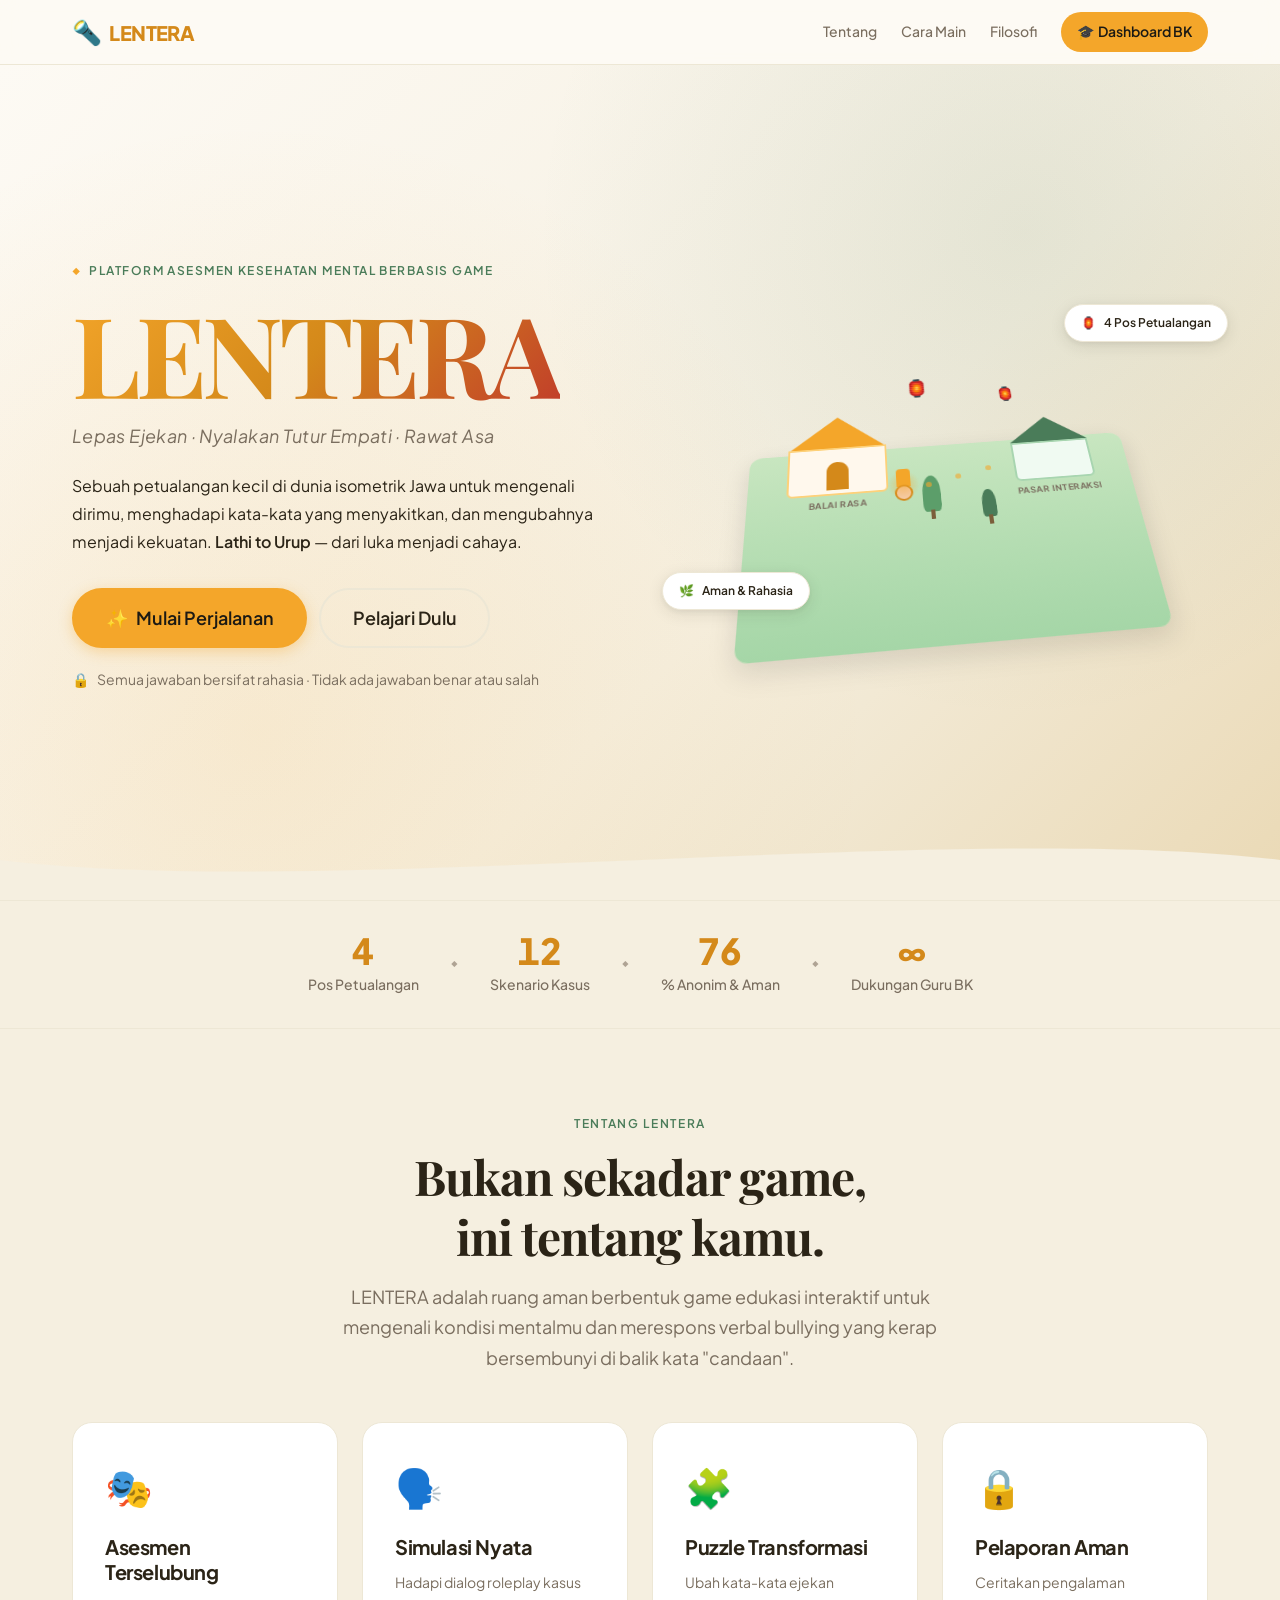
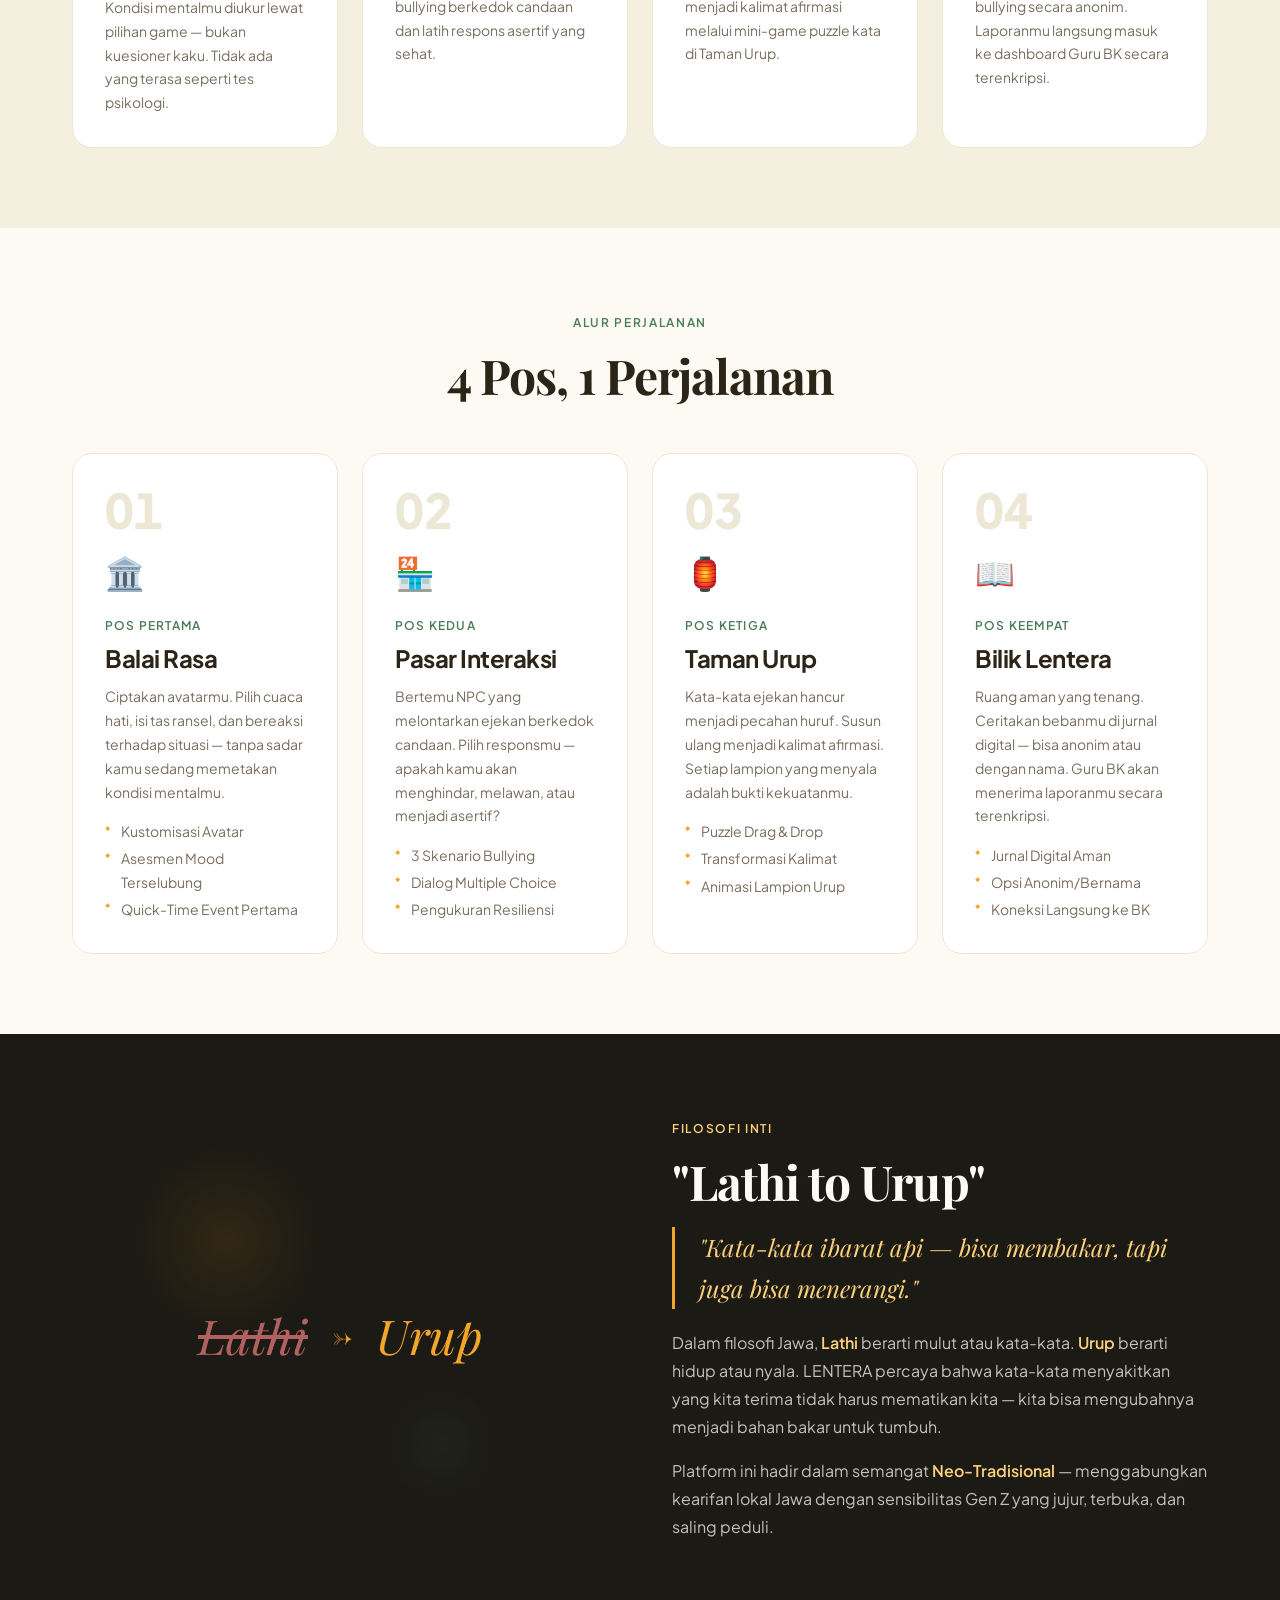
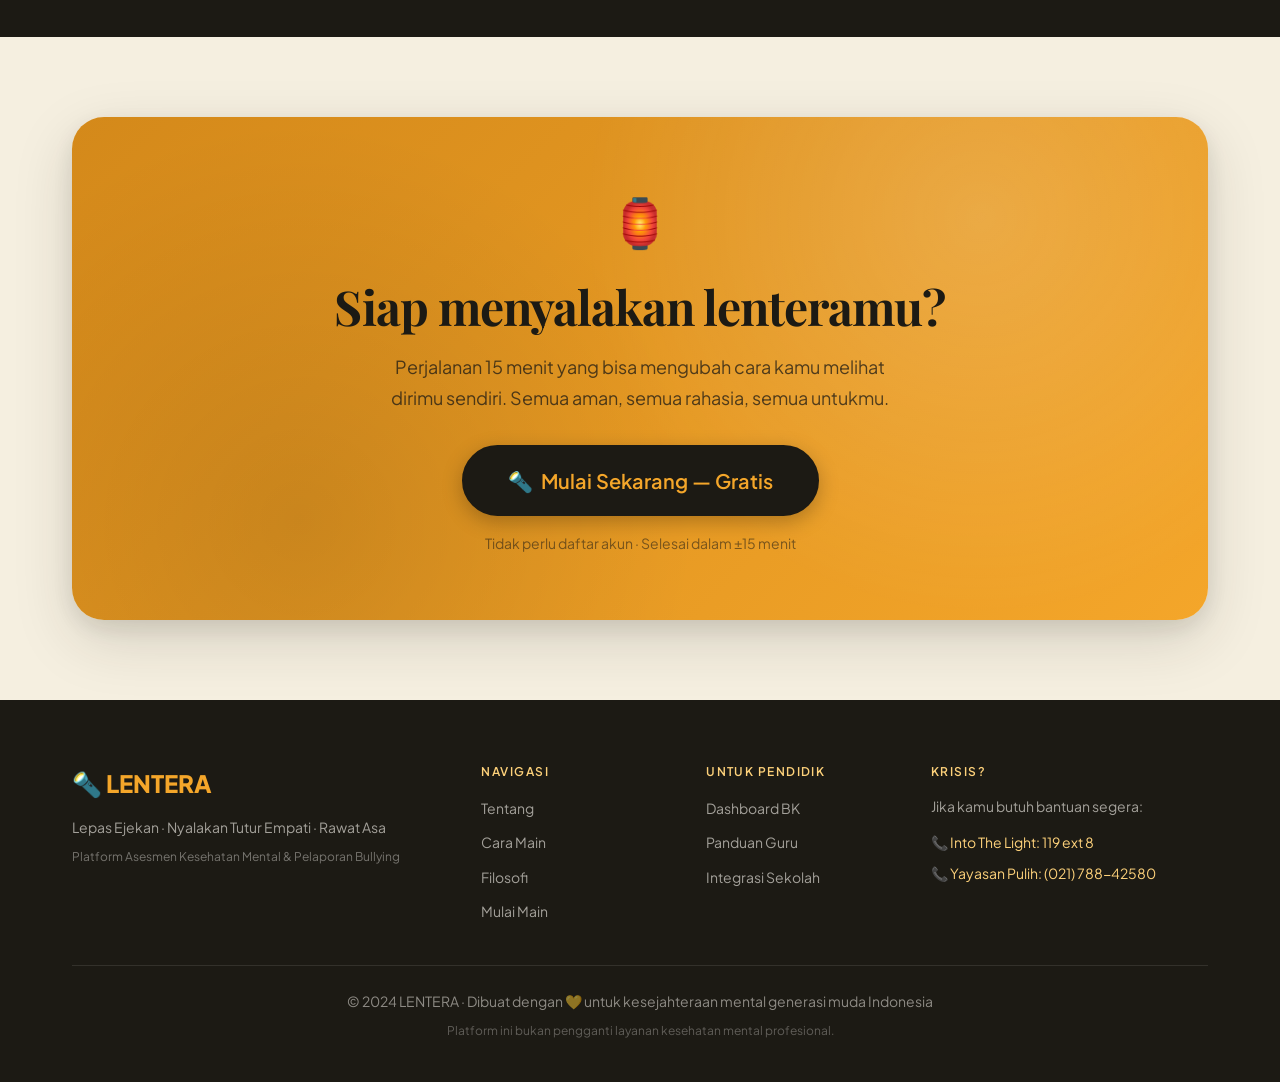
==== index.html @ e27aad13 "satu" ====
<!DOCTYPE html>
<html lang="id">
<head>
  <meta charset="UTF-8" />
  <meta name="viewport" content="width=device-width, initial-scale=1.0" />
  <title>LENTERA — Lepas Ejekan, Nyalakan Tutur Empati, Rawat Asa</title>
  <link rel="preconnect" href="https://fonts.googleapis.com" />
  <link
    href="https://fonts.googleapis.com/css2?family=Plus+Jakarta+Sans:wght@300;400;500;600;700;800&family=Playfair+Display:ital,wght@0,700;1,700&display=swap"
    rel="stylesheet"
  />
  <link rel="stylesheet" href="styles/main.css" />
</head>
<body class="landing-page">

  <!-- ░░ FLOATING BACKGROUND PARTICLES ░░ -->
  <div class="bg-particles" aria-hidden="true">
    <span class="particle particle--batik-1"></span>
    <span class="particle particle--batik-2"></span>
    <span class="particle particle--batik-3"></span>
    <span class="particle particle--lantern-1">🏮</span>
    <span class="particle particle--lantern-2">🏮</span>
    <span class="particle particle--star-1">✦</span>
    <span class="particle particle--star-2">✦</span>
    <span class="particle particle--star-3">✧</span>
  </div>

  <!-- ░░ NAVBAR ░░ -->
  <nav class="navbar" role="navigation" aria-label="Navigasi utama">
    <div class="nav-inner container">
      <a href="index.html" class="nav-logo" aria-label="LENTERA - Halaman Utama">
        <span class="logo-icon" aria-hidden="true">🔦</span>
        <span class="logo-text">LENTERA</span>
      </a>
      <ul class="nav-links" role="list">
        <li><a href="#tentang" class="nav-link">Tentang</a></li>
        <li><a href="#cara-main" class="nav-link">Cara Main</a></li>
        <li><a href="#filosofi" class="nav-link">Filosofi</a></li>
        <li><a href="dashboard/admin.html" class="nav-link nav-link--bk" target="_blank" rel="noopener">
          <span aria-hidden="true">🎓</span> Dashboard BK
        </a></li>
      </ul>
      <button class="nav-burger" aria-label="Buka menu" aria-expanded="false" aria-controls="nav-links">
        <span></span><span></span><span></span>
      </button>
    </div>
  </nav>

  <!-- ░░ HERO SECTION ░░ -->
  <header class="hero" role="banner">
    <div class="hero-inner container">
      <div class="hero-content">
        <p class="hero-tagline">
          <span class="tagline-dot" aria-hidden="true">◆</span>
          Platform Asesmen Kesehatan Mental Berbasis Game
        </p>
        <h1 class="hero-title">
          <span class="title-light">LENTERA</span>
        </h1>
        <p class="hero-subtitle">
          <em>Lepas Ejekan · Nyalakan Tutur Empati · Rawat Asa</em>
        </p>
        <p class="hero-desc">
          Sebuah petualangan kecil di dunia isometrik Jawa untuk mengenali dirimu,
          menghadapi kata-kata yang menyakitkan, dan mengubahnya menjadi kekuatan.
          <strong>Lathi to Urup</strong> — dari luka menjadi cahaya.
        </p>
        <div class="hero-cta-group">
          <a href="game.html" class="btn btn--primary btn--lg" id="btn-mulai-main">
            <span aria-hidden="true">✨</span> Mulai Perjalanan
          </a>
          <a href="#cara-main" class="btn btn--ghost btn--lg">
            Pelajari Dulu
          </a>
        </div>
        <p class="hero-note">
          <span aria-hidden="true">🔒</span>
          Semua jawaban bersifat rahasia · Tidak ada jawaban benar atau salah
        </p>
      </div>

      <!-- Isometric Game Preview -->
      <div class="hero-visual" aria-label="Ilustrasi tampilan game isometrik LENTERA">
        <div class="iso-scene" aria-hidden="true">
          <div class="iso-ground"></div>
          <div class="iso-building iso-building--joglo">
            <div class="joglo-roof"></div>
            <div class="joglo-body">
              <div class="joglo-door"></div>
            </div>
            <div class="joglo-label">Balai Rasa</div>
          </div>
          <div class="iso-building iso-building--pasar">
            <div class="pasar-roof"></div>
            <div class="pasar-body"></div>
            <div class="joglo-label">Pasar Interaksi</div>
          </div>
          <div class="iso-tree"></div>
          <div class="iso-tree iso-tree--2"></div>
          <div class="iso-lantern">🏮</div>
          <div class="iso-lantern iso-lantern--2">🏮</div>
          <div class="iso-avatar" title="Avatar pemain">
            <div class="avatar-body"></div>
            <div class="avatar-head"></div>
            <div class="avatar-glow"></div>
          </div>
          <!-- Path dots -->
          <div class="path-dot path-dot--1"></div>
          <div class="path-dot path-dot--2"></div>
          <div class="path-dot path-dot--3"></div>
        </div>
        <div class="visual-badge visual-badge--top">
          <span>🏮</span> 4 Pos Petualangan
        </div>
        <div class="visual-badge visual-badge--bottom">
          <span>🌿</span> Aman &amp; Rahasia
        </div>
      </div>
    </div>
    <!-- Hero wave divider -->
    <div class="hero-wave" aria-hidden="true">
      <svg viewBox="0 0 1440 80" preserveAspectRatio="none">
        <path d="M0,40 C360,80 1080,0 1440,40 L1440,80 L0,80 Z" fill="var(--color-bg-secondary)"/>
      </svg>
    </div>
  </header>

  <!-- ░░ STATS STRIP ░░ -->
  <section class="stats-strip" aria-label="Statistik platform">
    <div class="container">
      <ul class="stats-list" role="list">
        <li class="stat-item">
          <span class="stat-number" data-target="4">0</span>
          <span class="stat-label">Pos Petualangan</span>
        </li>
        <li class="stat-divider" aria-hidden="true">◆</li>
        <li class="stat-item">
          <span class="stat-number" data-target="12">0</span>
          <span class="stat-label">Skenario Kasus</span>
        </li>
        <li class="stat-divider" aria-hidden="true">◆</li>
        <li class="stat-item">
          <span class="stat-number" data-target="100">0</span>
          <span class="stat-label">% Anonim &amp; Aman</span>
        </li>
        <li class="stat-divider" aria-hidden="true">◆</li>
        <li class="stat-item">
          <span class="stat-number">∞</span>
          <span class="stat-label">Dukungan Guru BK</span>
        </li>
      </ul>
    </div>
  </section>

  <!-- ░░ TENTANG ░░ -->
  <section class="section section--about" id="tentang" aria-labelledby="heading-tentang">
    <div class="container">
      <div class="section-header">
        <span class="section-label">Tentang LENTERA</span>
        <h2 class="section-title" id="heading-tentang">
          Bukan sekadar game,<br>ini tentang kamu.
        </h2>
        <p class="section-desc">
          LENTERA adalah ruang aman berbentuk game edukasi interaktif untuk mengenali
          kondisi mentalmu dan merespons verbal bullying yang kerap bersembunyi di balik kata "candaan".
        </p>
      </div>
      <div class="cards-grid">
        <article class="feature-card" aria-label="Asesmen Terselubung">
          <div class="card-icon" aria-hidden="true">🎭</div>
          <h3 class="card-title">Asesmen Terselubung</h3>
          <p class="card-text">
            Kondisi mentalmu diukur lewat pilihan game — bukan kuesioner kaku.
            Tidak ada yang terasa seperti tes psikologi.
          </p>
        </article>
        <article class="feature-card" aria-label="Simulasi Nyata">
          <div class="card-icon" aria-hidden="true">🗣️</div>
          <h3 class="card-title">Simulasi Nyata</h3>
          <p class="card-text">
            Hadapi dialog roleplay kasus bullying berkedok candaan dan latih respons
            asertif yang sehat.
          </p>
        </article>
        <article class="feature-card" aria-label="Puzzle Transformasi">
          <div class="card-icon" aria-hidden="true">🧩</div>
          <h3 class="card-title">Puzzle Transformasi</h3>
          <p class="card-text">
            Ubah kata-kata ejekan menjadi kalimat afirmasi melalui mini-game puzzle kata
            di Taman Urup.
          </p>
        </article>
        <article class="feature-card" aria-label="Pelaporan Aman">
          <div class="card-icon" aria-hidden="true">🔒</div>
          <h3 class="card-title">Pelaporan Aman</h3>
          <p class="card-text">
            Ceritakan pengalaman bullying secara anonim. Laporanmu langsung masuk ke
            dashboard Guru BK secara terenkripsi.
          </p>
        </article>
      </div>
    </div>
  </section>

  <!-- ░░ CARA MAIN ░░ -->
  <section class="section section--howto" id="cara-main" aria-labelledby="heading-cara-main">
    <div class="container">
      <div class="section-header">
        <span class="section-label">Alur Perjalanan</span>
        <h2 class="section-title" id="heading-cara-main">4 Pos, 1 Perjalanan</h2>
      </div>
      <ol class="journey-steps" role="list">
        <li class="step-card" aria-label="Pos 1 Balai Rasa">
          <div class="step-number" aria-hidden="true">01</div>
          <div class="step-icon" aria-hidden="true">🏛️</div>
          <div class="step-content">
            <span class="step-location">Pos Pertama</span>
            <h3 class="step-title">Balai Rasa</h3>
            <p class="step-desc">
              Ciptakan avatarmu. Pilih cuaca hati, isi tas ransel, dan bereaksi
              terhadap situasi — tanpa sadar kamu sedang memetakan kondisi mentalmu.
            </p>
            <ul class="step-items" role="list">
              <li>Kustomisasi Avatar</li>
              <li>Asesmen Mood Terselubung</li>
              <li>Quick-Time Event Pertama</li>
            </ul>
          </div>
        </li>
        <li class="step-card" aria-label="Pos 2 Pasar Interaksi">
          <div class="step-number" aria-hidden="true">02</div>
          <div class="step-icon" aria-hidden="true">🏪</div>
          <div class="step-content">
            <span class="step-location">Pos Kedua</span>
            <h3 class="step-title">Pasar Interaksi</h3>
            <p class="step-desc">
              Bertemu NPC yang melontarkan ejekan berkedok candaan. Pilih responsmu —
              apakah kamu akan menghindar, melawan, atau menjadi asertif?
            </p>
            <ul class="step-items" role="list">
              <li>3 Skenario Bullying</li>
              <li>Dialog Multiple Choice</li>
              <li>Pengukuran Resiliensi</li>
            </ul>
          </div>
        </li>
        <li class="step-card" aria-label="Pos 3 Taman Urup">
          <div class="step-number" aria-hidden="true">03</div>
          <div class="step-icon" aria-hidden="true">🏮</div>
          <div class="step-content">
            <span class="step-location">Pos Ketiga</span>
            <h3 class="step-title">Taman Urup</h3>
            <p class="step-desc">
              Kata-kata ejekan hancur menjadi pecahan huruf. Susun ulang menjadi
              kalimat afirmasi. Setiap lampion yang menyala adalah bukti kekuatanmu.
            </p>
            <ul class="step-items" role="list">
              <li>Puzzle Drag &amp; Drop</li>
              <li>Transformasi Kalimat</li>
              <li>Animasi Lampion Urup</li>
            </ul>
          </div>
        </li>
        <li class="step-card" aria-label="Pos 4 Bilik Lentera">
          <div class="step-number" aria-hidden="true">04</div>
          <div class="step-icon" aria-hidden="true">📖</div>
          <div class="step-content">
            <span class="step-location">Pos Keempat</span>
            <h3 class="step-title">Bilik Lentera</h3>
            <p class="step-desc">
              Ruang aman yang tenang. Ceritakan bebanmu di jurnal digital — bisa anonim
              atau dengan nama. Guru BK akan menerima laporanmu secara terenkripsi.
            </p>
            <ul class="step-items" role="list">
              <li>Jurnal Digital Aman</li>
              <li>Opsi Anonim/Bernama</li>
              <li>Koneksi Langsung ke BK</li>
            </ul>
          </div>
        </li>
      </ol>
    </div>
  </section>

  <!-- ░░ FILOSOFI ░░ -->
  <section class="section section--filosofi" id="filosofi" aria-labelledby="heading-filosofi">
    <div class="container">
      <div class="filosofi-layout">
        <div class="filosofi-visual" aria-hidden="true">
          <div class="lathi-urup-anim">
            <div class="lathi-text">Lathi</div>
            <div class="transform-arrow">→</div>
            <div class="urup-text">Urup</div>
          </div>
          <div class="batik-ornament batik-ornament--1"></div>
          <div class="batik-ornament batik-ornament--2"></div>
        </div>
        <div class="filosofi-content">
          <span class="section-label">Filosofi Inti</span>
          <h2 class="section-title" id="heading-filosofi">"Lathi to Urup"</h2>
          <p class="filosofi-quote">
            <em>"Kata-kata ibarat api — bisa membakar, tapi juga bisa menerangi."</em>
          </p>
          <p class="filosofi-text">
            Dalam filosofi Jawa, <strong>Lathi</strong> berarti mulut atau kata-kata.
            <strong>Urup</strong> berarti hidup atau nyala. LENTERA percaya bahwa kata-kata
            menyakitkan yang kita terima tidak harus mematikan kita — kita bisa
            mengubahnya menjadi bahan bakar untuk tumbuh.
          </p>
          <p class="filosofi-text">
            Platform ini hadir dalam semangat <strong>Neo-Tradisional</strong> — menggabungkan
            kearifan lokal Jawa dengan sensibilitas Gen Z yang jujur, terbuka, dan saling peduli.
          </p>
        </div>
      </div>
    </div>
  </section>

  <!-- ░░ CTA SECTION ░░ -->
  <section class="section section--cta" aria-labelledby="heading-cta">
    <div class="container">
      <div class="cta-card">
        <div class="cta-ornament" aria-hidden="true">🏮</div>
        <h2 class="cta-title" id="heading-cta">
          Siap menyalakan lenteramu?
        </h2>
        <p class="cta-desc">
          Perjalanan 15 menit yang bisa mengubah cara kamu melihat dirimu sendiri.
          Semua aman, semua rahasia, semua untukmu.
        </p>
        <a href="game.html" class="btn btn--primary btn--xl">
          <span aria-hidden="true">🔦</span> Mulai Sekarang — Gratis
        </a>
        <p class="cta-note">Tidak perlu daftar akun · Selesai dalam ±15 menit</p>
      </div>
    </div>
  </section>

  <!-- ░░ FOOTER ░░ -->
  <footer class="footer" role="contentinfo">
    <div class="container">
      <div class="footer-grid">
        <div class="footer-brand">
          <div class="footer-logo">
            <span aria-hidden="true">🔦</span> LENTERA
          </div>
          <p class="footer-tagline">
            Lepas Ejekan · Nyalakan Tutur Empati · Rawat Asa
          </p>
          <p class="footer-sub">Platform Asesmen Kesehatan Mental &amp; Pelaporan Bullying</p>
        </div>
        <nav class="footer-nav" aria-label="Navigasi footer">
          <h3 class="footer-nav-title">Navigasi</h3>
          <ul role="list">
            <li><a href="#tentang">Tentang</a></li>
            <li><a href="#cara-main">Cara Main</a></li>
            <li><a href="#filosofi">Filosofi</a></li>
            <li><a href="game.html">Mulai Main</a></li>
          </ul>
        </nav>
        <nav class="footer-nav" aria-label="Navigasi untuk pendidik">
          <h3 class="footer-nav-title">Untuk Pendidik</h3>
          <ul role="list">
            <li><a href="dashboard/admin.html" target="_blank" rel="noopener">Dashboard BK</a></li>
            <li><a href="#" aria-label="Panduan guru (segera hadir)">Panduan Guru</a></li>
            <li><a href="#" aria-label="Integrasi sekolah (segera hadir)">Integrasi Sekolah</a></li>
          </ul>
        </nav>
        <div class="footer-info">
          <h3 class="footer-nav-title">Krisis?</h3>
          <p>Jika kamu butuh bantuan segera:</p>
          <a href="tel:119" class="crisis-link">📞 Into The Light: 119 ext 8</a>
          <a href="tel:021-500-454" class="crisis-link">📞 Yayasan Pulih: (021) 788-42580</a>
        </div>
      </div>
      <div class="footer-bottom">
        <p>© 2024 LENTERA · Dibuat dengan 💛 untuk kesejahteraan mental generasi muda Indonesia</p>
        <p class="footer-disclaimer">Platform ini bukan pengganti layanan kesehatan mental profesional.</p>
      </div>
    </div>
  </footer>

  <script src="js/state.js"></script>
  <script>
    // ── Navbar burger toggle ──
    const burger = document.querySelector('.nav-burger');
    const navLinks = document.querySelector('.nav-links');
    burger?.addEventListener('click', () => {
      const expanded = burger.getAttribute('aria-expanded') === 'true';
      burger.setAttribute('aria-expanded', String(!expanded));
      navLinks?.classList.toggle('nav-links--open');
    });

    // ── Animated counters ──
    const observerOptions = { threshold: 0.5 };
    const counterObserver = new IntersectionObserver((entries) => {
      entries.forEach(entry => {
        if (!entry.isIntersecting) return;
        const el = entry.target;
        const target = parseInt(el.dataset.target, 10);
        if (isNaN(target)) return;
        let current = 0;
        const step = Math.max(1, Math.floor(target / 40));
        const timer = setInterval(() => {
          current = Math.min(current + step, target);
          el.textContent = current;
          if (current >= target) clearInterval(timer);
        }, 30);
        counterObserver.unobserve(el);
      });
    }, observerOptions);
    document.querySelectorAll('.stat-number[data-target]').forEach(el => counterObserver.observe(el));

    // ── Smooth scroll for anchor links ──
    document.querySelectorAll('a[href^="#"]').forEach(a => {
      a.addEventListener('click', e => {
        const id = a.getAttribute('href').slice(1);
        const target = document.getElementById(id);
        if (target) { e.preventDefault(); target.scrollIntoView({ behavior: 'smooth' }); }
      });
    });
  </script>
</body>
</html>
---- styles/main.css ----
/* ============================================================
   LENTERA — main.css
   Global Design System: Neo-Tradisional Jawa Modern / Gen Z
   ============================================================ */

/* ── 1. DESIGN TOKENS ── */
:root {
  /* Primary palette */
  --color-primary:        #F4A62A;   /* Kuning Joglo — utama */
  --color-primary-dark:   #D4891A;
  --color-primary-light:  #FDD17A;
  --color-secondary:      #4A7C59;   /* Hijau Daun Jati */
  --color-secondary-dark: #335542;
  --color-accent:         #C0392B;   /* Merah Batik */
  --color-accent-soft:    #F08080;
  --color-teal:           #2C9B8F;   /* Teal Lentera */
  --color-indigo:         #4C5FA1;   /* Biru Langit Malam */

  /* Neutral / background */
  --color-bg:             #FDFAF4;   /* Putih krem kertas */
  --color-bg-secondary:   #F5EFE0;   /* Krem batik */
  --color-bg-dark:        #1C1A14;   /* Coklat tua Joglo */
  --color-bg-card:        #FFFFFF;
  --color-surface:        #EDE7D5;

  /* Text */
  --color-text:           #2B2417;
  --color-text-muted:     #7A6E5F;
  --color-text-light:     #AFA394;
  --color-text-inverse:   #FDFAF4;

  /* Semantic */
  --color-success:        #27AE60;
  --color-warning:        #F39C12;
  --color-danger:         #E74C3C;
  --color-info:           #2980B9;

  /* Skor tipe mental */
  --color-ksatria:        #F4A62A;   /* Ksatria Lentera */
  --color-daun:           #7F8C8D;   /* Daun Terduduk */

  /* Typography */
  --font-body:   'Plus Jakarta Sans', system-ui, sans-serif;
  --font-display:'Playfair Display', Georgia, serif;

  --text-xs:    0.75rem;
  --text-sm:    0.875rem;
  --text-base:  1rem;
  --text-md:    1.125rem;
  --text-lg:    1.25rem;
  --text-xl:    1.5rem;
  --text-2xl:   1.875rem;
  --text-3xl:   2.25rem;
  --text-4xl:   3rem;
  --text-5xl:   3.75rem;

  --weight-light:   300;
  --weight-normal:  400;
  --weight-medium:  500;
  --weight-semi:    600;
  --weight-bold:    700;
  --weight-black:   800;

  /* Spacing */
  --space-1:  0.25rem;
  --space-2:  0.5rem;
  --space-3:  0.75rem;
  --space-4:  1rem;
  --space-5:  1.25rem;
  --space-6:  1.5rem;
  --space-8:  2rem;
  --space-10: 2.5rem;
  --space-12: 3rem;
  --space-16: 4rem;
  --space-20: 5rem;
  --space-24: 6rem;

  /* Border radius */
  --radius-sm:   6px;
  --radius-md:   12px;
  --radius-lg:   20px;
  --radius-xl:   32px;
  --radius-full: 9999px;

  /* Shadows */
  --shadow-sm:  0 1px 3px rgba(43,36,23,0.08), 0 1px 2px rgba(43,36,23,0.04);
  --shadow-md:  0 4px 16px rgba(43,36,23,0.10), 0 2px 6px rgba(43,36,23,0.06);
  --shadow-lg:  0 8px 32px rgba(43,36,23,0.12), 0 4px 12px rgba(43,36,23,0.08);
  --shadow-xl:  0 20px 60px rgba(43,36,23,0.15), 0 8px 24px rgba(43,36,23,0.10);
  --shadow-glow-gold:  0 0 24px rgba(244,166,42,0.45);
  --shadow-glow-green: 0 0 20px rgba(74,124,89,0.40);

  /* Transitions */
  --transition-fast:   150ms ease;
  --transition-base:   250ms ease;
  --transition-slow:   400ms ease;
  --transition-spring: 350ms cubic-bezier(0.34, 1.56, 0.64, 1);

  /* Layout */
  --container-max: 1200px;
  --container-pad: clamp(1rem, 5vw, 2rem);

  /* Z-index layers */
  --z-base:    1;
  --z-dropdown:10;
  --z-overlay: 100;
  --z-modal:   200;
  --z-toast:   300;
  --z-hud:     50;
}

/* ── 2. RESET & BASE ── */
*, *::before, *::after {
  box-sizing: border-box;
  margin: 0;
  padding: 0;
}

html {
  scroll-behavior: smooth;
  -webkit-text-size-adjust: 100%;
}

body {
  font-family: var(--font-body);
  font-size: var(--text-base);
  color: var(--color-text);
  background-color: var(--color-bg);
  line-height: 1.65;
  min-height: 100vh;
  overflow-x: hidden;
}

img, svg { max-width: 100%; display: block; }
a { color: inherit; text-decoration: none; }
a:focus-visible,
button:focus-visible,
input:focus-visible,
textarea:focus-visible,
[tabindex]:focus-visible {
  outline: 2.5px solid var(--color-primary);
  outline-offset: 3px;
  border-radius: var(--radius-sm);
}
ul, ol { list-style: none; }
button { cursor: pointer; font-family: inherit; }

/* Screen-reader only */
.sr-only {
  position: absolute;
  width: 1px; height: 1px;
  padding: 0; margin: -1px;
  overflow: hidden; clip: rect(0,0,0,0);
  white-space: nowrap; border: 0;
}

/* ── 3. TYPOGRAPHY ── */
h1, h2, h3, h4, h5, h6 {
  font-weight: var(--weight-bold);
  line-height: 1.25;
  letter-spacing: -0.02em;
}
h1 { font-size: clamp(var(--text-3xl), 6vw, var(--text-5xl)); }
h2 { font-size: clamp(var(--text-2xl), 4vw, var(--text-4xl)); }
h3 { font-size: clamp(var(--text-xl), 3vw, var(--text-2xl)); }
p  { line-height: 1.7; }
em { font-style: italic; }
strong { font-weight: var(--weight-semi); }

/* ── 4. LAYOUT ── */
.container {
  width: 100%;
  max-width: var(--container-max);
  margin: 0 auto;
  padding: 0 var(--container-pad);
}

.section {
  padding: var(--space-20) 0;
}

/* ── 5. BUTTONS ── */
.btn {
  display: inline-flex;
  align-items: center;
  gap: var(--space-2);
  padding: 0.6em 1.4em;
  font-size: var(--text-base);
  font-weight: var(--weight-semi);
  border-radius: var(--radius-full);
  border: 2px solid transparent;
  transition:
    background-color var(--transition-fast),
    transform var(--transition-fast),
    box-shadow var(--transition-fast),
    border-color var(--transition-fast);
  white-space: nowrap;
  text-align: center;
  user-select: none;
}
.btn:hover:not(:disabled) { transform: translateY(-2px); }
.btn:active:not(:disabled) { transform: translateY(0); }
.btn:disabled { opacity: 0.45; cursor: not-allowed; }

.btn--primary {
  background: var(--color-primary);
  color: var(--color-bg-dark);
  border-color: var(--color-primary);
  box-shadow: 0 4px 14px rgba(244,166,42,0.35);
}
.btn--primary:hover:not(:disabled) {
  background: var(--color-primary-dark);
  border-color: var(--color-primary-dark);
  box-shadow: var(--shadow-glow-gold);
}

.btn--secondary {
  background: var(--color-secondary);
  color: #fff;
  border-color: var(--color-secondary);
}
.btn--secondary:hover:not(:disabled) {
  background: var(--color-secondary-dark);
  box-shadow: var(--shadow-glow-green);
}

.btn--ghost {
  background: transparent;
  color: var(--color-text);
  border-color: var(--color-surface);
}
.btn--ghost:hover:not(:disabled) {
  background: var(--color-surface);
  border-color: var(--color-text-light);
}

.btn--sm  { font-size: var(--text-sm); padding: 0.45em 1em; }
.btn--lg  { font-size: var(--text-md); padding: 0.75em 1.75em; }
.btn--xl  { font-size: var(--text-lg); padding: 0.85em 2.2em; }

/* ── 6. NAVBAR ── */
.navbar {
  position: fixed;
  top: 0; left: 0; right: 0;
  z-index: var(--z-hud);
  background: rgba(253,250,244,0.92);
  backdrop-filter: blur(12px);
  -webkit-backdrop-filter: blur(12px);
  border-bottom: 1px solid var(--color-surface);
  transition: box-shadow var(--transition-base);
}
.navbar.scrolled { box-shadow: var(--shadow-md); }
.nav-inner {
  display: flex;
  align-items: center;
  justify-content: space-between;
  height: 64px;
  gap: var(--space-4);
}
.nav-logo {
  display: flex;
  align-items: center;
  gap: var(--space-2);
  font-size: var(--text-lg);
  font-weight: var(--weight-black);
  color: var(--color-primary-dark);
  letter-spacing: -0.03em;
}
.logo-icon { font-size: var(--text-xl); }
.nav-links {
  display: flex;
  align-items: center;
  gap: var(--space-6);
}
.nav-link {
  font-size: var(--text-sm);
  font-weight: var(--weight-medium);
  color: var(--color-text-muted);
  transition: color var(--transition-fast);
  display: flex;
  align-items: center;
  gap: var(--space-1);
}
.nav-link:hover { color: var(--color-primary-dark); }
.nav-link--bk {
  background: var(--color-primary);
  color: var(--color-bg-dark) !important;
  padding: var(--space-2) var(--space-4);
  border-radius: var(--radius-full);
  font-weight: var(--weight-semi);
}
.nav-link--bk:hover { background: var(--color-primary-dark); }

.nav-burger {
  display: none;
  flex-direction: column;
  justify-content: center;
  gap: 5px;
  background: none;
  border: none;
  padding: var(--space-2);
  width: 36px;
}
.nav-burger span {
  display: block;
  height: 2px;
  width: 22px;
  background: var(--color-text);
  border-radius: 2px;
  transition: transform var(--transition-base);
}

/* ── 7. HERO ── */
.landing-page { padding-top: 64px; }

.hero {
  position: relative;
  min-height: calc(100vh - 64px);
  background: linear-gradient(
    135deg,
    var(--color-bg) 0%,
    var(--color-bg-secondary) 60%,
    #EAD9B5 100%
  );
  overflow: hidden;
}
.hero::before {
  content: '';
  position: absolute;
  inset: 0;
  background-image:
    radial-gradient(circle at 20% 80%, rgba(244,166,42,0.12) 0%, transparent 50%),
    radial-gradient(circle at 80% 20%, rgba(74,124,89,0.10) 0%, transparent 40%);
  pointer-events: none;
}

.hero-inner {
  display: grid;
  grid-template-columns: 1fr 1fr;
  align-items: center;
  gap: var(--space-16);
  min-height: calc(100vh - 64px);
  padding-top: var(--space-16);
  padding-bottom: var(--space-20);
}

.hero-content { z-index: 1; }

.hero-tagline {
  display: inline-flex;
  align-items: center;
  gap: var(--space-2);
  font-size: var(--text-xs);
  font-weight: var(--weight-semi);
  text-transform: uppercase;
  letter-spacing: 0.12em;
  color: var(--color-secondary);
  margin-bottom: var(--space-4);
}
.tagline-dot { color: var(--color-primary); font-size: 0.6rem; }

.hero-title {
  font-family: var(--font-display);
  font-size: clamp(4rem, 10vw, 7rem);
  font-weight: 700;
  line-height: 1;
  letter-spacing: -0.04em;
  margin-bottom: var(--space-3);
}
.title-light {
  background: linear-gradient(135deg, var(--color-primary) 0%, var(--color-primary-dark) 50%, var(--color-accent) 100%);
  -webkit-background-clip: text;
  -webkit-text-fill-color: transparent;
  background-clip: text;
}

.hero-subtitle {
  font-size: var(--text-md);
  color: var(--color-text-muted);
  margin-bottom: var(--space-5);
  letter-spacing: 0.02em;
}
.hero-desc {
  font-size: var(--text-base);
  color: var(--color-text);
  max-width: 46ch;
  margin-bottom: var(--space-8);
  line-height: 1.75;
}

.hero-cta-group {
  display: flex;
  flex-wrap: wrap;
  gap: var(--space-3);
  margin-bottom: var(--space-5);
}
.hero-note {
  font-size: var(--text-sm);
  color: var(--color-text-muted);
  display: flex;
  align-items: center;
  gap: var(--space-2);
}

/* ── Hero Visual / Isometric Scene ── */
.hero-visual {
  position: relative;
  display: flex;
  align-items: center;
  justify-content: center;
}
.iso-scene {
  position: relative;
  width: 380px;
  height: 340px;
  transform: perspective(600px) rotateX(30deg) rotateZ(-5deg);
  transform-style: preserve-3d;
}
.iso-ground {
  position: absolute;
  bottom: 0; left: 0; right: 0;
  height: 60%;
  background: linear-gradient(180deg, #C8E6C0 0%, #A5D6A7 100%);
  border-radius: var(--radius-md);
  box-shadow: 0 8px 24px rgba(0,0,0,0.12);
}
.iso-building {
  position: absolute;
  bottom: 40%;
}
.iso-building--joglo {
  left: 10%;
}
.joglo-roof {
  width: 100px; height: 0;
  border-left: 50px solid transparent;
  border-right: 50px solid transparent;
  border-bottom: 40px solid var(--color-primary);
  margin-bottom: -2px;
}
.joglo-body {
  width: 100px; height: 55px;
  background: #FFF8ED;
  border: 2px solid var(--color-primary-light);
  border-radius: 0 0 var(--radius-sm) var(--radius-sm);
  display: flex; align-items: flex-end; justify-content: center;
  padding-bottom: 4px;
}
.joglo-door {
  width: 22px; height: 32px;
  background: var(--color-primary-dark);
  border-radius: 11px 11px 0 0;
}
.joglo-label {
  font-size: 9px;
  font-weight: var(--weight-bold);
  color: var(--color-text-muted);
  text-align: center;
  margin-top: 4px;
  letter-spacing: 0.05em;
  text-transform: uppercase;
}
.iso-building--pasar {
  right: 8%;
}
.pasar-roof {
  width: 80px; height: 0;
  border-left: 40px solid transparent;
  border-right: 40px solid transparent;
  border-bottom: 30px solid var(--color-secondary);
}
.pasar-body {
  width: 80px; height: 45px;
  background: #F0FAF2;
  border: 2px solid #A8D5B0;
  border-radius: 0 0 var(--radius-sm) var(--radius-sm);
}

.iso-tree {
  position: absolute;
  bottom: 38%;
  left: 45%;
  width: 18px; height: 40px;
  background: #5C9E6A;
  border-radius: 50% 50% 20% 20%;
}
.iso-tree::before {
  content: '';
  position: absolute;
  bottom: -8px; left: 50%; transform: translateX(-50%);
  width: 4px; height: 10px;
  background: #7B5E3A;
}
.iso-tree--2 { left: 60%; bottom: 35%; width: 14px; height: 30px; background: #4A7C59; }

.iso-lantern {
  position: absolute;
  top: 12%; left: 42%;
  font-size: 1.4rem;
  animation: float 3s ease-in-out infinite;
}
.iso-lantern--2 { left: 68%; top: 18%; animation-delay: 1.5s; font-size: 1.1rem; }

.iso-avatar {
  position: absolute;
  bottom: 42%; left: 38%;
}
.avatar-body {
  width: 14px; height: 20px;
  background: var(--color-primary);
  border-radius: 4px 4px 0 0;
  margin: 0 auto;
}
.avatar-head {
  width: 18px; height: 18px;
  background: #F5CBA7;
  border-radius: 50%;
  margin: -2px auto 0;
  border: 2px solid var(--color-primary-dark);
}
.avatar-glow {
  position: absolute;
  top: 50%; left: 50%;
  transform: translate(-50%,-50%);
  width: 32px; height: 32px;
  background: radial-gradient(circle, rgba(244,166,42,0.5) 0%, transparent 70%);
  animation: pulse-glow 2s ease-in-out infinite;
}

.path-dot {
  position: absolute;
  width: 6px; height: 6px;
  background: var(--color-primary);
  border-radius: 50%;
  opacity: 0.6;
}
.path-dot--1 { bottom: 46%; left: 46%; animation: blink 2s 0s infinite; }
.path-dot--2 { bottom: 48%; left: 54%; animation: blink 2s 0.6s infinite; }
.path-dot--3 { bottom: 50%; left: 62%; animation: blink 2s 1.2s infinite; }

.visual-badge {
  position: absolute;
  background: var(--color-bg-card);
  border: 1.5px solid var(--color-surface);
  border-radius: var(--radius-full);
  padding: var(--space-2) var(--space-4);
  font-size: var(--text-xs);
  font-weight: var(--weight-semi);
  display: flex;
  align-items: center;
  gap: var(--space-2);
  box-shadow: var(--shadow-md);
  white-space: nowrap;
}
.visual-badge--top    { top: 0; right: -20px; }
.visual-badge--bottom { bottom: 10%; left: -10px; }

/* ── Hero Wave ── */
.hero-wave {
  position: absolute;
  bottom: 0; left: 0; right: 0;
  height: 80px;
}
.hero-wave svg { width: 100%; height: 100%; }

/* ── Background Particles ── */
.bg-particles { position: fixed; inset: 0; pointer-events: none; overflow: hidden; z-index: 0; }
.particle {
  position: absolute;
  opacity: 0.06;
  animation: drift 20s linear infinite;
}
.particle--batik-1  { top: 10%; left: 5%;  width: 80px; height: 80px; background: var(--color-primary); border-radius: 50% 10% 50% 10%; animation-duration: 25s; }
.particle--batik-2  { top: 60%; right: 8%; width: 60px; height: 60px; background: var(--color-secondary); border-radius: 10% 50% 10% 50%; animation-duration: 30s; animation-delay: -10s; }
.particle--batik-3  { top: 30%; right: 20%; width: 40px; height: 40px; background: var(--color-accent); border-radius: 50%; animation-duration: 22s; animation-delay: -5s; }
.particle--lantern-1{ top: 15%; right: 5%; font-size: 2rem; opacity: 0.12; animation: float 8s ease-in-out infinite; }
.particle--lantern-2{ bottom: 20%; left: 3%; font-size: 1.5rem; opacity: 0.10; animation: float 10s ease-in-out infinite reverse; }
.particle--star-1   { top: 25%; left: 15%; font-size: 1.2rem; color: var(--color-primary); opacity: 0.15; animation: blink 4s 0s infinite; }
.particle--star-2   { top: 70%; right: 25%; font-size: 0.9rem; color: var(--color-primary); opacity: 0.12; animation: blink 3s 1.5s infinite; }
.particle--star-3   { bottom: 30%; left: 40%; font-size: 0.7rem; color: var(--color-secondary); opacity: 0.10; animation: blink 5s 0.8s infinite; }

/* ── 8. STATS STRIP ── */
.stats-strip {
  background: var(--color-bg-secondary);
  padding: var(--space-8) 0;
  border-top: 1px solid var(--color-surface);
  border-bottom: 1px solid var(--color-surface);
}
.stats-list {
  display: flex;
  align-items: center;
  justify-content: center;
  flex-wrap: wrap;
  gap: var(--space-8);
}
.stat-item {
  display: flex;
  flex-direction: column;
  align-items: center;
  gap: var(--space-1);
}
.stat-number {
  font-size: var(--text-3xl);
  font-weight: var(--weight-black);
  color: var(--color-primary-dark);
  line-height: 1;
  font-variant-numeric: tabular-nums;
}
.stat-label {
  font-size: var(--text-sm);
  color: var(--color-text-muted);
  font-weight: var(--weight-medium);
}
.stat-divider {
  font-size: 0.5rem;
  color: var(--color-text-light);
}

/* ── 9. SECTIONS ── */
.section-header {
  text-align: center;
  max-width: 640px;
  margin: 0 auto var(--space-12);
}
.section-label {
  display: inline-block;
  font-size: var(--text-xs);
  font-weight: var(--weight-semi);
  text-transform: uppercase;
  letter-spacing: 0.14em;
  color: var(--color-secondary);
  margin-bottom: var(--space-3);
}
.section-title {
  font-size: clamp(var(--text-2xl), 4vw, var(--text-4xl));
  color: var(--color-text);
  margin-bottom: var(--space-4);
  font-family: var(--font-display);
}
.section-desc {
  font-size: var(--text-md);
  color: var(--color-text-muted);
  line-height: 1.7;
}

/* Feature cards */
.section--about { background: var(--color-bg-secondary); }
.cards-grid {
  display: grid;
  grid-template-columns: repeat(auto-fit, minmax(220px, 1fr));
  gap: var(--space-6);
}
.feature-card {
  background: var(--color-bg-card);
  border: 1.5px solid var(--color-surface);
  border-radius: var(--radius-lg);
  padding: var(--space-8);
  transition: transform var(--transition-spring), box-shadow var(--transition-base);
}
.feature-card:hover {
  transform: translateY(-6px);
  box-shadow: var(--shadow-lg);
  border-color: var(--color-primary-light);
}
.card-icon { font-size: 2.4rem; margin-bottom: var(--space-4); }
.card-title {
  font-size: var(--text-lg);
  font-weight: var(--weight-bold);
  margin-bottom: var(--space-3);
  color: var(--color-text);
}
.card-text { font-size: var(--text-sm); color: var(--color-text-muted); line-height: 1.7; }

/* ── 10. JOURNEY STEPS ── */
.section--howto { background: var(--color-bg); }
.journey-steps {
  display: grid;
  grid-template-columns: repeat(auto-fit, minmax(260px, 1fr));
  gap: var(--space-6);
  counter-reset: step;
}
.step-card {
  background: var(--color-bg-card);
  border: 1.5px solid var(--color-surface);
  border-radius: var(--radius-lg);
  padding: var(--space-8);
  position: relative;
  overflow: hidden;
  transition: transform var(--transition-spring), box-shadow var(--transition-base);
}
.step-card::before {
  content: '';
  position: absolute;
  top: 0; left: 0; right: 0;
  height: 4px;
  background: linear-gradient(90deg, var(--color-primary), var(--color-secondary));
  opacity: 0;
  transition: opacity var(--transition-base);
}
.step-card:hover { transform: translateY(-4px); box-shadow: var(--shadow-lg); }
.step-card:hover::before { opacity: 1; }

.step-number {
  font-size: var(--text-4xl);
  font-weight: var(--weight-black);
  color: var(--color-surface);
  line-height: 1;
  margin-bottom: var(--space-3);
  font-variant-numeric: tabular-nums;
}
.step-icon { font-size: 2rem; margin-bottom: var(--space-3); }
.step-location {
  display: inline-block;
  font-size: var(--text-xs);
  font-weight: var(--weight-semi);
  text-transform: uppercase;
  letter-spacing: 0.1em;
  color: var(--color-secondary);
  margin-bottom: var(--space-2);
}
.step-title {
  font-size: var(--text-xl);
  font-weight: var(--weight-bold);
  color: var(--color-text);
  margin-bottom: var(--space-3);
}
.step-desc {
  font-size: var(--text-sm);
  color: var(--color-text-muted);
  margin-bottom: var(--space-4);
  line-height: 1.7;
}
.step-items {
  display: flex;
  flex-direction: column;
  gap: var(--space-1);
}
.step-items li {
  font-size: var(--text-sm);
  color: var(--color-text-muted);
  padding-left: var(--space-4);
  position: relative;
}
.step-items li::before {
  content: '◆';
  position: absolute;
  left: 0;
  font-size: 0.4rem;
  top: 0.4em;
  color: var(--color-primary);
}

/* ── 11. FILOSOFI ── */
.section--filosofi {
  background: var(--color-bg-dark);
  color: var(--color-text-inverse);
}
.section--filosofi .section-label { color: var(--color-primary-light); }
.section--filosofi .section-title { color: var(--color-text-inverse); }

.filosofi-layout {
  display: grid;
  grid-template-columns: 1fr 1fr;
  align-items: center;
  gap: var(--space-16);
}
.filosofi-visual {
  position: relative;
  display: flex;
  align-items: center;
  justify-content: center;
  min-height: 280px;
}
.lathi-urup-anim {
  display: flex;
  align-items: center;
  gap: var(--space-6);
  font-family: var(--font-display);
  font-size: clamp(var(--text-2xl), 5vw, var(--text-4xl));
  font-style: italic;
}
.lathi-text {
  color: var(--color-accent-soft);
  text-decoration: line-through;
  opacity: 0.7;
  animation: strikethrough 3s ease-in-out infinite;
}
.transform-arrow {
  color: var(--color-primary);
  font-style: normal;
  font-size: var(--text-2xl);
  animation: pulse 2s ease-in-out infinite;
}
.urup-text {
  color: var(--color-primary);
  animation: glow-text 3s ease-in-out infinite;
}
.batik-ornament {
  position: absolute;
  border-radius: 50%;
  opacity: 0.1;
}
.batik-ornament--1 {
  width: 200px; height: 200px;
  background: radial-gradient(circle, var(--color-primary) 0%, transparent 70%);
  top: -20%; left: 10%;
}
.batik-ornament--2 {
  width: 120px; height: 120px;
  background: radial-gradient(circle, var(--color-secondary) 0%, transparent 70%);
  bottom: -10%; right: 20%;
}

.filosofi-quote {
  font-family: var(--font-display);
  font-size: var(--text-xl);
  font-style: italic;
  color: var(--color-primary-light);
  margin-bottom: var(--space-5);
  padding-left: var(--space-6);
  border-left: 3px solid var(--color-primary);
}
.filosofi-text {
  color: rgba(253,250,244,0.75);
  margin-bottom: var(--space-4);
  font-size: var(--text-base);
  line-height: 1.75;
}
.filosofi-text strong { color: var(--color-primary-light); }

/* ── 12. CTA SECTION ── */
.section--cta { background: var(--color-bg-secondary); }
.cta-card {
  background: linear-gradient(135deg, var(--color-primary-dark) 0%, var(--color-primary) 100%);
  border-radius: var(--radius-xl);
  padding: var(--space-16) var(--space-12);
  text-align: center;
  position: relative;
  overflow: hidden;
  box-shadow: var(--shadow-xl);
}
.cta-card::before {
  content: '';
  position: absolute;
  inset: 0;
  background-image:
    radial-gradient(circle at 80% 20%, rgba(255,255,255,0.15) 0%, transparent 40%),
    radial-gradient(circle at 20% 80%, rgba(0,0,0,0.1) 0%, transparent 40%);
  pointer-events: none;
}
.cta-ornament { font-size: 3rem; margin-bottom: var(--space-4); animation: float 4s ease-in-out infinite; }
.cta-title {
  font-family: var(--font-display);
  font-size: clamp(var(--text-2xl), 4vw, var(--text-4xl));
  color: var(--color-bg-dark);
  margin-bottom: var(--space-4);
  position: relative;
}
.cta-desc {
  font-size: var(--text-md);
  color: rgba(28,26,20,0.75);
  max-width: 500px;
  margin: 0 auto var(--space-8);
  line-height: 1.7;
  position: relative;
}
.cta-card .btn--primary {
  background: var(--color-bg-dark);
  color: var(--color-primary);
  border-color: var(--color-bg-dark);
  box-shadow: 0 6px 20px rgba(0,0,0,0.25);
  position: relative;
}
.cta-card .btn--primary:hover {
  background: #0D0B07;
  box-shadow: 0 8px 28px rgba(0,0,0,0.35);
}
.cta-note {
  font-size: var(--text-sm);
  color: rgba(28,26,20,0.55);
  margin-top: var(--space-4);
  position: relative;
}

/* ── 13. FOOTER ── */
.footer {
  background: var(--color-bg-dark);
  color: var(--color-text-inverse);
  padding: var(--space-16) 0 var(--space-8);
}
.footer-grid {
  display: grid;
  grid-template-columns: 2fr 1fr 1fr 1.5fr;
  gap: var(--space-10);
  margin-bottom: var(--space-10);
}
.footer-logo {
  font-size: var(--text-xl);
  font-weight: var(--weight-black);
  color: var(--color-primary);
  margin-bottom: var(--space-3);
}
.footer-tagline {
  font-size: var(--text-sm);
  color: rgba(253,250,244,0.6);
  margin-bottom: var(--space-2);
}
.footer-sub { font-size: var(--text-xs); color: rgba(253,250,244,0.4); }
.footer-nav-title {
  font-size: var(--text-xs);
  font-weight: var(--weight-semi);
  text-transform: uppercase;
  letter-spacing: 0.12em;
  color: var(--color-primary-light);
  margin-bottom: var(--space-4);
}
.footer-nav ul { display: flex; flex-direction: column; gap: var(--space-2); }
.footer-nav a {
  font-size: var(--text-sm);
  color: rgba(253,250,244,0.6);
  transition: color var(--transition-fast);
}
.footer-nav a:hover { color: var(--color-primary-light); }
.footer-info p { font-size: var(--text-sm); color: rgba(253,250,244,0.6); margin-bottom: var(--space-3); }
.crisis-link {
  display: block;
  font-size: var(--text-sm);
  color: var(--color-primary-light);
  margin-bottom: var(--space-2);
  transition: color var(--transition-fast);
}
.crisis-link:hover { color: var(--color-primary); }
.footer-bottom {
  border-top: 1px solid rgba(253,250,244,0.1);
  padding-top: var(--space-6);
  text-align: center;
}
.footer-bottom p { font-size: var(--text-sm); color: rgba(253,250,244,0.5); margin-bottom: var(--space-2); }
.footer-disclaimer { font-size: var(--text-xs) !important; color: rgba(253,250,244,0.3) !important; }

/* ── 14. FORM ELEMENTS ── */
.text-input, .journal-textarea {
  width: 100%;
  padding: var(--space-4);
  font-family: var(--font-body);
  font-size: var(--text-base);
  color: var(--color-text);
  background: var(--color-bg);
  border: 2px solid var(--color-surface);
  border-radius: var(--radius-md);
  transition: border-color var(--transition-fast), box-shadow var(--transition-fast);
  resize: vertical;
}
.text-input:focus, .journal-textarea:focus {
  outline: none;
  border-color: var(--color-primary);
  box-shadow: 0 0 0 3px rgba(244,166,42,0.2);
}
.text-input::placeholder, .journal-textarea::placeholder {
  color: var(--color-text-light);
}
.input-label {
  display: block;
  font-size: var(--text-sm);
  font-weight: var(--weight-semi);
  color: var(--color-text);
  margin-bottom: var(--space-2);
}
.input-hint {
  font-size: var(--text-sm);
  color: var(--color-text-muted);
  margin-top: var(--space-2);
  display: flex;
  align-items: flex-start;
  gap: var(--space-1);
}

/* ── 15. ANIMATIONS ── */
@keyframes float {
  0%, 100% { transform: translateY(0); }
  50%       { transform: translateY(-10px); }
}
@keyframes pulse {
  0%, 100% { opacity: 1; transform: scale(1); }
  50%       { opacity: 0.7; transform: scale(1.1); }
}
@keyframes pulse-glow {
  0%, 100% { opacity: 0.5; transform: translate(-50%,-50%) scale(1); }
  50%       { opacity: 1;   transform: translate(-50%,-50%) scale(1.4); }
}
@keyframes blink {
  0%, 100% { opacity: 0.6; }
  50%       { opacity: 0.15; }
}
@keyframes drift {
  from { transform: translateY(0) rotate(0deg); }
  to   { transform: translateY(-100vh) rotate(360deg); }
}
@keyframes glow-text {
  0%, 100% { text-shadow: 0 0 20px rgba(244,166,42,0.5); }
  50%       { text-shadow: 0 0 40px rgba(244,166,42,0.9), 0 0 60px rgba(244,166,42,0.4); }
}
@keyframes strikethrough {
  0%, 100% { opacity: 0.7; }
  50%       { opacity: 0.4; }
}
@keyframes slideInUp {
  from { opacity: 0; transform: translateY(20px); }
  to   { opacity: 1; transform: translateY(0); }
}
@keyframes fadeIn {
  from { opacity: 0; }
  to   { opacity: 1; }
}
@keyframes lanternGlow {
  0%, 100% { filter: brightness(0.8) drop-shadow(0 0 4px rgba(244,166,42,0.4)); }
  50%       { filter: brightness(1.2) drop-shadow(0 0 12px rgba(244,166,42,0.9)); }
}
@keyframes shimmer {
  0%   { background-position: -200% center; }
  100% { background-position: 200% center; }
}

/* ── 16. TOAST ── */
.toast-container {
  position: fixed;
  bottom: var(--space-6);
  right: var(--space-6);
  z-index: var(--z-toast);
  display: flex;
  flex-direction: column;
  gap: var(--space-3);
}
.toast {
  background: var(--color-bg-dark);
  color: var(--color-text-inverse);
  padding: var(--space-4) var(--space-5);
  border-radius: var(--radius-md);
  font-size: var(--text-sm);
  box-shadow: var(--shadow-lg);
  animation: slideInUp var(--transition-base) forwards;
  max-width: 320px;
  border-left: 4px solid var(--color-primary);
}
.toast--success { border-left-color: var(--color-success); }
.toast--danger  { border-left-color: var(--color-danger); }
.toast--info    { border-left-color: var(--color-info); }

/* ── 17. RESPONSIVE ── */
@media (max-width: 900px) {
  .hero-inner { grid-template-columns: 1fr; text-align: center; }
  .hero-desc  { max-width: 100%; }
  .hero-cta-group { justify-content: center; }
  .hero-note  { justify-content: center; }
  .hero-visual { display: none; }
  .filosofi-layout { grid-template-columns: 1fr; }
  .footer-grid { grid-template-columns: 1fr 1fr; }
}

@media (max-width: 640px) {
  .nav-links { display: none; }
  .nav-burger { display: flex; }
  .nav-links--open {
    display: flex;
    flex-direction: column;
    position: absolute;
    top: 64px; left: 0; right: 0;
    background: var(--color-bg);
    border-bottom: 1px solid var(--color-surface);
    padding: var(--space-4);
    gap: var(--space-3);
    box-shadow: var(--shadow-md);
  }
  .footer-grid { grid-template-columns: 1fr; gap: var(--space-8); }
  .cta-card { padding: var(--space-10) var(--space-6); }
  .stats-list { gap: var(--space-5); }
  .stat-divider { display: none; }
}

/* ── 18. PRINT ── */
@media print {
  .navbar, .bg-particles, .hero-wave, .footer, .btn { display: none !important; }
  body { background: white; color: black; }
}

/* ── 19. REDUCED MOTION ── */
@media (prefers-reduced-motion: reduce) {
  *, *::before, *::after {
    animation-duration: 0.01ms !important;
    animation-iteration-count: 1 !important;
    transition-duration: 0.01ms !important;
  }
}
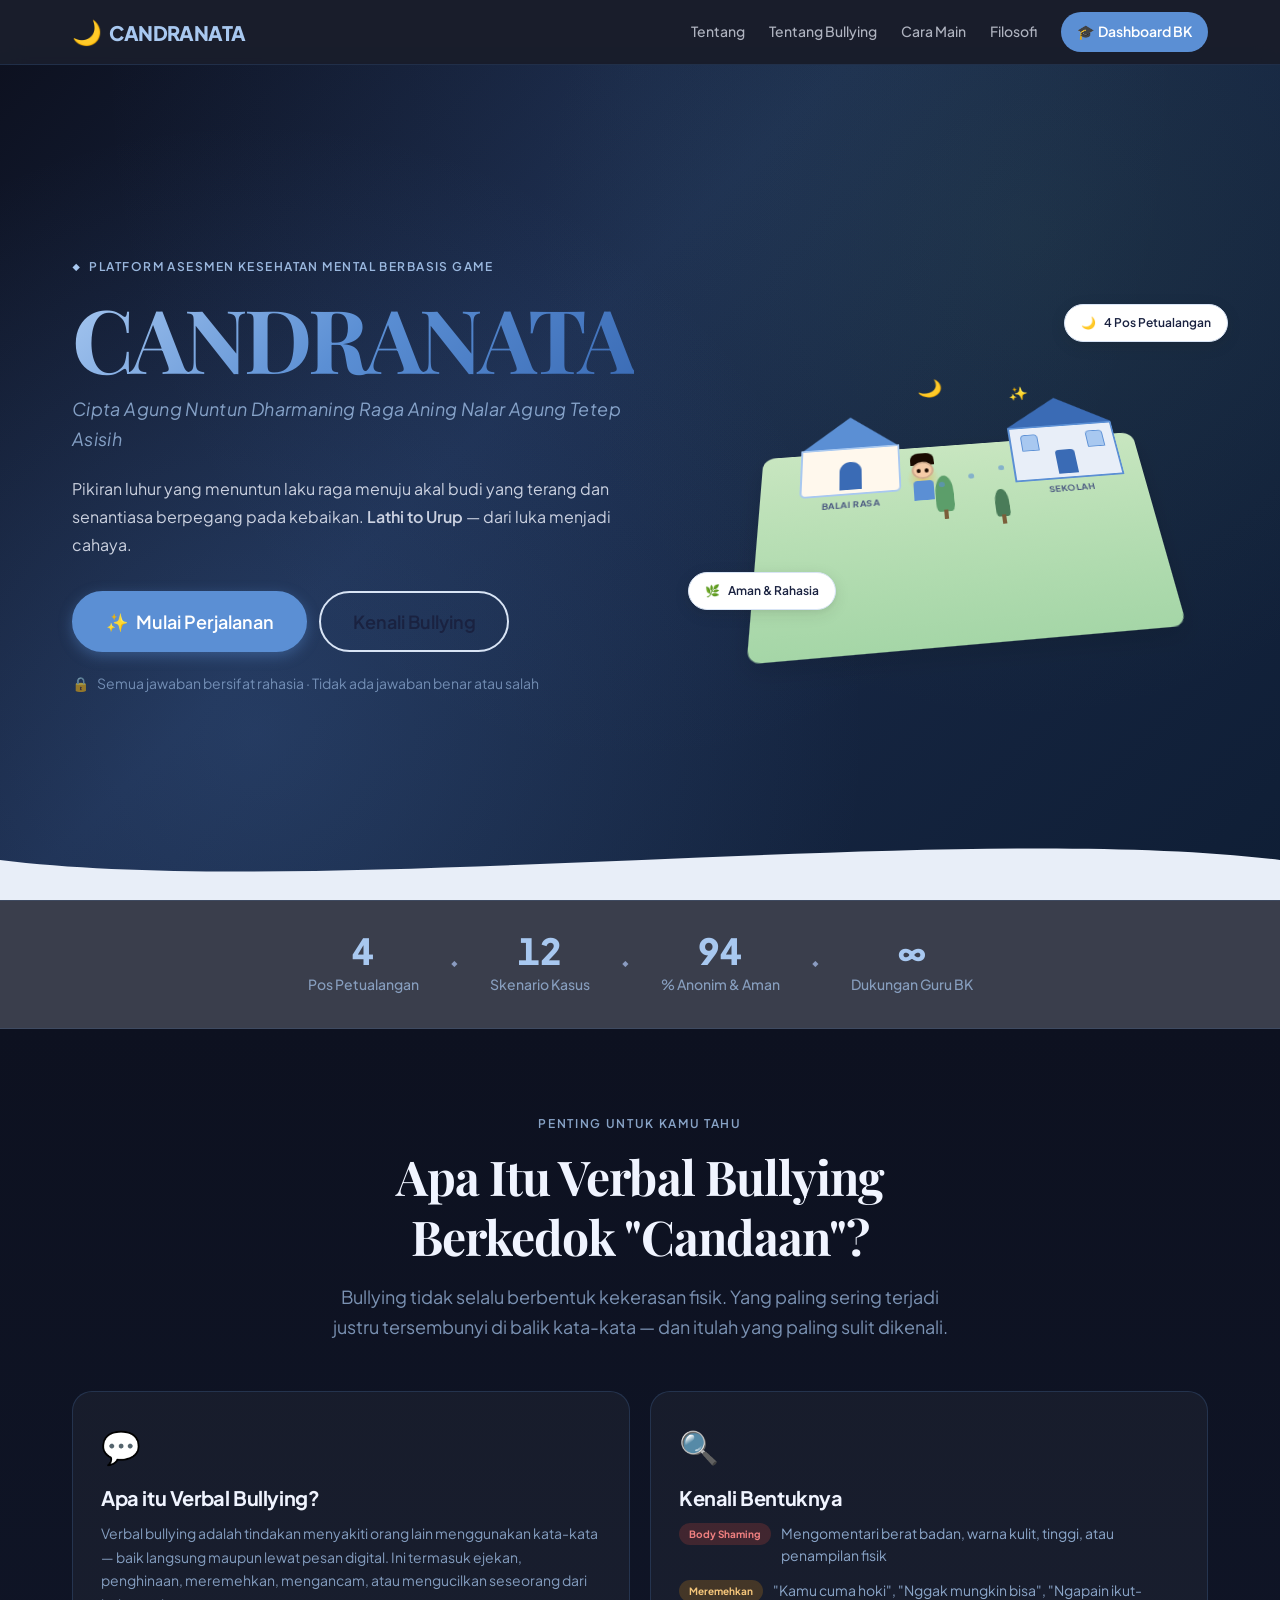
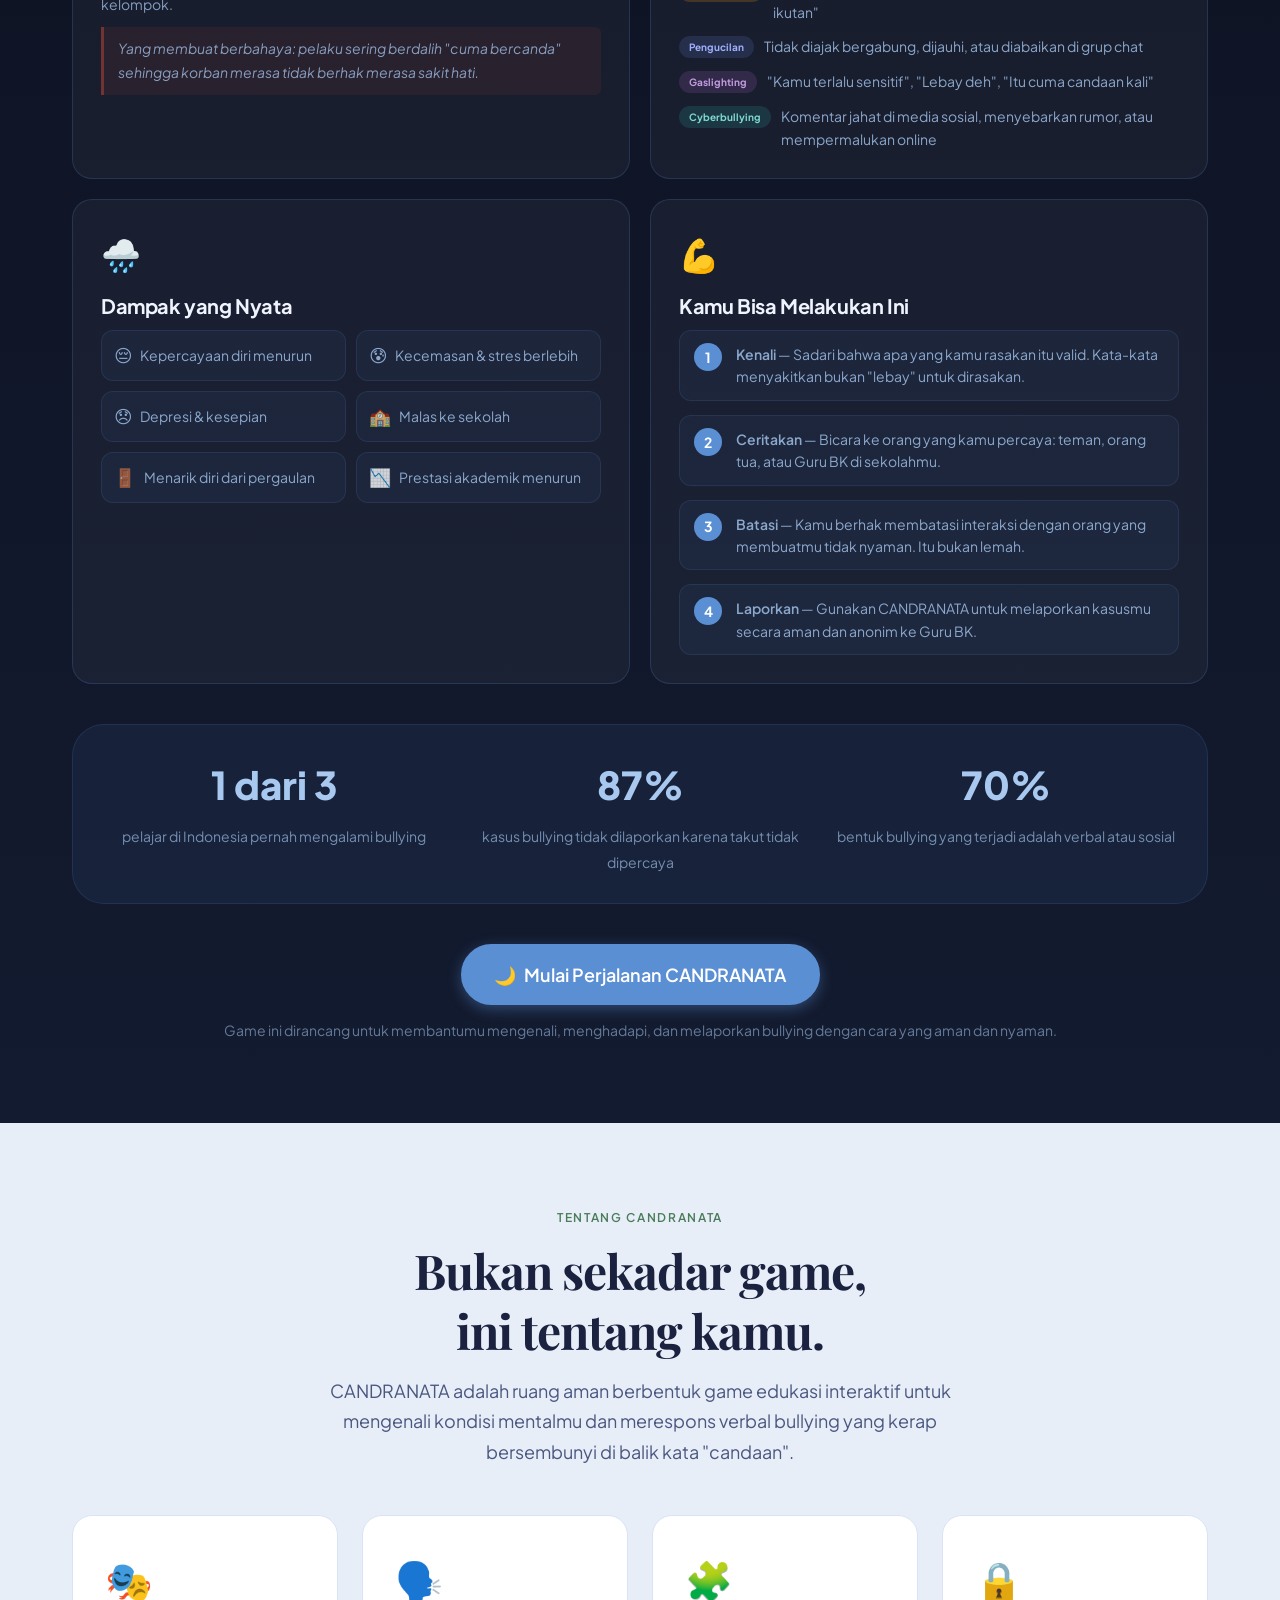
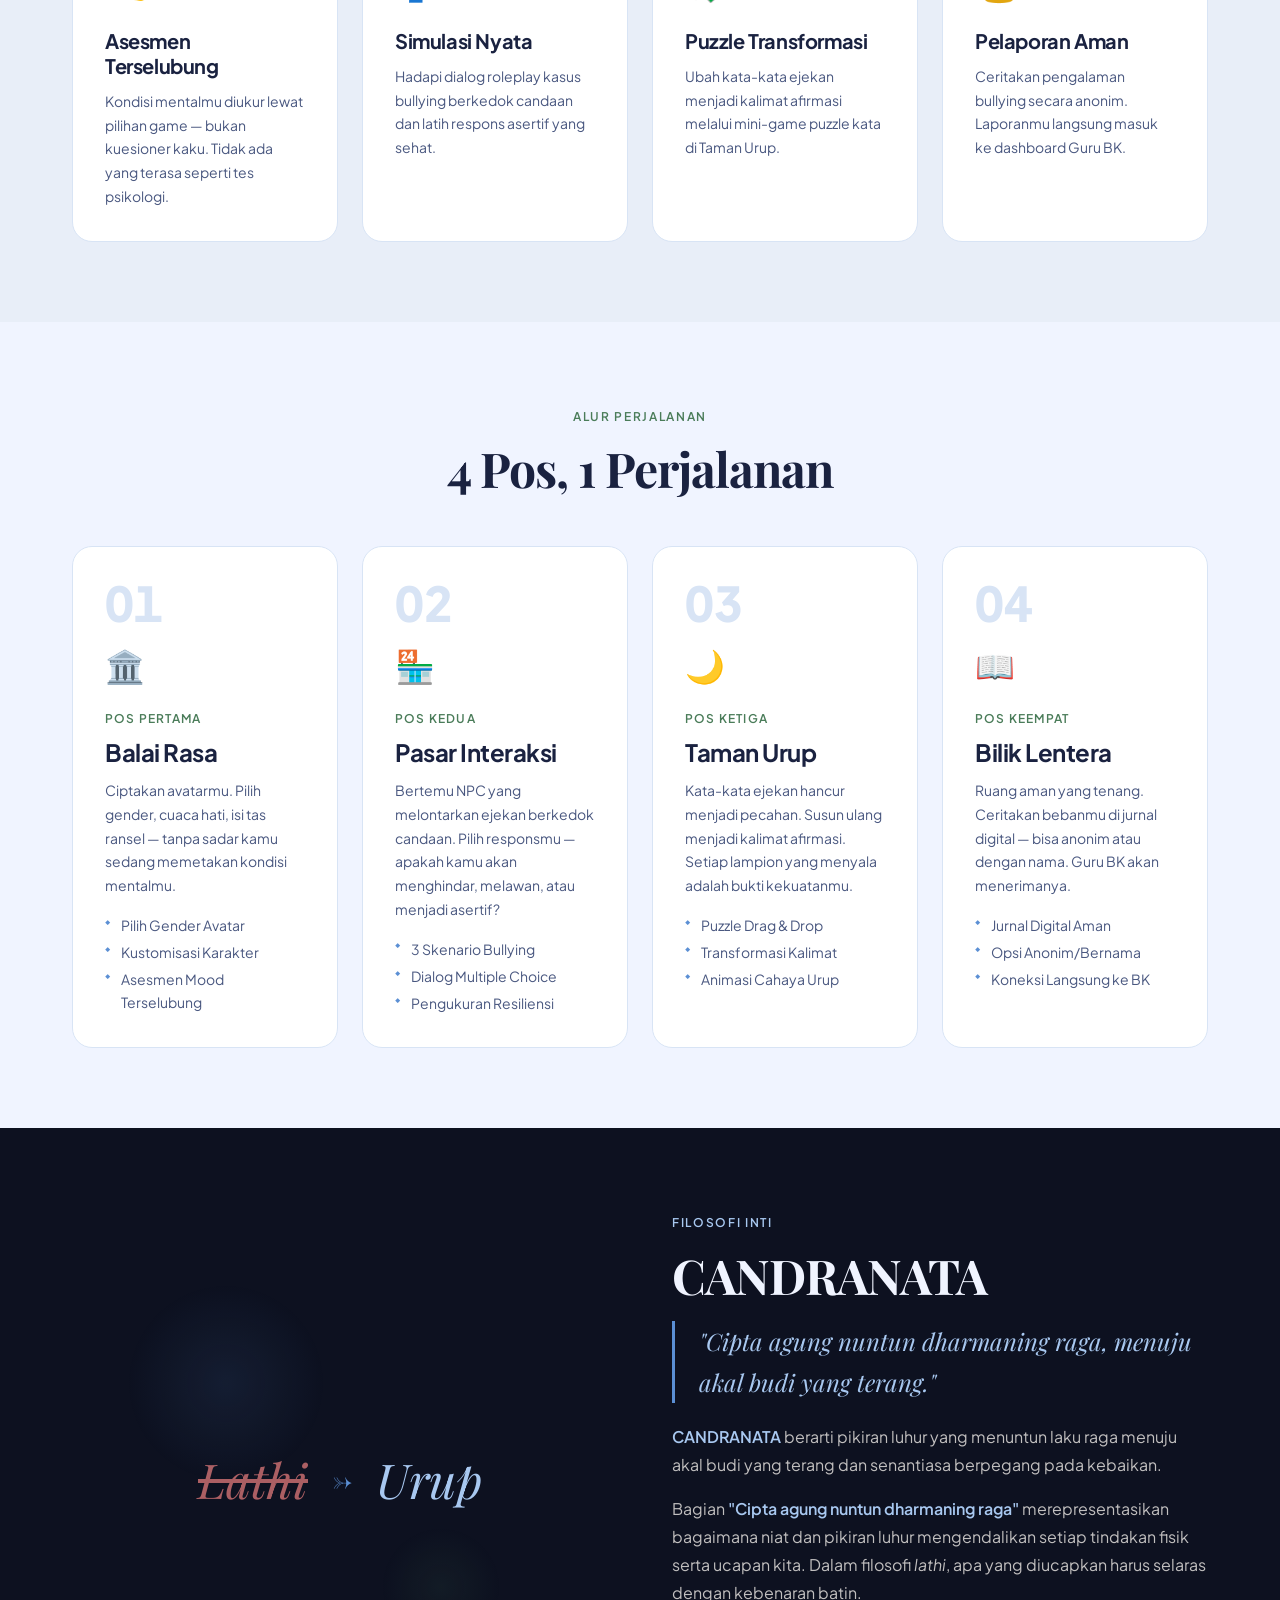
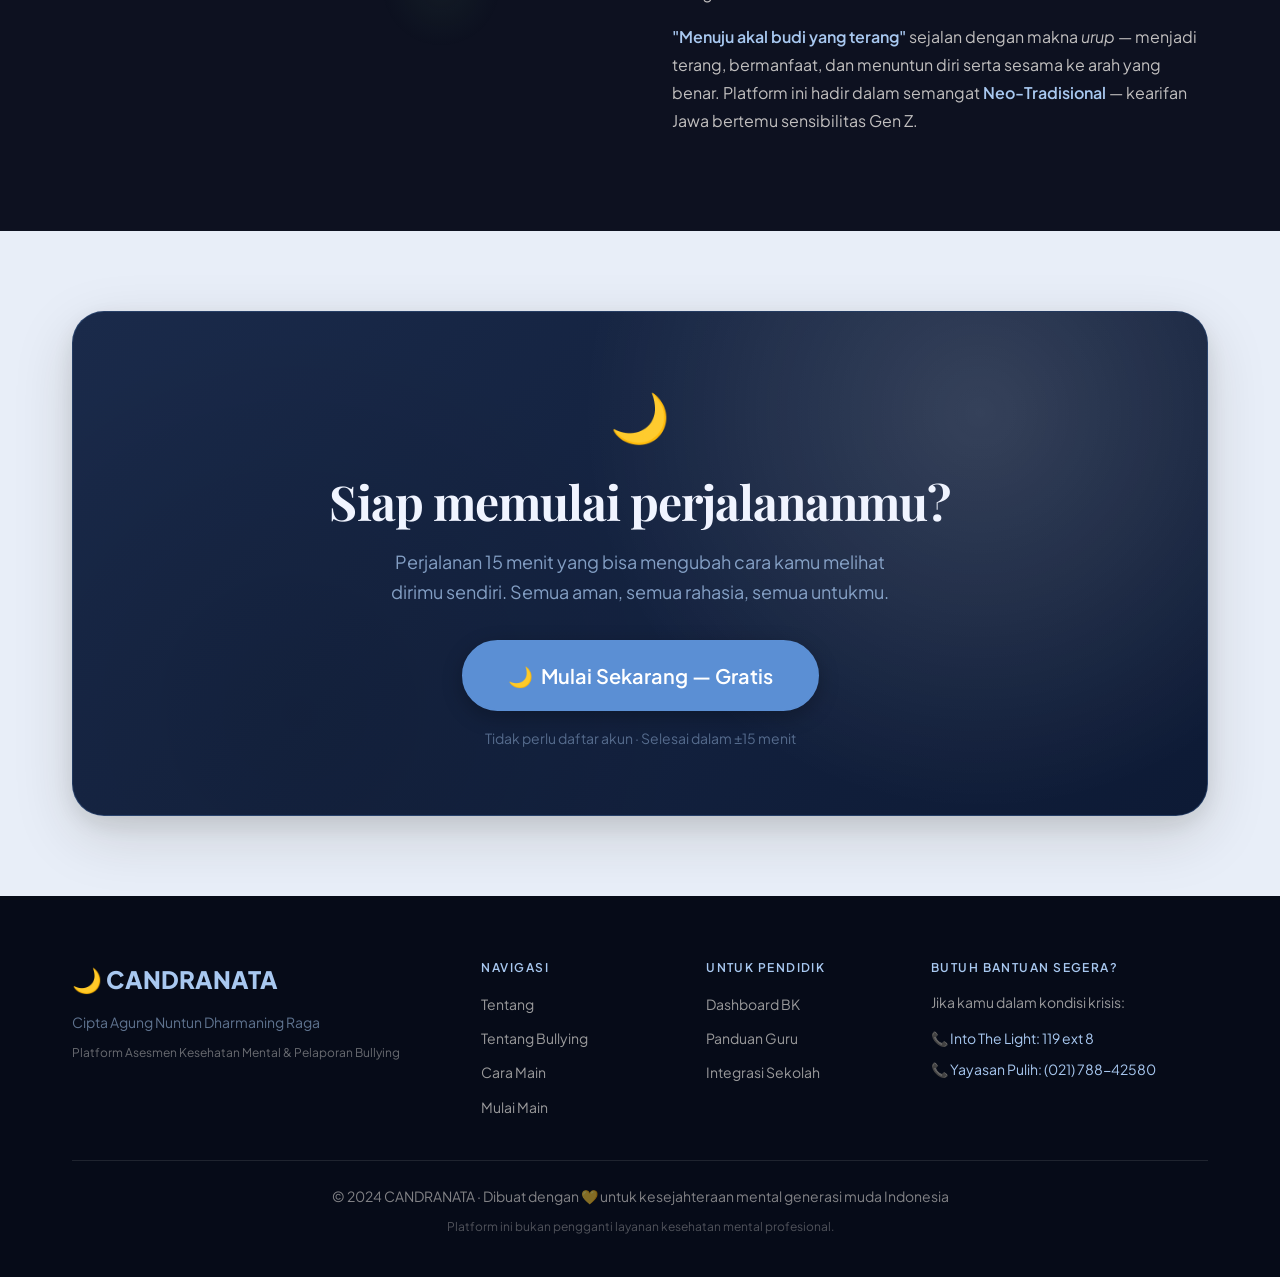
==== commit 07a4b06a: "feat: Google Sheets backend integration" ====
--- a/index.html
+++ b/index.html
@@ -3,7 +3,7 @@
 <head>
   <meta charset="UTF-8" />
   <meta name="viewport" content="width=device-width, initial-scale=1.0" />
-  <title>LENTERA — Lepas Ejekan, Nyalakan Tutur Empati, Rawat Asa</title>
+  <title>CANDRANATA — Cipta Agung Nuntun Dharmaning Raga</title>
   <link rel="preconnect" href="https://fonts.googleapis.com" />
   <link
     href="https://fonts.googleapis.com/css2?family=Plus+Jakarta+Sans:wght@300;400;500;600;700;800&family=Playfair+Display:ital,wght@0,700;1,700&display=swap"
@@ -18,8 +18,8 @@
     <span class="particle particle--batik-1"></span>
     <span class="particle particle--batik-2"></span>
     <span class="particle particle--batik-3"></span>
-    <span class="particle particle--lantern-1">🏮</span>
-    <span class="particle particle--lantern-2">🏮</span>
+    <span class="particle particle--lantern-1">🌙</span>
+    <span class="particle particle--lantern-2">✨</span>
     <span class="particle particle--star-1">✦</span>
     <span class="particle particle--star-2">✦</span>
     <span class="particle particle--star-3">✧</span>
@@ -28,12 +28,13 @@
   <!-- ░░ NAVBAR ░░ -->
   <nav class="navbar" role="navigation" aria-label="Navigasi utama">
     <div class="nav-inner container">
-      <a href="index.html" class="nav-logo" aria-label="LENTERA - Halaman Utama">
-        <span class="logo-icon" aria-hidden="true">🔦</span>
-        <span class="logo-text">LENTERA</span>
+      <a href="index.html" class="nav-logo" aria-label="CANDRANATA - Halaman Utama">
+        <span class="logo-icon" aria-hidden="true">🌙</span>
+        <span class="logo-text">CANDRANATA</span>
       </a>
       <ul class="nav-links" role="list">
         <li><a href="#tentang" class="nav-link">Tentang</a></li>
+        <li><a href="#bullying-info" class="nav-link">Tentang Bullying</a></li>
         <li><a href="#cara-main" class="nav-link">Cara Main</a></li>
         <li><a href="#filosofi" class="nav-link">Filosofi</a></li>
         <li><a href="dashboard/admin.html" class="nav-link nav-link--bk" target="_blank" rel="noopener">
@@ -55,22 +56,22 @@
           Platform Asesmen Kesehatan Mental Berbasis Game
         </p>
         <h1 class="hero-title">
-          <span class="title-light">LENTERA</span>
+          <span class="title-light">CANDRANATA</span>
         </h1>
         <p class="hero-subtitle">
-          <em>Lepas Ejekan · Nyalakan Tutur Empati · Rawat Asa</em>
+          <em>Cipta Agung Nuntun Dharmaning Raga Aning Nalar Agung Tetep Asisih</em>
         </p>
         <p class="hero-desc">
-          Sebuah petualangan kecil di dunia isometrik Jawa untuk mengenali dirimu,
-          menghadapi kata-kata yang menyakitkan, dan mengubahnya menjadi kekuatan.
+          Pikiran luhur yang menuntun laku raga menuju akal budi yang terang
+          dan senantiasa berpegang pada kebaikan.
           <strong>Lathi to Urup</strong> — dari luka menjadi cahaya.
         </p>
         <div class="hero-cta-group">
           <a href="game.html" class="btn btn--primary btn--lg" id="btn-mulai-main">
             <span aria-hidden="true">✨</span> Mulai Perjalanan
           </a>
-          <a href="#cara-main" class="btn btn--ghost btn--lg">
-            Pelajari Dulu
+          <a href="#bullying-info" class="btn btn--ghost btn--lg">
+            Kenali Bullying
           </a>
         </div>
         <p class="hero-note">
@@ -80,9 +81,19 @@
       </div>
 
       <!-- Isometric Game Preview -->
-      <div class="hero-visual" aria-label="Ilustrasi tampilan game isometrik LENTERA">
+      <div class="hero-visual" aria-label="Ilustrasi tampilan game isometrik CANDRANATA">
         <div class="iso-scene" aria-hidden="true">
           <div class="iso-ground"></div>
+          <!-- Gedung Sekolah -->
+          <div class="iso-building iso-building--sekolah">
+            <div class="sekolah-roof"></div>
+            <div class="sekolah-body">
+              <div class="sekolah-window"></div>
+              <div class="sekolah-window"></div>
+              <div class="sekolah-door"></div>
+            </div>
+            <div class="joglo-label">Sekolah</div>
+          </div>
           <div class="iso-building iso-building--joglo">
             <div class="joglo-roof"></div>
             <div class="joglo-body">
@@ -90,34 +101,34 @@
             </div>
             <div class="joglo-label">Balai Rasa</div>
           </div>
-          <div class="iso-building iso-building--pasar">
-            <div class="pasar-roof"></div>
-            <div class="pasar-body"></div>
-            <div class="joglo-label">Pasar Interaksi</div>
-          </div>
           <div class="iso-tree"></div>
           <div class="iso-tree iso-tree--2"></div>
-          <div class="iso-lantern">🏮</div>
-          <div class="iso-lantern iso-lantern--2">🏮</div>
+          <div class="iso-lantern">🌙</div>
+          <div class="iso-lantern iso-lantern--2">✨</div>
+          <!-- Avatar karakter OMORI-style -->
           <div class="iso-avatar" title="Avatar pemain">
-            <div class="avatar-body"></div>
-            <div class="avatar-head"></div>
+            <div class="avatar-char">
+              <div class="avatar-hair"></div>
+              <div class="avatar-face">
+                <div class="avatar-eye avatar-eye--l"></div>
+                <div class="avatar-eye avatar-eye--r"></div>
+              </div>
+              <div class="avatar-body-char"></div>
+            </div>
             <div class="avatar-glow"></div>
           </div>
-          <!-- Path dots -->
           <div class="path-dot path-dot--1"></div>
           <div class="path-dot path-dot--2"></div>
           <div class="path-dot path-dot--3"></div>
         </div>
         <div class="visual-badge visual-badge--top">
-          <span>🏮</span> 4 Pos Petualangan
+          <span>🌙</span> 4 Pos Petualangan
         </div>
         <div class="visual-badge visual-badge--bottom">
           <span>🌿</span> Aman &amp; Rahasia
         </div>
       </div>
     </div>
-    <!-- Hero wave divider -->
     <div class="hero-wave" aria-hidden="true">
       <svg viewBox="0 0 1440 80" preserveAspectRatio="none">
         <path d="M0,40 C360,80 1080,0 1440,40 L1440,80 L0,80 Z" fill="var(--color-bg-secondary)"/>
@@ -152,51 +163,194 @@
     </div>
   </section>
 
+  <!-- ░░ INFO BULLYING ░░ -->
+  <section class="section section--bullying" id="bullying-info" aria-labelledby="heading-bullying">
+    <div class="container">
+      <div class="section-header">
+        <span class="section-label">Penting untuk Kamu Tahu</span>
+        <h2 class="section-title" id="heading-bullying">
+          Apa Itu Verbal Bullying<br>Berkedok "Candaan"?
+        </h2>
+        <p class="section-desc">
+          Bullying tidak selalu berbentuk kekerasan fisik. Yang paling sering terjadi
+          justru tersembunyi di balik kata-kata — dan itulah yang paling sulit dikenali.
+        </p>
+      </div>
+
+      <div class="bullying-grid">
+        <!-- Definisi -->
+        <div class="bullying-card bullying-card--definisi">
+          <div class="bullying-icon" aria-hidden="true">💬</div>
+          <h3>Apa itu Verbal Bullying?</h3>
+          <p>
+            Verbal bullying adalah tindakan menyakiti orang lain menggunakan kata-kata —
+            baik langsung maupun lewat pesan digital. Ini termasuk ejekan, penghinaan,
+            meremehkan, mengancam, atau mengucilkan seseorang dari kelompok.
+          </p>
+          <p class="bullying-note">
+            Yang membuat berbahaya: pelaku sering berdalih <em>"cuma bercanda"</em>
+            sehingga korban merasa tidak berhak merasa sakit hati.
+          </p>
+        </div>
+
+        <!-- Bentuk-bentuk -->
+        <div class="bullying-card bullying-card--bentuk">
+          <div class="bullying-icon" aria-hidden="true">🔍</div>
+          <h3>Kenali Bentuknya</h3>
+          <ul class="bullying-list">
+            <li>
+              <span class="bully-tag bully-tag--body">Body Shaming</span>
+              Mengomentari berat badan, warna kulit, tinggi, atau penampilan fisik
+            </li>
+            <li>
+              <span class="bully-tag bully-tag--achieve">Meremehkan</span>
+              "Kamu cuma hoki", "Nggak mungkin bisa", "Ngapain ikut-ikutan"
+            </li>
+            <li>
+              <span class="bully-tag bully-tag--social">Pengucilan</span>
+              Tidak diajak bergabung, dijauhi, atau diabaikan di grup chat
+            </li>
+            <li>
+              <span class="bully-tag bully-tag--gaslight">Gaslighting</span>
+              "Kamu terlalu sensitif", "Lebay deh", "Itu cuma candaan kali"
+            </li>
+            <li>
+              <span class="bully-tag bully-tag--cyber">Cyberbullying</span>
+              Komentar jahat di media sosial, menyebarkan rumor, atau mempermalukan online
+            </li>
+          </ul>
+        </div>
+
+        <!-- Dampak -->
+        <div class="bullying-card bullying-card--dampak">
+          <div class="bullying-icon" aria-hidden="true">🌧️</div>
+          <h3>Dampak yang Nyata</h3>
+          <div class="dampak-grid">
+            <div class="dampak-item">
+              <span class="dampak-icon" aria-hidden="true">😔</span>
+              <span>Kepercayaan diri menurun</span>
+            </div>
+            <div class="dampak-item">
+              <span class="dampak-icon" aria-hidden="true">😰</span>
+              <span>Kecemasan & stres berlebih</span>
+            </div>
+            <div class="dampak-item">
+              <span class="dampak-icon" aria-hidden="true">😞</span>
+              <span>Depresi & kesepian</span>
+            </div>
+            <div class="dampak-item">
+              <span class="dampak-icon" aria-hidden="true">🏫</span>
+              <span>Malas ke sekolah</span>
+            </div>
+            <div class="dampak-item">
+              <span class="dampak-icon" aria-hidden="true">🚪</span>
+              <span>Menarik diri dari pergaulan</span>
+            </div>
+            <div class="dampak-item">
+              <span class="dampak-icon" aria-hidden="true">📉</span>
+              <span>Prestasi akademik menurun</span>
+            </div>
+          </div>
+        </div>
+
+        <!-- Apa yang bisa dilakukan -->
+        <div class="bullying-card bullying-card--aksi">
+          <div class="bullying-icon" aria-hidden="true">💪</div>
+          <h3>Kamu Bisa Melakukan Ini</h3>
+          <div class="aksi-steps">
+            <div class="aksi-step">
+              <div class="aksi-num">1</div>
+              <div>
+                <strong>Kenali</strong> — Sadari bahwa apa yang kamu rasakan itu valid.
+                Kata-kata menyakitkan bukan "lebay" untuk dirasakan.
+              </div>
+            </div>
+            <div class="aksi-step">
+              <div class="aksi-num">2</div>
+              <div>
+                <strong>Ceritakan</strong> — Bicara ke orang yang kamu percaya: teman,
+                orang tua, atau Guru BK di sekolahmu.
+              </div>
+            </div>
+            <div class="aksi-step">
+              <div class="aksi-num">3</div>
+              <div>
+                <strong>Batasi</strong> — Kamu berhak membatasi interaksi dengan orang
+                yang membuatmu tidak nyaman. Itu bukan lemah.
+              </div>
+            </div>
+            <div class="aksi-step">
+              <div class="aksi-num">4</div>
+              <div>
+                <strong>Laporkan</strong> — Gunakan CANDRANATA untuk melaporkan
+                kasusmu secara aman dan anonim ke Guru BK.
+              </div>
+            </div>
+          </div>
+        </div>
+      </div>
+
+      <!-- Statistik bullying -->
+      <div class="bullying-stats">
+        <div class="bully-stat-item">
+          <span class="bully-stat-num">1 dari 3</span>
+          <span class="bully-stat-label">pelajar di Indonesia pernah mengalami bullying</span>
+        </div>
+        <div class="bully-stat-item">
+          <span class="bully-stat-num">87%</span>
+          <span class="bully-stat-label">kasus bullying tidak dilaporkan karena takut tidak dipercaya</span>
+        </div>
+        <div class="bully-stat-item">
+          <span class="bully-stat-num">70%</span>
+          <span class="bully-stat-label">bentuk bullying yang terjadi adalah verbal atau sosial</span>
+        </div>
+      </div>
+
+      <div class="bullying-cta">
+        <a href="game.html" class="btn btn--primary btn--lg">
+          <span aria-hidden="true">🌙</span> Mulai Perjalanan CANDRANATA
+        </a>
+        <p class="bullying-cta-note">
+          Game ini dirancang untuk membantumu mengenali, menghadapi, dan melaporkan
+          bullying dengan cara yang aman dan nyaman.
+        </p>
+      </div>
+    </div>
+  </section>
+
   <!-- ░░ TENTANG ░░ -->
   <section class="section section--about" id="tentang" aria-labelledby="heading-tentang">
     <div class="container">
       <div class="section-header">
-        <span class="section-label">Tentang LENTERA</span>
+        <span class="section-label">Tentang CANDRANATA</span>
         <h2 class="section-title" id="heading-tentang">
           Bukan sekadar game,<br>ini tentang kamu.
         </h2>
         <p class="section-desc">
-          LENTERA adalah ruang aman berbentuk game edukasi interaktif untuk mengenali
+          CANDRANATA adalah ruang aman berbentuk game edukasi interaktif untuk mengenali
           kondisi mentalmu dan merespons verbal bullying yang kerap bersembunyi di balik kata "candaan".
         </p>
       </div>
       <div class="cards-grid">
-        <article class="feature-card" aria-label="Asesmen Terselubung">
+        <article class="feature-card">
           <div class="card-icon" aria-hidden="true">🎭</div>
           <h3 class="card-title">Asesmen Terselubung</h3>
-          <p class="card-text">
-            Kondisi mentalmu diukur lewat pilihan game — bukan kuesioner kaku.
-            Tidak ada yang terasa seperti tes psikologi.
-          </p>
+          <p class="card-text">Kondisi mentalmu diukur lewat pilihan game — bukan kuesioner kaku. Tidak ada yang terasa seperti tes psikologi.</p>
         </article>
-        <article class="feature-card" aria-label="Simulasi Nyata">
+        <article class="feature-card">
           <div class="card-icon" aria-hidden="true">🗣️</div>
           <h3 class="card-title">Simulasi Nyata</h3>
-          <p class="card-text">
-            Hadapi dialog roleplay kasus bullying berkedok candaan dan latih respons
-            asertif yang sehat.
-          </p>
+          <p class="card-text">Hadapi dialog roleplay kasus bullying berkedok candaan dan latih respons asertif yang sehat.</p>
         </article>
-        <article class="feature-card" aria-label="Puzzle Transformasi">
+        <article class="feature-card">
           <div class="card-icon" aria-hidden="true">🧩</div>
           <h3 class="card-title">Puzzle Transformasi</h3>
-          <p class="card-text">
-            Ubah kata-kata ejekan menjadi kalimat afirmasi melalui mini-game puzzle kata
-            di Taman Urup.
-          </p>
+          <p class="card-text">Ubah kata-kata ejekan menjadi kalimat afirmasi melalui mini-game puzzle kata di Taman Urup.</p>
         </article>
-        <article class="feature-card" aria-label="Pelaporan Aman">
+        <article class="feature-card">
           <div class="card-icon" aria-hidden="true">🔒</div>
           <h3 class="card-title">Pelaporan Aman</h3>
-          <p class="card-text">
-            Ceritakan pengalaman bullying secara anonim. Laporanmu langsung masuk ke
-            dashboard Guru BK secara terenkripsi.
-          </p>
+          <p class="card-text">Ceritakan pengalaman bullying secara anonim. Laporanmu langsung masuk ke dashboard Guru BK.</p>
         </article>
       </div>
     </div>
@@ -210,33 +364,27 @@
         <h2 class="section-title" id="heading-cara-main">4 Pos, 1 Perjalanan</h2>
       </div>
       <ol class="journey-steps" role="list">
-        <li class="step-card" aria-label="Pos 1 Balai Rasa">
+        <li class="step-card">
           <div class="step-number" aria-hidden="true">01</div>
           <div class="step-icon" aria-hidden="true">🏛️</div>
           <div class="step-content">
             <span class="step-location">Pos Pertama</span>
             <h3 class="step-title">Balai Rasa</h3>
-            <p class="step-desc">
-              Ciptakan avatarmu. Pilih cuaca hati, isi tas ransel, dan bereaksi
-              terhadap situasi — tanpa sadar kamu sedang memetakan kondisi mentalmu.
-            </p>
+            <p class="step-desc">Ciptakan avatarmu. Pilih gender, cuaca hati, isi tas ransel — tanpa sadar kamu sedang memetakan kondisi mentalmu.</p>
             <ul class="step-items" role="list">
-              <li>Kustomisasi Avatar</li>
+              <li>Pilih Gender Avatar</li>
+              <li>Kustomisasi Karakter</li>
               <li>Asesmen Mood Terselubung</li>
-              <li>Quick-Time Event Pertama</li>
             </ul>
           </div>
         </li>
-        <li class="step-card" aria-label="Pos 2 Pasar Interaksi">
+        <li class="step-card">
           <div class="step-number" aria-hidden="true">02</div>
           <div class="step-icon" aria-hidden="true">🏪</div>
           <div class="step-content">
             <span class="step-location">Pos Kedua</span>
             <h3 class="step-title">Pasar Interaksi</h3>
-            <p class="step-desc">
-              Bertemu NPC yang melontarkan ejekan berkedok candaan. Pilih responsmu —
-              apakah kamu akan menghindar, melawan, atau menjadi asertif?
-            </p>
+            <p class="step-desc">Bertemu NPC yang melontarkan ejekan berkedok candaan. Pilih responsmu — apakah kamu akan menghindar, melawan, atau menjadi asertif?</p>
             <ul class="step-items" role="list">
               <li>3 Skenario Bullying</li>
               <li>Dialog Multiple Choice</li>
@@ -244,33 +392,27 @@
             </ul>
           </div>
         </li>
-        <li class="step-card" aria-label="Pos 3 Taman Urup">
+        <li class="step-card">
           <div class="step-number" aria-hidden="true">03</div>
-          <div class="step-icon" aria-hidden="true">🏮</div>
+          <div class="step-icon" aria-hidden="true">🌙</div>
           <div class="step-content">
             <span class="step-location">Pos Ketiga</span>
             <h3 class="step-title">Taman Urup</h3>
-            <p class="step-desc">
-              Kata-kata ejekan hancur menjadi pecahan huruf. Susun ulang menjadi
-              kalimat afirmasi. Setiap lampion yang menyala adalah bukti kekuatanmu.
-            </p>
+            <p class="step-desc">Kata-kata ejekan hancur menjadi pecahan. Susun ulang menjadi kalimat afirmasi. Setiap lampion yang menyala adalah bukti kekuatanmu.</p>
             <ul class="step-items" role="list">
               <li>Puzzle Drag &amp; Drop</li>
               <li>Transformasi Kalimat</li>
-              <li>Animasi Lampion Urup</li>
+              <li>Animasi Cahaya Urup</li>
             </ul>
           </div>
         </li>
-        <li class="step-card" aria-label="Pos 4 Bilik Lentera">
+        <li class="step-card">
           <div class="step-number" aria-hidden="true">04</div>
           <div class="step-icon" aria-hidden="true">📖</div>
           <div class="step-content">
             <span class="step-location">Pos Keempat</span>
             <h3 class="step-title">Bilik Lentera</h3>
-            <p class="step-desc">
-              Ruang aman yang tenang. Ceritakan bebanmu di jurnal digital — bisa anonim
-              atau dengan nama. Guru BK akan menerima laporanmu secara terenkripsi.
-            </p>
+            <p class="step-desc">Ruang aman yang tenang. Ceritakan bebanmu di jurnal digital — bisa anonim atau dengan nama. Guru BK akan menerimanya.</p>
             <ul class="step-items" role="list">
               <li>Jurnal Digital Aman</li>
               <li>Opsi Anonim/Bernama</li>
@@ -297,39 +439,39 @@
         </div>
         <div class="filosofi-content">
           <span class="section-label">Filosofi Inti</span>
-          <h2 class="section-title" id="heading-filosofi">"Lathi to Urup"</h2>
+          <h2 class="section-title" id="heading-filosofi">CANDRANATA</h2>
           <p class="filosofi-quote">
-            <em>"Kata-kata ibarat api — bisa membakar, tapi juga bisa menerangi."</em>
+            <em>"Cipta agung nuntun dharmaning raga, menuju akal budi yang terang."</em>
           </p>
           <p class="filosofi-text">
-            Dalam filosofi Jawa, <strong>Lathi</strong> berarti mulut atau kata-kata.
-            <strong>Urup</strong> berarti hidup atau nyala. LENTERA percaya bahwa kata-kata
-            menyakitkan yang kita terima tidak harus mematikan kita — kita bisa
-            mengubahnya menjadi bahan bakar untuk tumbuh.
+            <strong>CANDRANATA</strong> berarti pikiran luhur yang menuntun laku raga
+            menuju akal budi yang terang dan senantiasa berpegang pada kebaikan.
           </p>
           <p class="filosofi-text">
-            Platform ini hadir dalam semangat <strong>Neo-Tradisional</strong> — menggabungkan
-            kearifan lokal Jawa dengan sensibilitas Gen Z yang jujur, terbuka, dan saling peduli.
+            Bagian <strong>"Cipta agung nuntun dharmaning raga"</strong> merepresentasikan
+            bagaimana niat dan pikiran luhur mengendalikan setiap tindakan fisik serta ucapan kita.
+            Dalam filosofi <em>lathi</em>, apa yang diucapkan harus selaras dengan kebenaran batin.
           </p>
+          <p class="filosofi-text">
+            <strong>"Menuju akal budi yang terang"</strong> sejalan dengan makna
+            <em>urup</em> — menjadi terang, bermanfaat, dan menuntun diri serta sesama
+            ke arah yang benar. Platform ini hadir dalam semangat <strong>Neo-Tradisional</strong>
+            — kearifan Jawa bertemu sensibilitas Gen Z.
+          </p>
         </div>
       </div>
     </div>
   </section>
 
-  <!-- ░░ CTA SECTION ░░ -->
+  <!-- ░░ CTA ░░ -->
   <section class="section section--cta" aria-labelledby="heading-cta">
     <div class="container">
       <div class="cta-card">
-        <div class="cta-ornament" aria-hidden="true">🏮</div>
-        <h2 class="cta-title" id="heading-cta">
-          Siap menyalakan lenteramu?
-        </h2>
-        <p class="cta-desc">
-          Perjalanan 15 menit yang bisa mengubah cara kamu melihat dirimu sendiri.
-          Semua aman, semua rahasia, semua untukmu.
-        </p>
+        <div class="cta-ornament" aria-hidden="true">🌙</div>
+        <h2 class="cta-title" id="heading-cta">Siap memulai perjalananmu?</h2>
+        <p class="cta-desc">Perjalanan 15 menit yang bisa mengubah cara kamu melihat dirimu sendiri. Semua aman, semua rahasia, semua untukmu.</p>
         <a href="game.html" class="btn btn--primary btn--xl">
-          <span aria-hidden="true">🔦</span> Mulai Sekarang — Gratis
+          <span aria-hidden="true">🌙</span> Mulai Sekarang — Gratis
         </a>
         <p class="cta-note">Tidak perlu daftar akun · Selesai dalam ±15 menit</p>
       </div>
@@ -341,40 +483,36 @@
     <div class="container">
       <div class="footer-grid">
         <div class="footer-brand">
-          <div class="footer-logo">
-            <span aria-hidden="true">🔦</span> LENTERA
-          </div>
-          <p class="footer-tagline">
-            Lepas Ejekan · Nyalakan Tutur Empati · Rawat Asa
-          </p>
+          <div class="footer-logo"><span aria-hidden="true">🌙</span> CANDRANATA</div>
+          <p class="footer-tagline">Cipta Agung Nuntun Dharmaning Raga</p>
           <p class="footer-sub">Platform Asesmen Kesehatan Mental &amp; Pelaporan Bullying</p>
         </div>
         <nav class="footer-nav" aria-label="Navigasi footer">
           <h3 class="footer-nav-title">Navigasi</h3>
           <ul role="list">
             <li><a href="#tentang">Tentang</a></li>
+            <li><a href="#bullying-info">Tentang Bullying</a></li>
             <li><a href="#cara-main">Cara Main</a></li>
-            <li><a href="#filosofi">Filosofi</a></li>
             <li><a href="game.html">Mulai Main</a></li>
           </ul>
         </nav>
-        <nav class="footer-nav" aria-label="Navigasi untuk pendidik">
+        <nav class="footer-nav" aria-label="Untuk Pendidik">
           <h3 class="footer-nav-title">Untuk Pendidik</h3>
           <ul role="list">
             <li><a href="dashboard/admin.html" target="_blank" rel="noopener">Dashboard BK</a></li>
-            <li><a href="#" aria-label="Panduan guru (segera hadir)">Panduan Guru</a></li>
-            <li><a href="#" aria-label="Integrasi sekolah (segera hadir)">Integrasi Sekolah</a></li>
+            <li><a href="#">Panduan Guru</a></li>
+            <li><a href="#">Integrasi Sekolah</a></li>
           </ul>
         </nav>
         <div class="footer-info">
-          <h3 class="footer-nav-title">Krisis?</h3>
-          <p>Jika kamu butuh bantuan segera:</p>
+          <h3 class="footer-nav-title">Butuh Bantuan Segera?</h3>
+          <p>Jika kamu dalam kondisi krisis:</p>
           <a href="tel:119" class="crisis-link">📞 Into The Light: 119 ext 8</a>
-          <a href="tel:021-500-454" class="crisis-link">📞 Yayasan Pulih: (021) 788-42580</a>
+          <a href="tel:021-7884-2580" class="crisis-link">📞 Yayasan Pulih: (021) 788-42580</a>
         </div>
       </div>
       <div class="footer-bottom">
-        <p>© 2024 LENTERA · Dibuat dengan 💛 untuk kesejahteraan mental generasi muda Indonesia</p>
+        <p>© 2024 CANDRANATA · Dibuat dengan 💛 untuk kesejahteraan mental generasi muda Indonesia</p>
         <p class="footer-disclaimer">Platform ini bukan pengganti layanan kesehatan mental profesional.</p>
       </div>
     </div>
@@ -382,7 +520,6 @@
 
   <script src="js/state.js"></script>
   <script>
-    // ── Navbar burger toggle ──
     const burger = document.querySelector('.nav-burger');
     const navLinks = document.querySelector('.nav-links');
     burger?.addEventListener('click', () => {
@@ -390,9 +527,6 @@
       burger.setAttribute('aria-expanded', String(!expanded));
       navLinks?.classList.toggle('nav-links--open');
     });
-
-    // ── Animated counters ──
-    const observerOptions = { threshold: 0.5 };
     const counterObserver = new IntersectionObserver((entries) => {
       entries.forEach(entry => {
         if (!entry.isIntersecting) return;
@@ -408,10 +542,8 @@
         }, 30);
         counterObserver.unobserve(el);
       });
-    }, observerOptions);
+    }, { threshold: 0.5 });
     document.querySelectorAll('.stat-number[data-target]').forEach(el => counterObserver.observe(el));
-
-    // ── Smooth scroll for anchor links ──
     document.querySelectorAll('a[href^="#"]').forEach(a => {
       a.addEventListener('click', e => {
         const id = a.getAttribute('href').slice(1);
@@ -419,6 +551,11 @@
         if (target) { e.preventDefault(); target.scrollIntoView({ behavior: 'smooth' }); }
       });
     });
+
+    // Scroll navbar shadow
+    window.addEventListener('scroll', () => {
+      document.querySelector('.navbar')?.classList.toggle('scrolled', window.scrollY > 20);
+    });
   </script>
 </body>
 </html>
--- a/styles/main.css
+++ b/styles/main.css
@@ -1,33 +1,36 @@
 /* ============================================================
-   LENTERA — main.css
+   CANDRANATA — main.css
    Global Design System: Neo-Tradisional Jawa Modern / Gen Z
+   Cipta Agung Nuntun Dharmaning Raga
    ============================================================ */
 
 /* ── 1. DESIGN TOKENS ── */
 :root {
-  /* Primary palette */
-  --color-primary:        #F4A62A;   /* Kuning Joglo — utama */
-  --color-primary-dark:   #D4891A;
-  --color-primary-light:  #FDD17A;
+  /* Primary palette — Biru Bulan Candranata */
+  --color-primary:        #5B8FD4;   /* Biru Bulan — utama */
+  --color-primary-dark:   #3A6BB5;
+  --color-primary-light:  #A8C8F0;
   --color-secondary:      #4A7C59;   /* Hijau Daun Jati */
   --color-secondary-dark: #335542;
   --color-accent:         #C0392B;   /* Merah Batik */
   --color-accent-soft:    #F08080;
-  --color-teal:           #2C9B8F;   /* Teal Lentera */
+  --color-teal:           #2C9B8F;   /* Teal Cahaya */
   --color-indigo:         #4C5FA1;   /* Biru Langit Malam */
+  --color-gold:           #F4A62A;   /* Emas Joglo */
+  --color-gold-dark:      #D4891A;
 
   /* Neutral / background */
-  --color-bg:             #FDFAF4;   /* Putih krem kertas */
-  --color-bg-secondary:   #F5EFE0;   /* Krem batik */
-  --color-bg-dark:        #1C1A14;   /* Coklat tua Joglo */
+  --color-bg:             #F0F4FF;   /* Biru malam pucat */
+  --color-bg-secondary:   #E8EEF8;   /* Biru bulan */
+  --color-bg-dark:        #0D1120;   /* Malam dalam */
   --color-bg-card:        #FFFFFF;
-  --color-surface:        #EDE7D5;
+  --color-surface:        #D8E4F5;
 
   /* Text */
-  --color-text:           #2B2417;
-  --color-text-muted:     #7A6E5F;
-  --color-text-light:     #AFA394;
-  --color-text-inverse:   #FDFAF4;
+  --color-text:           #1A2240;
+  --color-text-muted:     #4A5880;
+  --color-text-light:     #8A9BC0;
+  --color-text-inverse:   #F0F4FF;
 
   /* Semantic */
   --color-success:        #27AE60;
@@ -36,7 +39,7 @@
   --color-info:           #2980B9;
 
   /* Skor tipe mental */
-  --color-ksatria:        #F4A62A;   /* Ksatria Lentera */
+  --color-ksatria:        #5B8FD4;   /* Ksatria Candranata */
   --color-daun:           #7F8C8D;   /* Daun Terduduk */
 
   /* Typography */
@@ -87,7 +90,7 @@
   --shadow-md:  0 4px 16px rgba(43,36,23,0.10), 0 2px 6px rgba(43,36,23,0.06);
   --shadow-lg:  0 8px 32px rgba(43,36,23,0.12), 0 4px 12px rgba(43,36,23,0.08);
   --shadow-xl:  0 20px 60px rgba(43,36,23,0.15), 0 8px 24px rgba(43,36,23,0.10);
-  --shadow-glow-gold:  0 0 24px rgba(244,166,42,0.45);
+  --shadow-glow-gold:  0 0 24px rgba(91,143,212,0.5);
   --shadow-glow-green: 0 0 20px rgba(74,124,89,0.40);
 
   /* Transitions */
@@ -204,9 +207,9 @@
 
 .btn--primary {
   background: var(--color-primary);
-  color: var(--color-bg-dark);
+  color: #fff;
   border-color: var(--color-primary);
-  box-shadow: 0 4px 14px rgba(244,166,42,0.35);
+  box-shadow: 0 4px 14px rgba(91,143,212,0.4);
 }
 .btn--primary:hover:not(:disabled) {
   background: var(--color-primary-dark);
@@ -284,7 +287,7 @@
 .nav-link:hover { color: var(--color-primary-dark); }
 .nav-link--bk {
   background: var(--color-primary);
-  color: var(--color-bg-dark) !important;
+  color: #fff !important;
   padding: var(--space-2) var(--space-4);
   border-radius: var(--radius-full);
   font-weight: var(--weight-semi);
@@ -318,9 +321,9 @@
   min-height: calc(100vh - 64px);
   background: linear-gradient(
     135deg,
-    var(--color-bg) 0%,
-    var(--color-bg-secondary) 60%,
-    #EAD9B5 100%
+    #0D1120 0%,
+    #1A2A4A 40%,
+    #0F1E35 100%
   );
   overflow: hidden;
 }
@@ -329,8 +332,9 @@
   position: absolute;
   inset: 0;
   background-image:
-    radial-gradient(circle at 20% 80%, rgba(244,166,42,0.12) 0%, transparent 50%),
-    radial-gradient(circle at 80% 20%, rgba(74,124,89,0.10) 0%, transparent 40%);
+    radial-gradient(circle at 20% 80%, rgba(91,143,212,0.18) 0%, transparent 50%),
+    radial-gradient(circle at 80% 20%, rgba(74,124,89,0.12) 0%, transparent 40%),
+    radial-gradient(ellipse at 50% 0%, rgba(91,143,212,0.08) 0%, transparent 60%);
   pointer-events: none;
 }
 
@@ -361,14 +365,14 @@
 
 .hero-title {
   font-family: var(--font-display);
-  font-size: clamp(4rem, 10vw, 7rem);
+  font-size: clamp(var(--text-3xl), 8vw, 5.5rem);
   font-weight: 700;
   line-height: 1;
   letter-spacing: -0.04em;
   margin-bottom: var(--space-3);
 }
 .title-light {
-  background: linear-gradient(135deg, var(--color-primary) 0%, var(--color-primary-dark) 50%, var(--color-accent) 100%);
+  background: linear-gradient(135deg, #A8C8F0 0%, #5B8FD4 50%, #3A6BB5 100%);
   -webkit-background-clip: text;
   -webkit-text-fill-color: transparent;
   background-clip: text;
@@ -376,13 +380,13 @@
 
 .hero-subtitle {
   font-size: var(--text-md);
-  color: var(--color-text-muted);
+  color: rgba(168,200,240,0.75);
   margin-bottom: var(--space-5);
   letter-spacing: 0.02em;
 }
 .hero-desc {
   font-size: var(--text-base);
-  color: var(--color-text);
+  color: rgba(240,244,255,0.82);
   max-width: 46ch;
   margin-bottom: var(--space-8);
   line-height: 1.75;
@@ -396,7 +400,7 @@
 }
 .hero-note {
   font-size: var(--text-sm);
-  color: var(--color-text-muted);
+  color: rgba(168,200,240,0.6);
   display: flex;
   align-items: center;
   gap: var(--space-2);
@@ -1091,3 +1095,250 @@
     transition-duration: 0.01ms !important;
   }
 }
+
+
+/* ============================================================
+   CANDRANATA — Tambahan: Section Bullying, Karakter Hero
+   ============================================================ */
+
+/* ── Hero override: warna teks gelap jadi terang ── */
+.hero .hero-tagline { color: rgba(168,200,240,0.9); }
+.hero .tagline-dot  { color: var(--color-primary-light); }
+.navbar { background: rgba(13,17,32,0.95); border-bottom-color: rgba(91,143,212,0.2); }
+.nav-link { color: rgba(240,244,255,0.7); }
+.nav-link:hover { color: var(--color-primary-light); }
+.nav-logo { color: var(--color-primary-light); }
+
+/* Stats strip */
+.stats-strip { background: rgba(13,17,32,0.8); border-color: rgba(91,143,212,0.15); }
+.stat-number { color: var(--color-primary-light); }
+.stat-label  { color: rgba(168,200,240,0.7); }
+
+/* Section about */
+.section--about { background: var(--color-bg-secondary); }
+.feature-card { border-color: var(--color-surface); }
+.feature-card:hover { border-color: var(--color-primary-light); }
+
+/* ── Karakter Avatar di Hero (OMORI-style) ── */
+.avatar-char {
+  position: relative;
+  width: 32px;
+  height: 50px;
+}
+.avatar-hair {
+  position: absolute;
+  top: -4px; left: 50%; transform: translateX(-50%);
+  width: 24px; height: 14px;
+  background: #1A0A00;
+  border-radius: 8px 8px 0 0;
+  z-index: 2;
+}
+.avatar-face {
+  position: absolute;
+  top: 6px; left: 50%; transform: translateX(-50%);
+  width: 22px; height: 20px;
+  background: #F5CBA7;
+  border-radius: 50%;
+  border: 2px solid rgba(0,0,0,0.15);
+  display: flex; align-items: center; justify-content: center;
+  gap: 4px;
+  z-index: 3;
+}
+.avatar-eye {
+  width: 4px; height: 5px;
+  background: #1A0A00;
+  border-radius: 50%;
+}
+.avatar-body-char {
+  position: absolute;
+  bottom: 0; left: 50%; transform: translateX(-50%);
+  width: 20px; height: 22px;
+  background: var(--color-primary);
+  border-radius: 4px 4px 0 0;
+  z-index: 1;
+}
+
+/* Gedung sekolah di iso scene */
+.iso-building--sekolah {
+  right: 5%;
+  bottom: 40%;
+}
+.sekolah-roof {
+  width: 110px; height: 0;
+  border-left: 55px solid transparent;
+  border-right: 55px solid transparent;
+  border-bottom: 35px solid var(--color-primary-dark);
+}
+.sekolah-body {
+  width: 110px; height: 65px;
+  background: #E8EEF8;
+  border: 2px solid var(--color-primary);
+  display: flex; align-items: flex-end; justify-content: center;
+  padding: 0 6px 4px; gap: 4px;
+  position: relative;
+}
+.sekolah-window {
+  width: 18px; height: 20px;
+  background: #A8C8F0;
+  border: 1.5px solid var(--color-primary);
+  border-radius: 4px 4px 0 0;
+  position: absolute;
+  top: 8px;
+}
+.sekolah-window:nth-child(1) { left: 10px; }
+.sekolah-window:nth-child(2) { right: 10px; }
+.sekolah-door {
+  width: 20px; height: 28px;
+  background: var(--color-primary-dark);
+  border-radius: 4px 4px 0 0;
+  margin-top: auto;
+}
+
+/* ── SECTION BULLYING ── */
+.section--bullying {
+  background: linear-gradient(180deg, #0D1120 0%, #131B30 100%);
+  color: var(--color-text-inverse);
+}
+.section--bullying .section-label { color: rgba(168,200,240,0.8); }
+.section--bullying .section-title { color: var(--color-text-inverse); }
+.section--bullying .section-desc  { color: rgba(168,200,240,0.7); }
+
+.bullying-grid {
+  display: grid;
+  grid-template-columns: 1fr 1fr;
+  gap: 20px;
+  margin-bottom: 40px;
+}
+.bullying-card {
+  background: rgba(255,255,255,0.04);
+  border: 1.5px solid rgba(91,143,212,0.2);
+  border-radius: var(--radius-lg);
+  padding: 28px;
+  transition: transform var(--transition-base), border-color var(--transition-base);
+}
+.bullying-card:hover { transform: translateY(-3px); border-color: rgba(91,143,212,0.4); }
+.bullying-icon { font-size: 2rem; margin-bottom: 12px; }
+.bullying-card h3 { font-size: var(--text-lg); font-weight: 700; color: var(--color-text-inverse); margin-bottom: 12px; }
+.bullying-card p  { font-size: var(--text-sm); color: rgba(168,200,240,0.75); line-height: 1.7; margin-bottom: 10px; }
+.bullying-note {
+  font-size: var(--text-sm);
+  color: rgba(240,168,168,0.8);
+  font-style: italic;
+  padding: 10px 14px;
+  background: rgba(231,76,60,0.08);
+  border-left: 3px solid rgba(231,76,60,0.4);
+  border-radius: 0 var(--radius-sm) var(--radius-sm) 0;
+  margin-top: 10px;
+}
+.bullying-list { list-style: none; display: flex; flex-direction: column; gap: 12px; margin: 0; padding: 0; }
+.bullying-list li { display: flex; align-items: flex-start; gap: 10px; font-size: var(--text-sm); color: rgba(168,200,240,0.8); line-height: 1.6; }
+.bully-tag {
+  display: inline-block; flex-shrink: 0;
+  font-size: 10px; font-weight: 700;
+  padding: 3px 10px; border-radius: var(--radius-full);
+  margin-top: 1px;
+}
+.bully-tag--body     { background: rgba(231,76,60,0.2);  color: #F08080; }
+.bully-tag--achieve  { background: rgba(243,156,18,0.2); color: #F4C57A; }
+.bully-tag--social   { background: rgba(76,95,161,0.25); color: #A0B0FF; }
+.bully-tag--gaslight { background: rgba(155,89,182,0.2); color: #C39CE0; }
+.bully-tag--cyber    { background: rgba(44,155,143,0.2); color: #7ED8D0; }
+
+.dampak-grid {
+  display: grid; grid-template-columns: 1fr 1fr; gap: 10px;
+}
+.dampak-item {
+  display: flex; align-items: center; gap: 8px;
+  padding: 10px 12px;
+  background: rgba(91,143,212,0.06);
+  border: 1px solid rgba(91,143,212,0.15);
+  border-radius: var(--radius-md);
+  font-size: var(--text-sm);
+  color: rgba(168,200,240,0.8);
+}
+.dampak-icon { font-size: 1.1rem; flex-shrink: 0; }
+
+.aksi-steps { display: flex; flex-direction: column; gap: 14px; }
+.aksi-step {
+  display: flex; gap: 14px; align-items: flex-start;
+  padding: 12px 14px;
+  background: rgba(91,143,212,0.06);
+  border: 1px solid rgba(91,143,212,0.15);
+  border-radius: var(--radius-md);
+  font-size: var(--text-sm);
+  color: rgba(168,200,240,0.8);
+  line-height: 1.6;
+}
+.aksi-num {
+  width: 28px; height: 28px;
+  background: var(--color-primary);
+  color: white;
+  border-radius: 50%;
+  display: flex; align-items: center; justify-content: center;
+  font-size: var(--text-sm); font-weight: 700;
+  flex-shrink: 0;
+}
+
+.bullying-stats {
+  display: grid; grid-template-columns: repeat(3,1fr); gap: 20px;
+  background: rgba(91,143,212,0.08);
+  border: 1px solid rgba(91,143,212,0.15);
+  border-radius: var(--radius-xl);
+  padding: 28px;
+  margin-bottom: 40px;
+}
+.bully-stat-item { text-align: center; }
+.bully-stat-num {
+  display: block;
+  font-size: clamp(1.8rem, 3vw, 2.5rem);
+  font-weight: 800;
+  color: var(--color-primary-light);
+  margin-bottom: 6px;
+}
+.bully-stat-label {
+  font-size: var(--text-sm);
+  color: rgba(168,200,240,0.65);
+  line-height: 1.5;
+}
+
+.bullying-cta { text-align: center; }
+.bullying-cta-note {
+  margin-top: 14px;
+  font-size: var(--text-sm);
+  color: rgba(168,200,240,0.55);
+}
+
+/* ── Filosofi override warna ── */
+.section--filosofi .filosofi-quote { color: var(--color-primary-light); }
+.section--filosofi .urup-text { color: var(--color-primary-light); }
+
+/* ── CTA card override ── */
+.cta-card {
+  background: linear-gradient(135deg, #1A2A4A 0%, #0D1A35 100%);
+  border: 1px solid rgba(91,143,212,0.25);
+}
+.cta-title   { color: var(--color-text-inverse); }
+.cta-desc    { color: rgba(168,200,240,0.75); }
+.cta-note    { color: rgba(168,200,240,0.45); }
+.cta-card .btn--primary {
+  background: var(--color-primary);
+  color: white;
+  border-color: var(--color-primary);
+}
+
+/* ── Footer override ── */
+.footer { background: #060B18; }
+.footer-logo { color: var(--color-primary-light); }
+.footer-tagline { color: rgba(168,200,240,0.55); }
+
+/* ── Stats override ── */
+.section--howto { background: var(--color-bg); }
+.step-card { border-color: var(--color-surface); }
+.step-items li::before { color: var(--color-primary); }
+
+/* ── Responsive bullying ── */
+@media (max-width: 900px) {
+  .bullying-grid  { grid-template-columns: 1fr; }
+  .bullying-stats { grid-template-columns: 1fr; gap: 16px; }
+  .dampak-grid    { grid-template-columns: 1fr; }
+}
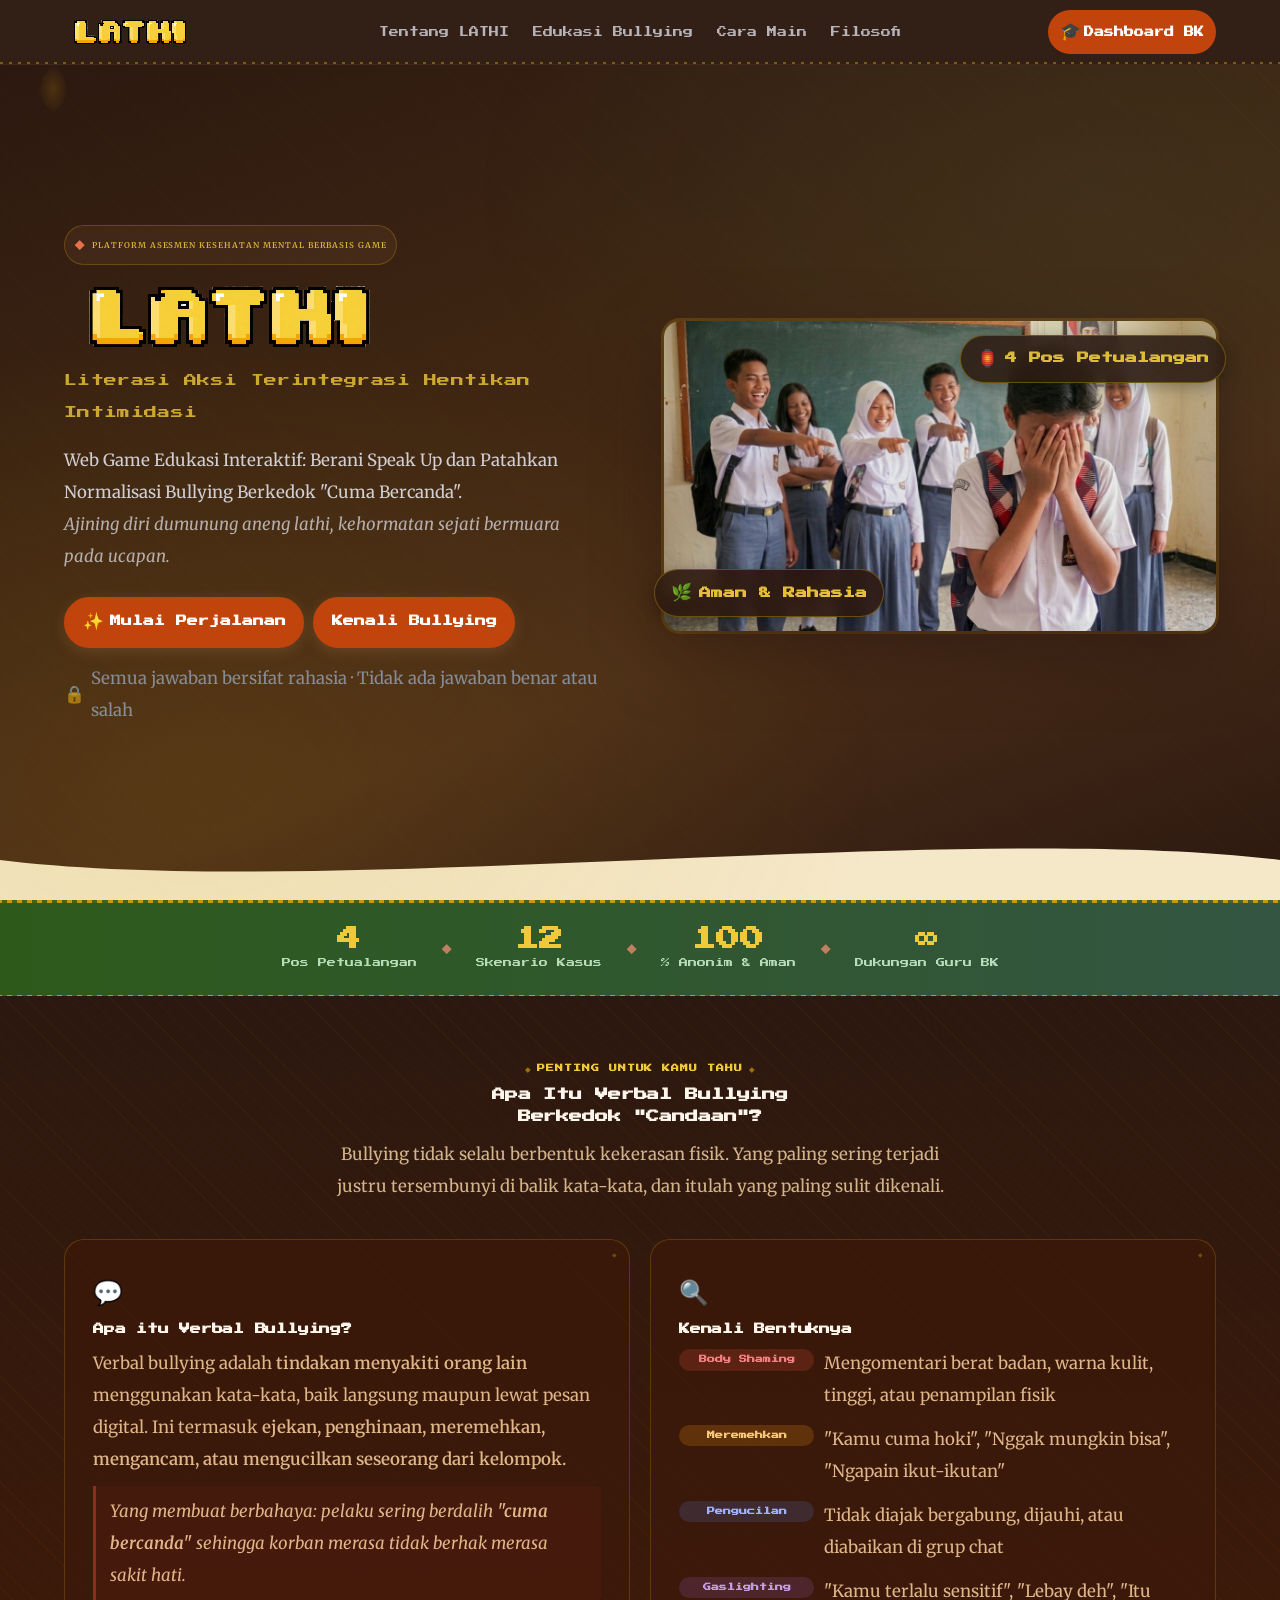
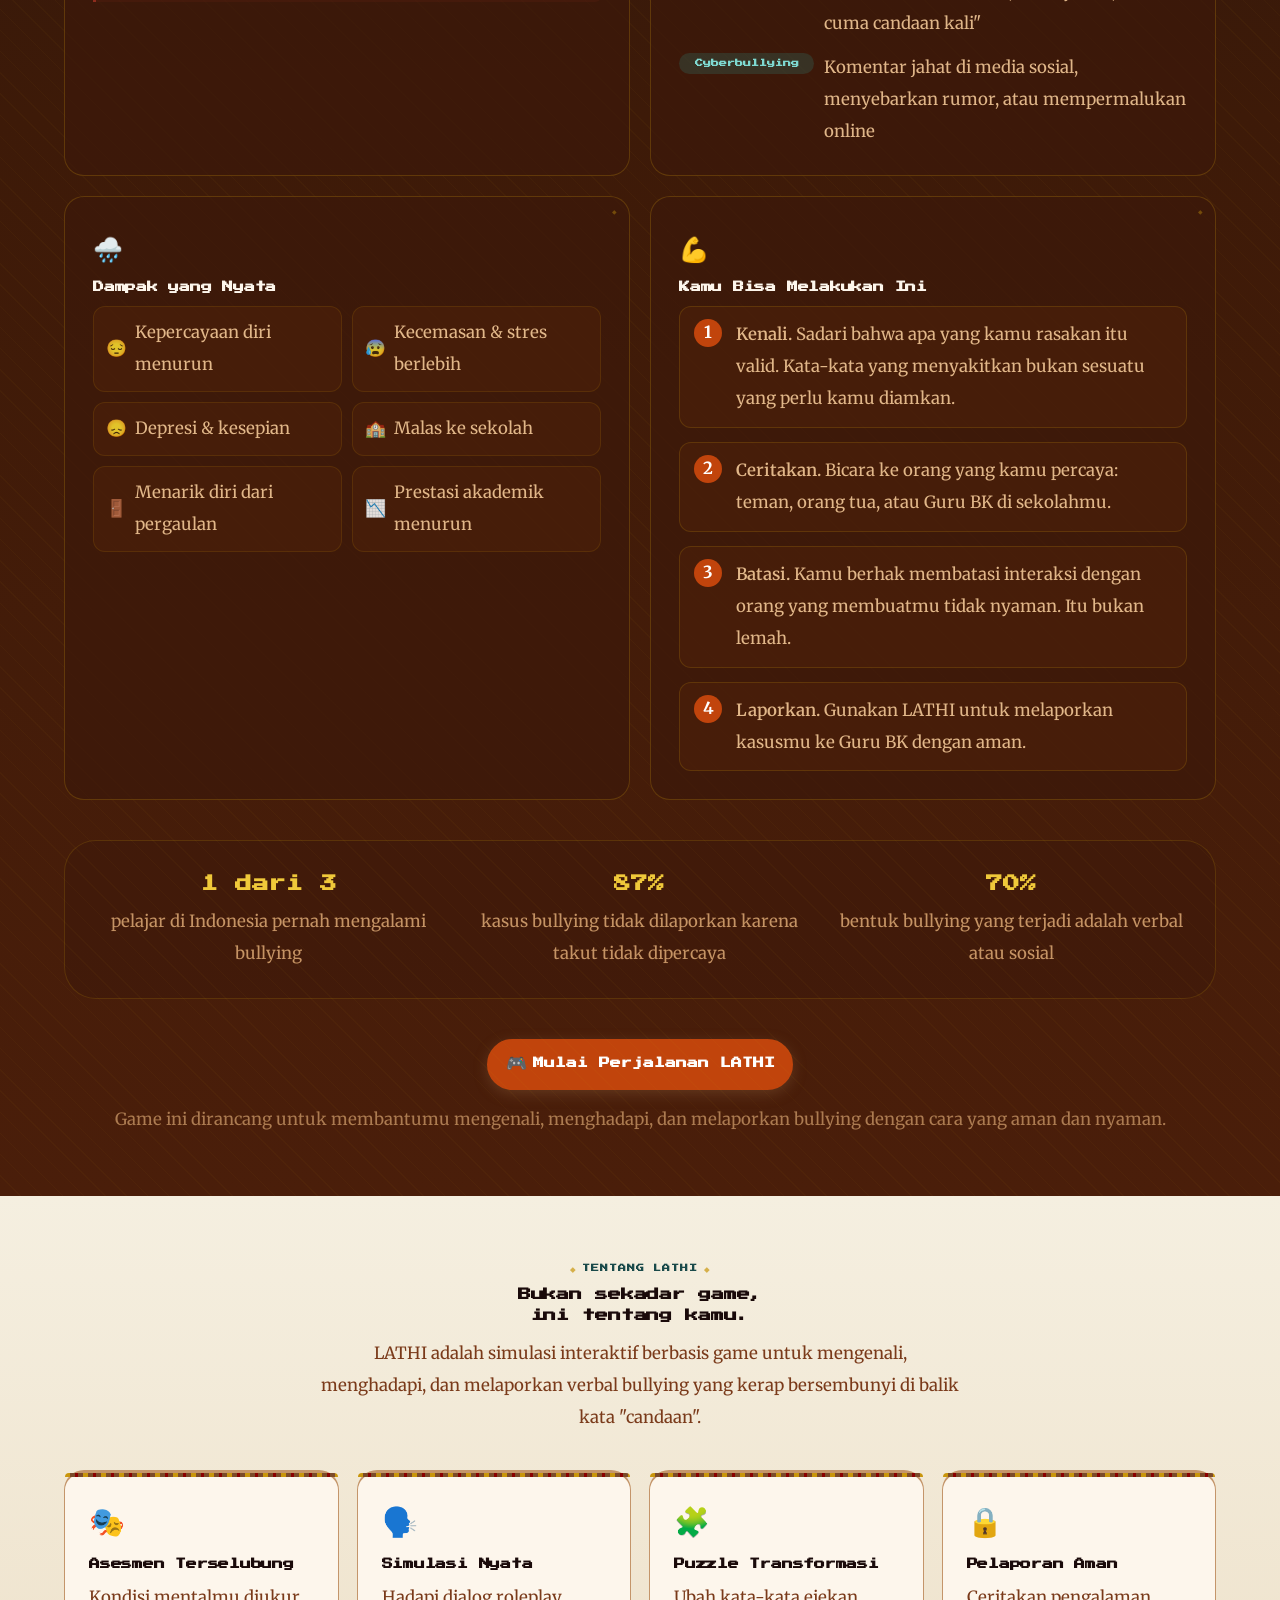
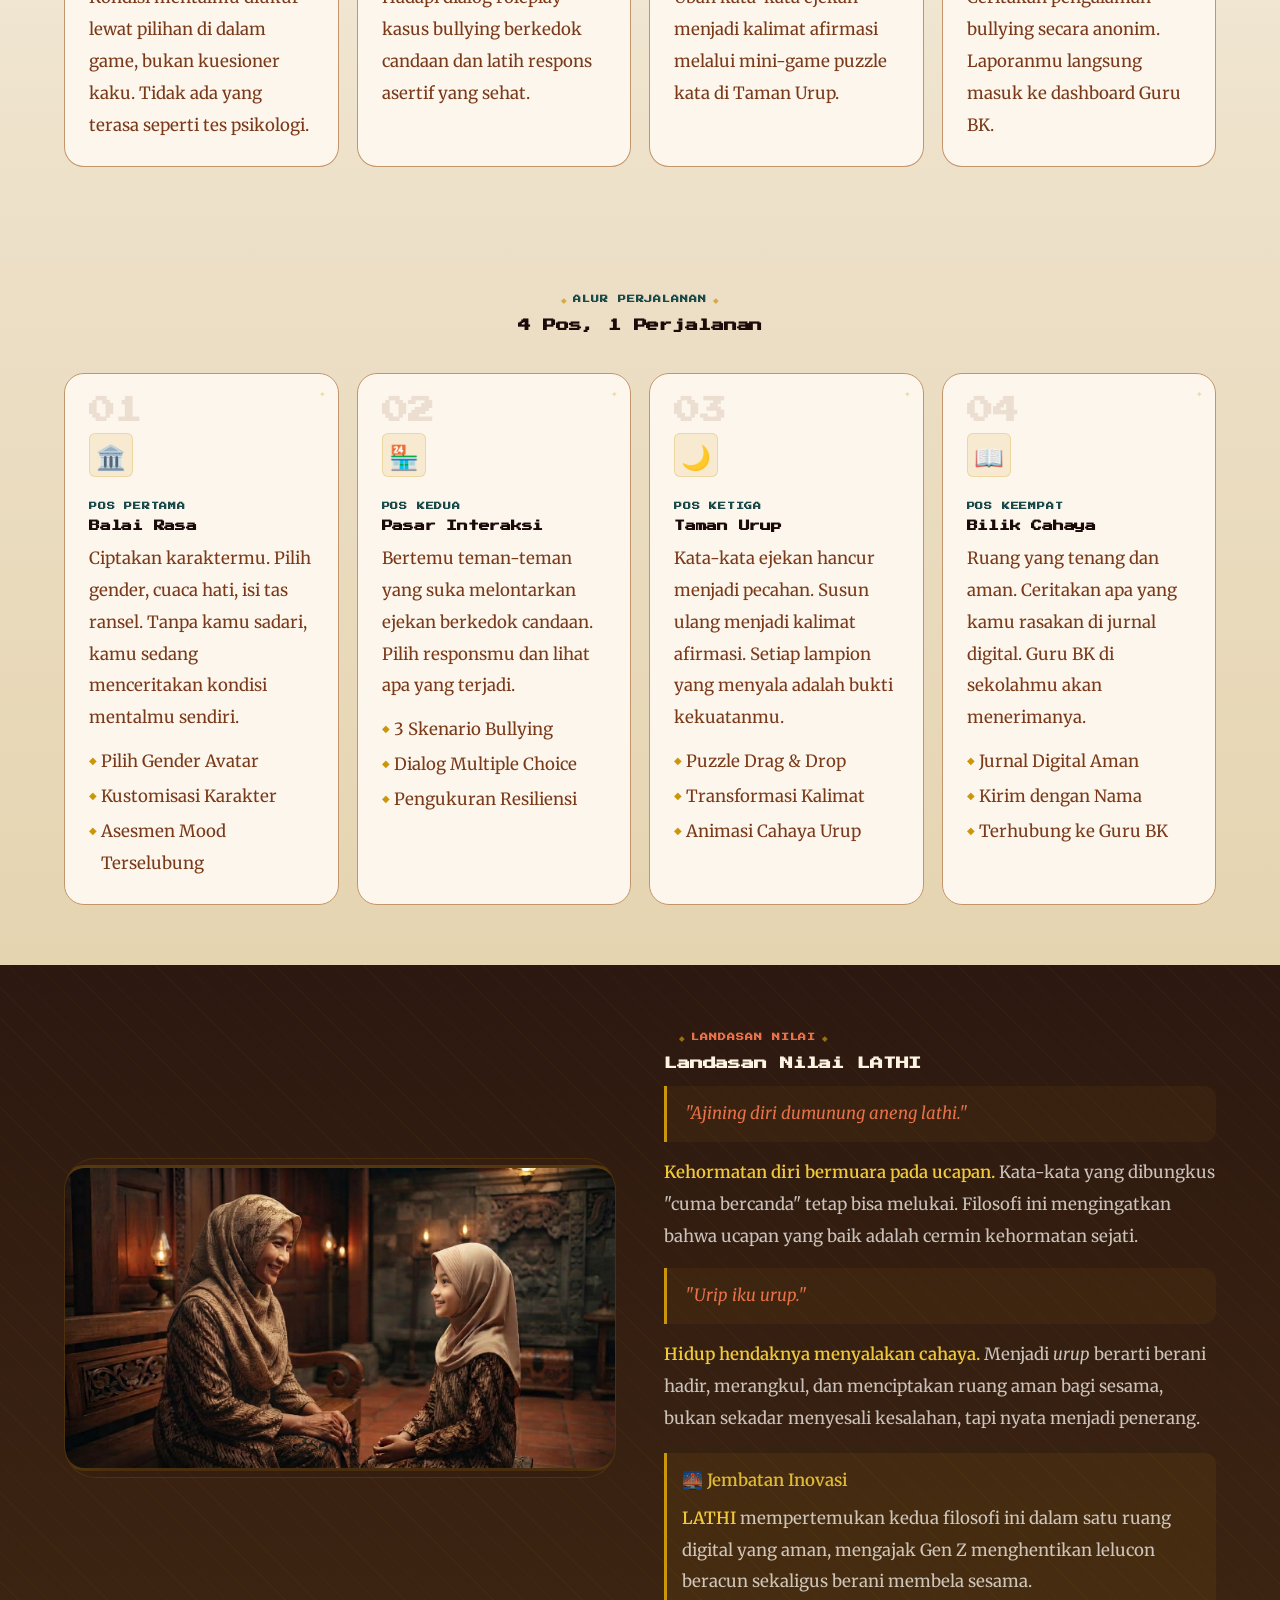
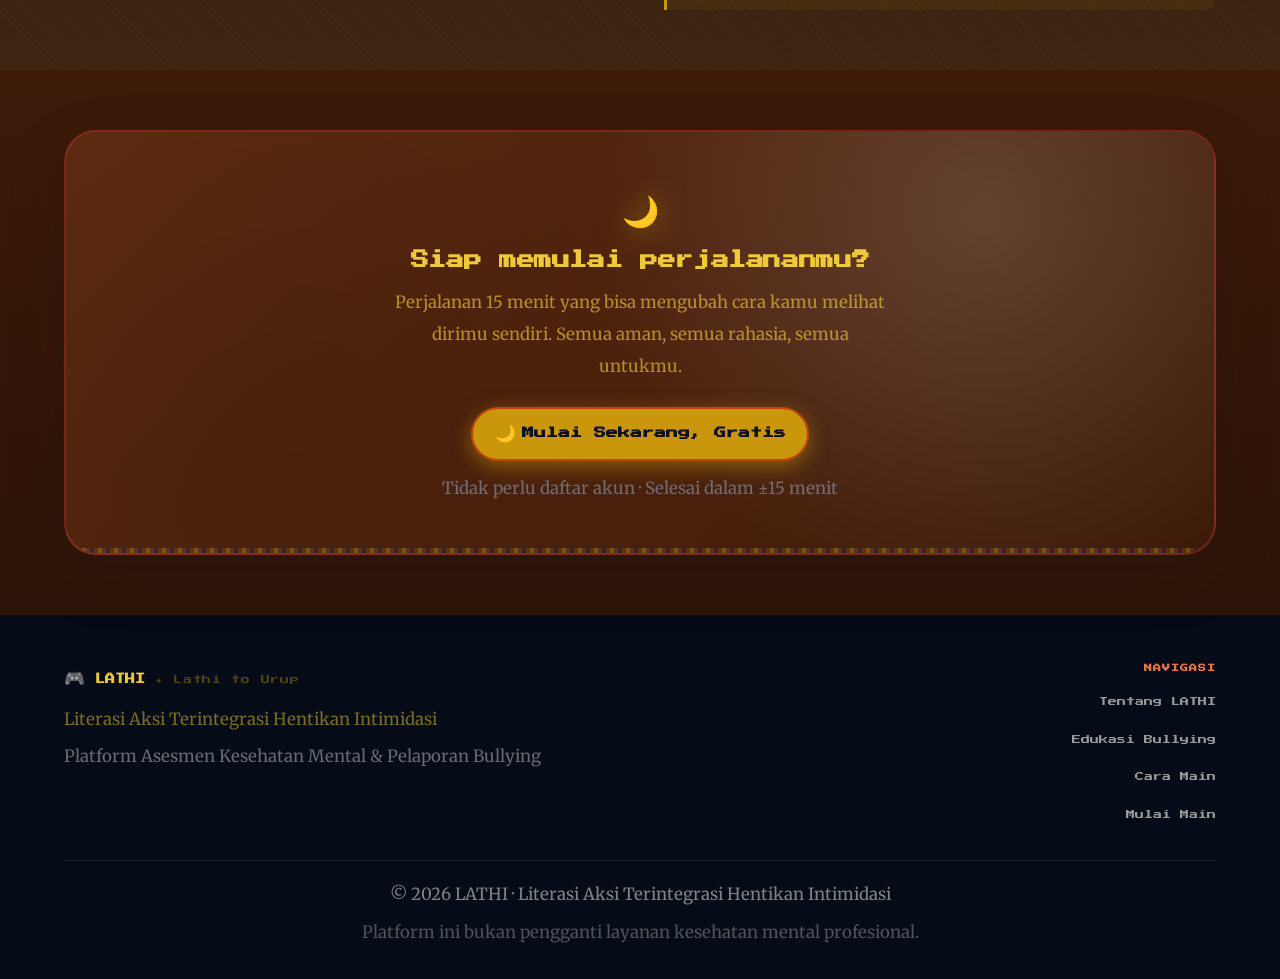
==== commit 3844231c: "update: UI revisions, assets, dan hapus file lama" ====
--- a/index.html
+++ b/index.html
@@ -1,15 +1,29 @@
-<!DOCTYPE html>
+﻿<!DOCTYPE html>
 <html lang="id">
 <head>
   <meta charset="UTF-8" />
   <meta name="viewport" content="width=device-width, initial-scale=1.0" />
-  <title>CANDRANATA — Cipta Agung Nuntun Dharmaning Raga</title>
+  <title>LATHI - Literasi Aksi Terintegrasi Hentikan Intimidasi</title>
   <link rel="preconnect" href="https://fonts.googleapis.com" />
-  <link
-    href="https://fonts.googleapis.com/css2?family=Plus+Jakarta+Sans:wght@300;400;500;600;700;800&family=Playfair+Display:ital,wght@0,700;1,700&display=swap"
-    rel="stylesheet"
-  />
+  <link href="https://fonts.googleapis.com/css2?family=Press+Start+2P&family=Merriweather:ital,wght@0,400;0,700;0,900;1,400;1,700&display=swap" rel="stylesheet" />
   <link rel="stylesheet" href="styles/main.css" />
+  <style>
+    * { font-family: 'Press Start 2P', monospace !important; }
+
+    /* Teks konten pakai Playfair Display */
+    p, li, em, strong,
+    span:not(.section-label):not(.step-location):not(.stat-label):not(.stat-number):not(.bully-tag):not(.bully-stat-num),
+    .card-text, .section-desc, .hero-desc, .hero-note, .step-desc, .step-items li,
+    .bullying-list .bully-desc, .dampak-item span:last-child, .aksi-step div,
+    .bullying-cta-note, .bully-stat-label, .filosofi-text, .filosofi-quote,
+    .footer-tagline, .footer-sub, .footer-disclaimer, .footer-bottom p,
+    .cta-desc, .cta-note, .hero-subtitle,
+    .bullying-note, .bullying-card p {
+      font-family: 'Merriweather', serif !important;
+      font-size: 1.4rem !important;
+      line-height: 1.9 !important;
+    }
+  </style>
 </head>
 <body class="landing-page">
 
@@ -28,19 +42,21 @@
   <!-- ░░ NAVBAR ░░ -->
   <nav class="navbar" role="navigation" aria-label="Navigasi utama">
     <div class="nav-inner container">
-      <a href="index.html" class="nav-logo" aria-label="CANDRANATA - Halaman Utama">
-        <span class="logo-icon" aria-hidden="true">🌙</span>
-        <span class="logo-text">CANDRANATA</span>
+      <a href="index.html" class="nav-logo" aria-label="LATHI - Halaman Utama">
+        <img src="assets/images/judul-LATHI.png" alt="LATHI"
+          style="height:32px;width:auto;image-rendering:pixelated;" />
       </a>
       <ul class="nav-links" role="list">
-        <li><a href="#tentang" class="nav-link">Tentang</a></li>
-        <li><a href="#bullying-info" class="nav-link">Tentang Bullying</a></li>
+        <li><a href="#tentang" class="nav-link">Tentang LATHI</a></li>
+        <li><a href="#bullying-info" class="nav-link">Edukasi Bullying</a></li>
         <li><a href="#cara-main" class="nav-link">Cara Main</a></li>
         <li><a href="#filosofi" class="nav-link">Filosofi</a></li>
-        <li><a href="dashboard/admin.html" class="nav-link nav-link--bk" target="_blank" rel="noopener">
+      </ul>
+      <div class="nav-right">
+        <a href="dashboard/admin.html" class="nav-link nav-link--bk" target="_blank" rel="noopener">
           <span aria-hidden="true">🎓</span> Dashboard BK
-        </a></li>
-      </ul>
+        </a>
+      </div>
       <button class="nav-burger" aria-label="Buka menu" aria-expanded="false" aria-controls="nav-links">
         <span></span><span></span><span></span>
       </button>
@@ -56,21 +72,21 @@
           Platform Asesmen Kesehatan Mental Berbasis Game
         </p>
         <h1 class="hero-title">
-          <span class="title-light">CANDRANATA</span>
+          <img src="assets/images/judul-LATHI.png" alt="LATHI"
+            style="max-height:80px;width:auto;image-rendering:pixelated;display:block;" />
         </h1>
         <p class="hero-subtitle">
-          <em>Cipta Agung Nuntun Dharmaning Raga Aning Nalar Agung Tetep Asisih</em>
+          <em>Literasi Aksi Terintegrasi Hentikan Intimidasi</em>
         </p>
         <p class="hero-desc">
-          Pikiran luhur yang menuntun laku raga menuju akal budi yang terang
-          dan senantiasa berpegang pada kebaikan.
-          <strong>Lathi to Urup</strong> — dari luka menjadi cahaya.
+          Web Game Edukasi Interaktif: Berani Speak Up dan Patahkan Normalisasi Bullying Berkedok "Cuma Bercanda".
+          <br><em style="font-size:0.9em;opacity:0.8;font-style:italic;">Ajining diri dumunung aneng lathi, kehormatan sejati bermuara pada ucapan.</em>
         </p>
         <div class="hero-cta-group">
           <a href="game.html" class="btn btn--primary btn--lg" id="btn-mulai-main">
             <span aria-hidden="true">✨</span> Mulai Perjalanan
           </a>
-          <a href="#bullying-info" class="btn btn--ghost btn--lg">
+          <a href="#bullying-info" class="btn btn--primary btn--lg">
             Kenali Bullying
           </a>
         </div>
@@ -80,54 +96,35 @@
         </p>
       </div>
 
-      <!-- Isometric Game Preview -->
-      <div class="hero-visual" aria-label="Ilustrasi tampilan game isometrik CANDRANATA">
-        <div class="iso-scene" aria-hidden="true">
-          <div class="iso-ground"></div>
-          <!-- Gedung Sekolah -->
-          <div class="iso-building iso-building--sekolah">
-            <div class="sekolah-roof"></div>
-            <div class="sekolah-body">
-              <div class="sekolah-window"></div>
-              <div class="sekolah-window"></div>
-              <div class="sekolah-door"></div>
-            </div>
-            <div class="joglo-label">Sekolah</div>
-          </div>
-          <div class="iso-building iso-building--joglo">
-            <div class="joglo-roof"></div>
-            <div class="joglo-body">
-              <div class="joglo-door"></div>
-            </div>
-            <div class="joglo-label">Balai Rasa</div>
-          </div>
-          <div class="iso-tree"></div>
-          <div class="iso-tree iso-tree--2"></div>
-          <div class="iso-lantern">🌙</div>
-          <div class="iso-lantern iso-lantern--2">✨</div>
-          <!-- Avatar karakter OMORI-style -->
-          <div class="iso-avatar" title="Avatar pemain">
-            <div class="avatar-char">
-              <div class="avatar-hair"></div>
-              <div class="avatar-face">
-                <div class="avatar-eye avatar-eye--l"></div>
-                <div class="avatar-eye avatar-eye--r"></div>
-              </div>
-              <div class="avatar-body-char"></div>
-            </div>
-            <div class="avatar-glow"></div>
-          </div>
-          <div class="path-dot path-dot--1"></div>
-          <div class="path-dot path-dot--2"></div>
-          <div class="path-dot path-dot--3"></div>
-        </div>
-        <div class="visual-badge visual-badge--top">
-          <span>🌙</span> 4 Pos Petualangan
-        </div>
-        <div class="visual-badge visual-badge--bottom">
-          <span>🌿</span> Aman &amp; Rahasia
-        </div>
-      </div>
+      <!-- Hero Visual, Gambar Ilustrasi Game -->
+      <div class="hero-visual" aria-label="Ilustrasi siswi yang dibully oleh sekelompok teman di sekolah">
+        <div style="position:relative;width:100%;max-width:560px;">
+          <img
+            src="assets/images/hero-bullying.jpe"
+            alt="Ilustrasi bullying di sekolah, seorang siswi duduk sendirian sementara sekelompok teman menggosipkannya"
+            style="width:100%;border-radius:16px;display:block;
+              aspect-ratio:16/9;object-fit:cover;
+              box-shadow:0 24px 64px rgba(44,24,16,0.6), 0 0 0 3px rgba(201,150,12,0.25);"
+          />
+          <div style="position:absolute;top:14px;right:-10px;
+            background:rgba(44,24,16,0.9);border:1.5px solid rgba(201,150,12,0.4);
+            border-radius:999px;padding:7px 16px;
+            font-size:12px;font-weight:700;color:rgba(240,201,58,0.95);
+            display:flex;align-items:center;gap:7px;
+            backdrop-filter:blur(8px);box-shadow:0 4px 16px rgba(0,0,0,0.3);">
+            <span>🏮</span> 4 Pos Petualangan
+          </div>
+          <div style="position:absolute;bottom:14px;left:-10px;
+            background:rgba(44,24,16,0.9);border:1.5px solid rgba(201,150,12,0.4);
+            border-radius:999px;padding:7px 16px;
+            font-size:12px;font-weight:700;color:rgba(240,201,58,0.95);
+            display:flex;align-items:center;gap:7px;
+            backdrop-filter:blur(8px);box-shadow:0 4px 16px rgba(0,0,0,0.3);">
+            <span>🌿</span> Aman &amp; Rahasia
+          </div>
+        </div>
+      </div>
+
     </div>
     <div class="hero-wave" aria-hidden="true">
       <svg viewBox="0 0 1440 80" preserveAspectRatio="none">
@@ -173,7 +170,7 @@
         </h2>
         <p class="section-desc">
           Bullying tidak selalu berbentuk kekerasan fisik. Yang paling sering terjadi
-          justru tersembunyi di balik kata-kata — dan itulah yang paling sulit dikenali.
+          justru tersembunyi di balik kata-kata, dan itulah yang paling sulit dikenali.
         </p>
       </div>
 
@@ -183,12 +180,12 @@
           <div class="bullying-icon" aria-hidden="true">💬</div>
           <h3>Apa itu Verbal Bullying?</h3>
           <p>
-            Verbal bullying adalah tindakan menyakiti orang lain menggunakan kata-kata —
-            baik langsung maupun lewat pesan digital. Ini termasuk ejekan, penghinaan,
-            meremehkan, mengancam, atau mengucilkan seseorang dari kelompok.
+            Verbal bullying adalah <strong>tindakan menyakiti orang lain</strong> menggunakan kata-kata,
+            baik langsung maupun lewat pesan digital. Ini termasuk <strong>ejekan, penghinaan,
+            meremehkan, mengancam, atau mengucilkan seseorang dari kelompok.</strong>
           </p>
           <p class="bullying-note">
-            Yang membuat berbahaya: pelaku sering berdalih <em>"cuma bercanda"</em>
+            Yang membuat berbahaya: pelaku sering berdalih <strong><em>"cuma bercanda"</em></strong>
             sehingga korban merasa tidak berhak merasa sakit hati.
           </p>
         </div>
@@ -200,23 +197,23 @@
           <ul class="bullying-list">
             <li>
               <span class="bully-tag bully-tag--body">Body Shaming</span>
-              Mengomentari berat badan, warna kulit, tinggi, atau penampilan fisik
+              <span class="bully-desc">Mengomentari berat badan, warna kulit, tinggi, atau penampilan fisik</span>
             </li>
             <li>
               <span class="bully-tag bully-tag--achieve">Meremehkan</span>
-              "Kamu cuma hoki", "Nggak mungkin bisa", "Ngapain ikut-ikutan"
+              <span class="bully-desc">"Kamu cuma hoki", "Nggak mungkin bisa", "Ngapain ikut-ikutan"</span>
             </li>
             <li>
               <span class="bully-tag bully-tag--social">Pengucilan</span>
-              Tidak diajak bergabung, dijauhi, atau diabaikan di grup chat
+              <span class="bully-desc">Tidak diajak bergabung, dijauhi, atau diabaikan di grup chat</span>
             </li>
             <li>
               <span class="bully-tag bully-tag--gaslight">Gaslighting</span>
-              "Kamu terlalu sensitif", "Lebay deh", "Itu cuma candaan kali"
+              <span class="bully-desc">"Kamu terlalu sensitif", "Lebay deh", "Itu cuma candaan kali"</span>
             </li>
             <li>
               <span class="bully-tag bully-tag--cyber">Cyberbullying</span>
-              Komentar jahat di media sosial, menyebarkan rumor, atau mempermalukan online
+              <span class="bully-desc">Komentar jahat di media sosial, menyebarkan rumor, atau mempermalukan online</span>
             </li>
           </ul>
         </div>
@@ -261,29 +258,29 @@
             <div class="aksi-step">
               <div class="aksi-num">1</div>
               <div>
-                <strong>Kenali</strong> — Sadari bahwa apa yang kamu rasakan itu valid.
-                Kata-kata menyakitkan bukan "lebay" untuk dirasakan.
+                <strong>Kenali.</strong> Sadari bahwa apa yang kamu rasakan itu valid.
+                Kata-kata yang menyakitkan bukan sesuatu yang perlu kamu diamkan.
               </div>
             </div>
             <div class="aksi-step">
               <div class="aksi-num">2</div>
               <div>
-                <strong>Ceritakan</strong> — Bicara ke orang yang kamu percaya: teman,
+                <strong>Ceritakan.</strong> Bicara ke orang yang kamu percaya: teman,
                 orang tua, atau Guru BK di sekolahmu.
               </div>
             </div>
             <div class="aksi-step">
               <div class="aksi-num">3</div>
               <div>
-                <strong>Batasi</strong> — Kamu berhak membatasi interaksi dengan orang
+                <strong>Batasi.</strong> Kamu berhak membatasi interaksi dengan orang
                 yang membuatmu tidak nyaman. Itu bukan lemah.
               </div>
             </div>
             <div class="aksi-step">
               <div class="aksi-num">4</div>
               <div>
-                <strong>Laporkan</strong> — Gunakan CANDRANATA untuk melaporkan
-                kasusmu secara aman dan anonim ke Guru BK.
+                <strong>Laporkan.</strong> Gunakan LATHI untuk melaporkan
+                kasusmu ke Guru BK dengan aman.
               </div>
             </div>
           </div>
@@ -308,7 +305,7 @@
 
       <div class="bullying-cta">
         <a href="game.html" class="btn btn--primary btn--lg">
-          <span aria-hidden="true">🌙</span> Mulai Perjalanan CANDRANATA
+          <span aria-hidden="true">🎮</span> Mulai Perjalanan LATHI
         </a>
         <p class="bullying-cta-note">
           Game ini dirancang untuk membantumu mengenali, menghadapi, dan melaporkan
@@ -322,20 +319,19 @@
   <section class="section section--about" id="tentang" aria-labelledby="heading-tentang">
     <div class="container">
       <div class="section-header">
-        <span class="section-label">Tentang CANDRANATA</span>
+        <span class="section-label">Tentang LATHI</span>
         <h2 class="section-title" id="heading-tentang">
           Bukan sekadar game,<br>ini tentang kamu.
         </h2>
         <p class="section-desc">
-          CANDRANATA adalah ruang aman berbentuk game edukasi interaktif untuk mengenali
-          kondisi mentalmu dan merespons verbal bullying yang kerap bersembunyi di balik kata "candaan".
+          LATHI adalah simulasi interaktif berbasis game untuk mengenali, menghadapi, dan melaporkan verbal bullying yang kerap bersembunyi di balik kata "candaan".
         </p>
       </div>
       <div class="cards-grid">
         <article class="feature-card">
           <div class="card-icon" aria-hidden="true">🎭</div>
           <h3 class="card-title">Asesmen Terselubung</h3>
-          <p class="card-text">Kondisi mentalmu diukur lewat pilihan game — bukan kuesioner kaku. Tidak ada yang terasa seperti tes psikologi.</p>
+          <p class="card-text">Kondisi mentalmu diukur lewat pilihan di dalam game, bukan kuesioner kaku. Tidak ada yang terasa seperti tes psikologi.</p>
         </article>
         <article class="feature-card">
           <div class="card-icon" aria-hidden="true">🗣️</div>
@@ -370,7 +366,7 @@
           <div class="step-content">
             <span class="step-location">Pos Pertama</span>
             <h3 class="step-title">Balai Rasa</h3>
-            <p class="step-desc">Ciptakan avatarmu. Pilih gender, cuaca hati, isi tas ransel — tanpa sadar kamu sedang memetakan kondisi mentalmu.</p>
+            <p class="step-desc">Ciptakan karaktermu. Pilih gender, cuaca hati, isi tas ransel. Tanpa kamu sadari, kamu sedang menceritakan kondisi mentalmu sendiri.</p>
             <ul class="step-items" role="list">
               <li>Pilih Gender Avatar</li>
               <li>Kustomisasi Karakter</li>
@@ -384,7 +380,7 @@
           <div class="step-content">
             <span class="step-location">Pos Kedua</span>
             <h3 class="step-title">Pasar Interaksi</h3>
-            <p class="step-desc">Bertemu NPC yang melontarkan ejekan berkedok candaan. Pilih responsmu — apakah kamu akan menghindar, melawan, atau menjadi asertif?</p>
+            <p class="step-desc">Bertemu teman-teman yang suka melontarkan ejekan berkedok candaan. Pilih responsmu dan lihat apa yang terjadi.</p>
             <ul class="step-items" role="list">
               <li>3 Skenario Bullying</li>
               <li>Dialog Multiple Choice</li>
@@ -411,12 +407,12 @@
           <div class="step-icon" aria-hidden="true">📖</div>
           <div class="step-content">
             <span class="step-location">Pos Keempat</span>
-            <h3 class="step-title">Bilik Lentera</h3>
-            <p class="step-desc">Ruang aman yang tenang. Ceritakan bebanmu di jurnal digital — bisa anonim atau dengan nama. Guru BK akan menerimanya.</p>
+            <h3 class="step-title">Bilik Cahaya</h3>
+            <p class="step-desc">Ruang yang tenang dan aman. Ceritakan apa yang kamu rasakan di jurnal digital. Guru BK di sekolahmu akan menerimanya.</p>
             <ul class="step-items" role="list">
               <li>Jurnal Digital Aman</li>
-              <li>Opsi Anonim/Bernama</li>
-              <li>Koneksi Langsung ke BK</li>
+              <li>Kirim dengan Nama</li>
+              <li>Terhubung ke Guru BK</li>
             </ul>
           </div>
         </li>
@@ -428,36 +424,48 @@
   <section class="section section--filosofi" id="filosofi" aria-labelledby="heading-filosofi">
     <div class="container">
       <div class="filosofi-layout">
-        <div class="filosofi-visual" aria-hidden="true">
-          <div class="lathi-urup-anim">
-            <div class="lathi-text">Lathi</div>
-            <div class="transform-arrow">→</div>
-            <div class="urup-text">Urup</div>
-          </div>
-          <div class="batik-ornament batik-ornament--1"></div>
-          <div class="batik-ornament batik-ornament--2"></div>
+        <div class="filosofi-visual">
+          <img
+            src="assets/images/filosofi-hero.jpe"
+            alt="Ilustrasi filosofi LATHI — Lathi dan Urup"
+            style="width:100%;height:100%;object-fit:cover;border-radius:var(--radius-lg);
+              display:block;box-shadow:0 24px 64px rgba(44,24,16,0.6), 0 0 0 3px rgba(201,150,12,0.25);"
+          />
         </div>
         <div class="filosofi-content">
-          <span class="section-label">Filosofi Inti</span>
-          <h2 class="section-title" id="heading-filosofi">CANDRANATA</h2>
+          <span class="section-label">Landasan Nilai</span>
+          <h2 class="section-title" id="heading-filosofi">Landasan Nilai LATHI</h2>
+
           <p class="filosofi-quote">
-            <em>"Cipta agung nuntun dharmaning raga, menuju akal budi yang terang."</em>
+            <em>"Ajining diri dumunung aneng lathi."</em>
           </p>
           <p class="filosofi-text">
-            <strong>CANDRANATA</strong> berarti pikiran luhur yang menuntun laku raga
-            menuju akal budi yang terang dan senantiasa berpegang pada kebaikan.
+            <strong>Kehormatan diri bermuara pada ucapan.</strong>
+            Kata-kata yang dibungkus "cuma bercanda" tetap bisa melukai. Filosofi ini mengingatkan
+            bahwa ucapan yang baik adalah cermin kehormatan sejati.
+          </p>
+
+          <p class="filosofi-quote" style="margin-top:var(--space-5);">
+            <em>"Urip iku urup."</em>
           </p>
           <p class="filosofi-text">
-            Bagian <strong>"Cipta agung nuntun dharmaning raga"</strong> merepresentasikan
-            bagaimana niat dan pikiran luhur mengendalikan setiap tindakan fisik serta ucapan kita.
-            Dalam filosofi <em>lathi</em>, apa yang diucapkan harus selaras dengan kebenaran batin.
+            <strong>Hidup hendaknya menyalakan cahaya.</strong>
+            Menjadi <em>urup</em> berarti berani hadir, merangkul, dan menciptakan ruang aman
+            bagi sesama, bukan sekadar menyesali kesalahan, tapi nyata menjadi penerang.
           </p>
-          <p class="filosofi-text">
-            <strong>"Menuju akal budi yang terang"</strong> sejalan dengan makna
-            <em>urup</em> — menjadi terang, bermanfaat, dan menuntun diri serta sesama
-            ke arah yang benar. Platform ini hadir dalam semangat <strong>Neo-Tradisional</strong>
-            — kearifan Jawa bertemu sensibilitas Gen Z.
-          </p>
+
+          <div style="margin-top:var(--space-6);padding:var(--space-4) var(--space-5);
+            background:rgba(201,150,12,0.08);border-left:3px solid #C9960C;
+            border-radius:0 var(--radius-md) var(--radius-md) 0;">
+            <p style="font-size:var(--text-sm);font-weight:var(--weight-semi);
+              color:rgba(240,201,58,0.9);margin-bottom:var(--space-2);">
+              🌉 Jembatan Inovasi
+            </p>
+            <p class="filosofi-text" style="margin-bottom:0;font-size:var(--text-sm);">
+              <strong>LATHI</strong> mempertemukan kedua filosofi ini dalam satu ruang digital yang aman,
+              mengajak Gen Z menghentikan lelucon beracun sekaligus berani membela sesama.
+            </p>
+          </div>
         </div>
       </div>
     </div>
@@ -471,7 +479,7 @@
         <h2 class="cta-title" id="heading-cta">Siap memulai perjalananmu?</h2>
         <p class="cta-desc">Perjalanan 15 menit yang bisa mengubah cara kamu melihat dirimu sendiri. Semua aman, semua rahasia, semua untukmu.</p>
         <a href="game.html" class="btn btn--primary btn--xl">
-          <span aria-hidden="true">🌙</span> Mulai Sekarang — Gratis
+          <span aria-hidden="true">🌙</span> Mulai Sekarang, Gratis
         </a>
         <p class="cta-note">Tidak perlu daftar akun · Selesai dalam ±15 menit</p>
       </div>
@@ -481,38 +489,24 @@
   <!-- ░░ FOOTER ░░ -->
   <footer class="footer" role="contentinfo">
     <div class="container">
-      <div class="footer-grid">
+      <div class="footer-grid" style="grid-template-columns:1fr auto;">
         <div class="footer-brand">
-          <div class="footer-logo"><span aria-hidden="true">🌙</span> CANDRANATA</div>
-          <p class="footer-tagline">Cipta Agung Nuntun Dharmaning Raga</p>
+          <div class="footer-logo"><span aria-hidden="true">🎮</span> LATHI</div>
+          <p class="footer-tagline">Literasi Aksi Terintegrasi Hentikan Intimidasi</p>
           <p class="footer-sub">Platform Asesmen Kesehatan Mental &amp; Pelaporan Bullying</p>
         </div>
-        <nav class="footer-nav" aria-label="Navigasi footer">
+        <nav class="footer-nav" aria-label="Navigasi footer" style="text-align:right;">
           <h3 class="footer-nav-title">Navigasi</h3>
           <ul role="list">
-            <li><a href="#tentang">Tentang</a></li>
-            <li><a href="#bullying-info">Tentang Bullying</a></li>
+            <li><a href="#tentang">Tentang LATHI</a></li>
+            <li><a href="#bullying-info">Edukasi Bullying</a></li>
             <li><a href="#cara-main">Cara Main</a></li>
             <li><a href="game.html">Mulai Main</a></li>
           </ul>
         </nav>
-        <nav class="footer-nav" aria-label="Untuk Pendidik">
-          <h3 class="footer-nav-title">Untuk Pendidik</h3>
-          <ul role="list">
-            <li><a href="dashboard/admin.html" target="_blank" rel="noopener">Dashboard BK</a></li>
-            <li><a href="#">Panduan Guru</a></li>
-            <li><a href="#">Integrasi Sekolah</a></li>
-          </ul>
-        </nav>
-        <div class="footer-info">
-          <h3 class="footer-nav-title">Butuh Bantuan Segera?</h3>
-          <p>Jika kamu dalam kondisi krisis:</p>
-          <a href="tel:119" class="crisis-link">📞 Into The Light: 119 ext 8</a>
-          <a href="tel:021-7884-2580" class="crisis-link">📞 Yayasan Pulih: (021) 788-42580</a>
-        </div>
       </div>
       <div class="footer-bottom">
-        <p>© 2024 CANDRANATA · Dibuat dengan 💛 untuk kesejahteraan mental generasi muda Indonesia</p>
+        <p>© 2026 LATHI · Literasi Aksi Terintegrasi Hentikan Intimidasi</p>
         <p class="footer-disclaimer">Platform ini bukan pengganti layanan kesehatan mental profesional.</p>
       </div>
     </div>
--- a/styles/main.css
+++ b/styles/main.css
@@ -1,50 +1,54 @@
-/* ============================================================
-   CANDRANATA — main.css
+﻿/* ============================================================
+   LATHI — main.css
    Global Design System: Neo-Tradisional Jawa Modern / Gen Z
    Cipta Agung Nuntun Dharmaning Raga
    ============================================================ */
 
-/* ── 1. DESIGN TOKENS ── */
+/* ── FONT Press Start 2P ── */
+
+
+/* ── 1. DESIGN TOKENS — Tema Jawa Coklat ── */
 :root {
-  /* Primary palette — Biru Bulan Candranata */
-  --color-primary:        #5B8FD4;   /* Biru Bulan — utama */
-  --color-primary-dark:   #3A6BB5;
-  --color-primary-light:  #A8C8F0;
-  --color-secondary:      #4A7C59;   /* Hijau Daun Jati */
-  --color-secondary-dark: #335542;
-  --color-accent:         #C0392B;   /* Merah Batik */
-  --color-accent-soft:    #F08080;
-  --color-teal:           #2C9B8F;   /* Teal Cahaya */
-  --color-indigo:         #4C5FA1;   /* Biru Langit Malam */
-  --color-gold:           #F4A62A;   /* Emas Joglo */
-  --color-gold-dark:      #D4891A;
-
-  /* Neutral / background */
-  --color-bg:             #F0F4FF;   /* Biru malam pucat */
-  --color-bg-secondary:   #E8EEF8;   /* Biru bulan */
-  --color-bg-dark:        #0D1120;   /* Malam dalam */
-  --color-bg-card:        #FFFFFF;
-  --color-surface:        #D8E4F5;
-
-  /* Text */
-  --color-text:           #1A2240;
-  --color-text-muted:     #4A5880;
-  --color-text-light:     #8A9BC0;
-  --color-text-inverse:   #F0F4FF;
-
-  /* Semantic */
-  --color-success:        #27AE60;
-  --color-warning:        #F39C12;
-  --color-danger:         #E74C3C;
-  --color-info:           #2980B9;
+  /* ── Palet Jawa Coklat Tua-Muda ── */
+  --color-primary:        #C1440C;   /* Merah Bata Batik */
+  --color-primary-dark:   #8B2500;   /* Merah Bata Tua */
+  --color-primary-light:  #E8714A;   /* Merah Bata Muda */
+  --color-secondary:      #1A4A4A;   /* Teal Gelap Kain */
+  --color-secondary-dark: #0D2E2E;
+  --color-accent:         #7A1A1A;   /* Maroon Tua */
+  --color-accent-soft:    #E8A080;
+  --color-teal:           #1A4A4A;
+  --color-indigo:         #4C5FA1;
+  --color-gold:           #D4881A;   /* Emas Kain */
+  --color-gold-dark:      #8B5014;
+  --color-gold-light:     #F0D9A0;   /* Krem Gading */
+
+  /* ── Background Jawa ── */
+  --color-bg:             #FDF4E3;   /* Krem Gading Terang */
+  --color-bg-secondary:   #F5E8C8;   /* Krem Batik Hangat */
+  --color-bg-dark:        #1A0A0A;   /* Maroon Sangat Tua */
+  --color-bg-card:        #FFFBF0;   /* Putih Gading */
+  --color-surface:        #E8CDAA;   /* Krem Pasir */
+
+  /* ── Text ── */
+  --color-text:           #1A0A0A;   /* Maroon Sangat Tua */
+  --color-text-muted:     #7A3A1A;   /* Merah Bata Muted */
+  --color-text-light:     #C08060;   /* Merah Bata Light */
+  --color-text-inverse:   #FDF4E3;
+
+  /* ── Semantic ── */
+  --color-success:        #2D7A4F;
+  --color-warning:        #C9960C;
+  --color-danger:         #C0392B;
+  --color-info:           #5B8FD4;
 
   /* Skor tipe mental */
-  --color-ksatria:        #5B8FD4;   /* Ksatria Candranata */
-  --color-daun:           #7F8C8D;   /* Daun Terduduk */
+  --color-ksatria:        #8B5E3C;
+  --color-daun:           #7A5C3E;
 
   /* Typography */
-  --font-body:   'Plus Jakarta Sans', system-ui, sans-serif;
-  --font-display:'Playfair Display', Georgia, serif;
+  --font-body:   'Press Start 2P', 'Press Start 2P', monospace;
+  --font-display:'Press Start 2P', monospace;
 
   --text-xs:    0.75rem;
   --text-sm:    0.875rem;
@@ -90,7 +94,7 @@
   --shadow-md:  0 4px 16px rgba(43,36,23,0.10), 0 2px 6px rgba(43,36,23,0.06);
   --shadow-lg:  0 8px 32px rgba(43,36,23,0.12), 0 4px 12px rgba(43,36,23,0.08);
   --shadow-xl:  0 20px 60px rgba(43,36,23,0.15), 0 8px 24px rgba(43,36,23,0.10);
-  --shadow-glow-gold:  0 0 24px rgba(91,143,212,0.5);
+  --shadow-glow-gold:  0 0 24px rgba(139,94,60,0.5);
   --shadow-glow-green: 0 0 20px rgba(74,124,89,0.40);
 
   /* Transitions */
@@ -125,7 +129,7 @@
 }
 
 body {
-  font-family: var(--font-body);
+  font-family: 'Press Start 2P', monospace;
   font-size: var(--text-base);
   color: var(--color-text);
   background-color: var(--color-bg);
@@ -209,7 +213,7 @@
   background: var(--color-primary);
   color: #fff;
   border-color: var(--color-primary);
-  box-shadow: 0 4px 14px rgba(91,143,212,0.4);
+  box-shadow: 0 4px 14px rgba(139,94,60,0.4);
 }
 .btn--primary:hover:not(:disabled) {
   background: var(--color-primary-dark);
@@ -259,6 +263,7 @@
   justify-content: space-between;
   height: 64px;
   gap: var(--space-4);
+  position: relative;
 }
 .nav-logo {
   display: flex;
@@ -273,7 +278,15 @@
 .nav-links {
   display: flex;
   align-items: center;
-  gap: var(--space-6);
+  gap: var(--space-8);
+  position: absolute;
+  left: 50%;
+  transform: translateX(-50%);
+}
+.nav-right {
+  margin-left: auto;
+  display: flex;
+  align-items: center;
 }
 .nav-link {
   font-size: var(--text-sm);
@@ -332,9 +345,9 @@
   position: absolute;
   inset: 0;
   background-image:
-    radial-gradient(circle at 20% 80%, rgba(91,143,212,0.18) 0%, transparent 50%),
+    radial-gradient(circle at 20% 80%, rgba(139,94,60,0.18) 0%, transparent 50%),
     radial-gradient(circle at 80% 20%, rgba(74,124,89,0.12) 0%, transparent 40%),
-    radial-gradient(ellipse at 50% 0%, rgba(91,143,212,0.08) 0%, transparent 60%);
+    radial-gradient(ellipse at 50% 0%, rgba(139,94,60,0.08) 0%, transparent 60%);
   pointer-events: none;
 }
 
@@ -364,7 +377,7 @@
 .tagline-dot { color: var(--color-primary); font-size: 0.6rem; }
 
 .hero-title {
-  font-family: var(--font-display);
+  font-family: 'Press Start 2P', monospace;
   font-size: clamp(var(--text-3xl), 8vw, 5.5rem);
   font-weight: 700;
   line-height: 1;
@@ -372,10 +385,11 @@
   margin-bottom: var(--space-3);
 }
 .title-light {
-  background: linear-gradient(135deg, #A8C8F0 0%, #5B8FD4 50%, #3A6BB5 100%);
+  background: linear-gradient(135deg, #F0C93A 0%, #C9960C 40%, #8B5E3C 100%);
   -webkit-background-clip: text;
   -webkit-text-fill-color: transparent;
   background-clip: text;
+  filter: drop-shadow(0 0 20px rgba(201,150,12,0.35));
 }
 
 .hero-subtitle {
@@ -639,7 +653,7 @@
   font-size: clamp(var(--text-2xl), 4vw, var(--text-4xl));
   color: var(--color-text);
   margin-bottom: var(--space-4);
-  font-family: var(--font-display);
+  font-family: 'Press Start 2P', monospace;
 }
 .section-desc {
   font-size: var(--text-md);
@@ -749,8 +763,8 @@
   content: '◆';
   position: absolute;
   left: 0;
-  font-size: 0.4rem;
-  top: 0.4em;
+  font-size: 0.6em;
+  top: 0.35em;
   color: var(--color-primary);
 }
 
@@ -779,7 +793,7 @@
   display: flex;
   align-items: center;
   gap: var(--space-6);
-  font-family: var(--font-display);
+  font-family: 'Press Start 2P', monospace;
   font-size: clamp(var(--text-2xl), 5vw, var(--text-4xl));
   font-style: italic;
 }
@@ -816,7 +830,7 @@
 }
 
 .filosofi-quote {
-  font-family: var(--font-display);
+  font-family: 'Press Start 2P', monospace;
   font-size: var(--text-xl);
   font-style: italic;
   color: var(--color-primary-light);
@@ -854,7 +868,7 @@
 }
 .cta-ornament { font-size: 3rem; margin-bottom: var(--space-4); animation: float 4s ease-in-out infinite; }
 .cta-title {
-  font-family: var(--font-display);
+  font-family: 'Press Start 2P', monospace;
   font-size: clamp(var(--text-2xl), 4vw, var(--text-4xl));
   color: var(--color-bg-dark);
   margin-bottom: var(--space-4);
@@ -946,7 +960,7 @@
 .text-input, .journal-textarea {
   width: 100%;
   padding: var(--space-4);
-  font-family: var(--font-body);
+  font-family: 'Press Start 2P', monospace;
   font-size: var(--text-base);
   color: var(--color-text);
   background: var(--color-bg);
@@ -1056,7 +1070,8 @@
   .hero-desc  { max-width: 100%; }
   .hero-cta-group { justify-content: center; }
   .hero-note  { justify-content: center; }
-  .hero-visual { display: none; }
+  /* hero-visual tetap tampil — tapi full width di bawah */
+  .hero-visual { display: block; margin: 0 auto; max-width: 480px; }
   .filosofi-layout { grid-template-columns: 1fr; }
   .footer-grid { grid-template-columns: 1fr 1fr; }
 }
@@ -1098,19 +1113,19 @@
 
 
 /* ============================================================
-   CANDRANATA — Tambahan: Section Bullying, Karakter Hero
+   LATHI — Tambahan: Section Bullying, Karakter Hero
    ============================================================ */
 
 /* ── Hero override: warna teks gelap jadi terang ── */
 .hero .hero-tagline { color: rgba(168,200,240,0.9); }
 .hero .tagline-dot  { color: var(--color-primary-light); }
-.navbar { background: rgba(13,17,32,0.95); border-bottom-color: rgba(91,143,212,0.2); }
+.navbar { background: rgba(44,24,16,0.96); border-bottom-color: rgba(139,94,60,0.2); }
 .nav-link { color: rgba(240,244,255,0.7); }
 .nav-link:hover { color: var(--color-primary-light); }
 .nav-logo { color: var(--color-primary-light); }
 
 /* Stats strip */
-.stats-strip { background: rgba(13,17,32,0.8); border-color: rgba(91,143,212,0.15); }
+.stats-strip { background: rgba(13,17,32,0.8); border-color: rgba(139,94,60,0.15); }
 .stat-number { color: var(--color-primary-light); }
 .stat-label  { color: rgba(168,200,240,0.7); }
 
@@ -1211,12 +1226,12 @@
 }
 .bullying-card {
   background: rgba(255,255,255,0.04);
-  border: 1.5px solid rgba(91,143,212,0.2);
+  border: 1.5px solid rgba(139,94,60,0.2);
   border-radius: var(--radius-lg);
   padding: 28px;
   transition: transform var(--transition-base), border-color var(--transition-base);
 }
-.bullying-card:hover { transform: translateY(-3px); border-color: rgba(91,143,212,0.4); }
+.bullying-card:hover { transform: translateY(-3px); border-color: rgba(139,94,60,0.4); }
 .bullying-icon { font-size: 2rem; margin-bottom: 12px; }
 .bullying-card h3 { font-size: var(--text-lg); font-weight: 700; color: var(--color-text-inverse); margin-bottom: 12px; }
 .bullying-card p  { font-size: var(--text-sm); color: rgba(168,200,240,0.75); line-height: 1.7; margin-bottom: 10px; }
@@ -1232,11 +1247,12 @@
 }
 .bullying-list { list-style: none; display: flex; flex-direction: column; gap: 12px; margin: 0; padding: 0; }
 .bullying-list li { display: flex; align-items: flex-start; gap: 10px; font-size: var(--text-sm); color: rgba(168,200,240,0.8); line-height: 1.6; }
+.bully-desc { flex: 1; display: block; word-break: break-word; text-align: left; }
 .bully-tag {
   display: inline-block; flex-shrink: 0;
   font-size: 10px; font-weight: 700;
   padding: 3px 10px; border-radius: var(--radius-full);
-  margin-top: 1px;
+  margin-top: 1px; min-width: 110px; text-align: center;
 }
 .bully-tag--body     { background: rgba(231,76,60,0.2);  color: #F08080; }
 .bully-tag--achieve  { background: rgba(243,156,18,0.2); color: #F4C57A; }
@@ -1250,8 +1266,8 @@
 .dampak-item {
   display: flex; align-items: center; gap: 8px;
   padding: 10px 12px;
-  background: rgba(91,143,212,0.06);
-  border: 1px solid rgba(91,143,212,0.15);
+  background: rgba(139,94,60,0.06);
+  border: 1px solid rgba(139,94,60,0.15);
   border-radius: var(--radius-md);
   font-size: var(--text-sm);
   color: rgba(168,200,240,0.8);
@@ -1262,8 +1278,8 @@
 .aksi-step {
   display: flex; gap: 14px; align-items: flex-start;
   padding: 12px 14px;
-  background: rgba(91,143,212,0.06);
-  border: 1px solid rgba(91,143,212,0.15);
+  background: rgba(139,94,60,0.06);
+  border: 1px solid rgba(139,94,60,0.15);
   border-radius: var(--radius-md);
   font-size: var(--text-sm);
   color: rgba(168,200,240,0.8);
@@ -1281,8 +1297,8 @@
 
 .bullying-stats {
   display: grid; grid-template-columns: repeat(3,1fr); gap: 20px;
-  background: rgba(91,143,212,0.08);
-  border: 1px solid rgba(91,143,212,0.15);
+  background: rgba(139,94,60,0.08);
+  border: 1px solid rgba(139,94,60,0.15);
   border-radius: var(--radius-xl);
   padding: 28px;
   margin-bottom: 40px;
@@ -1315,7 +1331,7 @@
 /* ── CTA card override ── */
 .cta-card {
   background: linear-gradient(135deg, #1A2A4A 0%, #0D1A35 100%);
-  border: 1px solid rgba(91,143,212,0.25);
+  border: 1px solid rgba(139,94,60,0.25);
 }
 .cta-title   { color: var(--color-text-inverse); }
 .cta-desc    { color: rgba(168,200,240,0.75); }
@@ -1342,3 +1358,711 @@
   .bullying-stats { grid-template-columns: 1fr; gap: 16px; }
   .dampak-grid    { grid-template-columns: 1fr; }
 }
+
+/* ============================================================
+   LATHI — main.css Tambahan: Tema Jawa Landing Page
+   ============================================================ */
+
+/* ── Warna Jawa di landing ── */
+:root {
+  --sogan:       #7B4B2A;
+  --sogan-light: #C48B5A;
+  --troso:       #1B2A6B;
+  --parang:      #8B0000;
+  --emas-joglo:  #C9960C;
+  --emas-muda:   #F0C93A;
+}
+
+/* ── Hero: nuansa langit malam Jawa ── */
+.hero-tagline {
+  background: rgba(201,150,12,0.12);
+  border: 1px solid rgba(201,150,12,0.2);
+  padding: var(--space-1) var(--space-3);
+  border-radius: var(--radius-full);
+  display: inline-flex;
+  align-items: center;
+  gap: var(--space-2);
+}
+
+/* Iso scene: background langit malam -->  */
+.iso-scene {
+  background: linear-gradient(
+    180deg,
+    #060B18 0%,
+    #0D1525 40%,
+    #1A3D10 70%,
+    #0D2A08 100%
+  );
+  border-radius: var(--radius-lg);
+  box-shadow: 0 0 40px rgba(201,150,12,0.15), var(--shadow-xl);
+  border: 1px solid rgba(201,150,12,0.1);
+}
+.iso-ground {
+  background: linear-gradient(180deg, #1A3D10 0%, #0D2A08 100%) !important;
+}
+
+/* ── Section headers: aksen batik ── */
+.section-label {
+  position: relative;
+  padding: 0 var(--space-3);
+}
+.section-label::before,
+.section-label::after {
+  content: '◆';
+  font-size: 0.55rem;
+  color: var(--emas-joglo);
+  margin: 0 var(--space-2);
+  opacity: 0.7;
+}
+
+/* ── Feature cards: border aksen emas ── */
+.feature-card {
+  border-top: 3px solid transparent;
+  background-image: linear-gradient(var(--color-bg-card), var(--color-bg-card)),
+    linear-gradient(90deg, var(--emas-joglo), var(--color-primary), var(--emas-joglo));
+  background-origin: border-box;
+  background-clip: padding-box, border-box;
+  border-top-color: transparent;
+}
+.feature-card::before {
+  content: '';
+  display: block;
+  height: 3px;
+  background: repeating-linear-gradient(
+    90deg,
+    var(--emas-joglo) 0px, var(--emas-joglo) 4px,
+    var(--sogan) 4px, var(--sogan) 8px,
+    var(--parang) 8px, var(--parang) 10px,
+    var(--sogan) 10px, var(--sogan) 14px
+  );
+  margin: calc(-1 * var(--space-8)) calc(-1 * var(--space-8)) var(--space-5);
+  border-radius: var(--radius-lg) var(--radius-lg) 0 0;
+  opacity: 0.8;
+}
+
+/* ── Step cards: ornamen nomor emas ── */
+.step-number {
+  color: rgba(201,150,12,0.15);
+  font-size: var(--text-4xl);
+}
+.step-card::after {
+  content: '✦';
+  position: absolute;
+  top: var(--space-4);
+  right: var(--space-4);
+  font-size: 0.7rem;
+  color: var(--emas-joglo);
+  opacity: 0.3;
+}
+
+/* ── Filosofi: visual border gold ── */
+.filosofi-visual {
+  min-height: 320px;
+  border: 1px solid rgba(201,150,12,0.12);
+  border-radius: var(--radius-xl);
+  overflow: hidden;
+  background: rgba(201,150,12,0.03);
+}
+
+/* Lathi-Urup animasi dengan nuansa Jawa */
+.lathi-text  { color: rgba(240,168,168,0.75); }
+.urup-text   { color: var(--emas-muda); }
+.transform-arrow { color: var(--emas-joglo); }
+
+/* ── Filosofi content: quote style Jawa ── */
+.filosofi-quote {
+  border-left-color: var(--emas-joglo);
+  background: rgba(201,150,12,0.06);
+  padding: var(--space-4) var(--space-6);
+  border-radius: 0 var(--radius-md) var(--radius-md) 0;
+}
+.filosofi-text strong { color: var(--emas-muda); }
+
+/* ── CTA card: ornamen batik border ── */
+.cta-card::after {
+  content: '';
+  position: absolute;
+  bottom: 0; left: 0; right: 0;
+  height: 5px;
+  background: repeating-linear-gradient(
+    90deg,
+    var(--emas-joglo) 0px, var(--emas-joglo) 4px,
+    var(--sogan) 4px, var(--sogan) 8px,
+    var(--troso) 8px, var(--troso) 12px,
+    var(--sogan) 12px, var(--sogan) 16px
+  );
+  opacity: 0.4;
+  border-radius: 0 0 var(--radius-xl) var(--radius-xl);
+}
+
+/* ── Footer: sentuhan sogan ── */
+.footer-logo::after {
+  content: ' ✦ Lathi to Urup';
+  font-size: var(--text-xs);
+  color: rgba(201,150,12,0.4);
+  font-weight: var(--weight-normal);
+  letter-spacing: 0.08em;
+}
+
+/* ── Navbar: ornamen emas ── */
+.navbar::after {
+  content: '';
+  position: absolute;
+  bottom: 0; left: 0; right: 0;
+  height: 2px;
+  background: repeating-linear-gradient(
+    90deg,
+    rgba(201,150,12,0.4) 0px, rgba(201,150,12,0.4) 3px,
+    transparent 3px, transparent 8px
+  );
+  pointer-events: none;
+}
+
+/* ── Stats strip: border batik ── */
+.stats-strip {
+  border-top: 3px solid transparent;
+  border-image: repeating-linear-gradient(
+    90deg,
+    var(--emas-joglo) 0px, var(--emas-joglo) 4px,
+    rgba(201,150,12,0.2) 4px, rgba(201,150,12,0.2) 8px
+  ) 3;
+}
+
+/* ── Bullying section: ornamen Jawa ── */
+.bullying-card {
+  position: relative;
+}
+.bullying-card::after {
+  content: '◆';
+  position: absolute;
+  top: var(--space-3);
+  right: var(--space-4);
+  font-size: 0.5rem;
+  color: rgba(201,150,12,0.3);
+}
+
+/* ── Visual badges hero: gaya joglo ── */
+.visual-badge {
+  background: rgba(13,21,37,0.9) !important;
+  border: 1px solid rgba(201,150,12,0.3) !important;
+  color: rgba(168,200,240,0.9);
+}
+.visual-badge span { color: var(--emas-muda); }
+
+/* ── Aksara ornamen animasi di hero ── */
+@keyframes aksara-drift {
+  0%   { opacity: 0.05; transform: translateY(0) rotate(0deg); }
+  50%  { opacity: 0.1;  transform: translateY(-6px) rotate(2deg); }
+  100% { opacity: 0.05; transform: translateY(0) rotate(0deg); }
+}
+
+/* ── Particle override: ganti jadi motif Jawa ── */
+.particle--lantern-1 { opacity: 0.15 !important; }
+.particle--lantern-2 { opacity: 0.12 !important; }
+
+/* ── Journey steps: icon bingkai emas ── */
+.step-icon {
+  background: rgba(201,150,12,0.1);
+  border: 1px solid rgba(201,150,12,0.2);
+  border-radius: var(--radius-sm);
+  width: 44px; height: 44px;
+  display: flex; align-items: center; justify-content: center;
+  margin-bottom: var(--space-3);
+}
+
+/* ── Responsive ── */
+@media (max-width: 640px) {
+  .feature-card::before { margin: calc(-1 * var(--space-5)) calc(-1 * var(--space-5)) var(--space-4); }
+}
+
+/* ============================================================
+   LATHI — Vibes Jawa Lebih Kuat (Landing Page)
+   ============================================================ */
+
+/* ── Hero: langit malam dengan motif batik lebih terasa ── */
+.hero {
+  background: linear-gradient(
+    160deg,
+    #2C1810 0%,
+    #3D2512 35%,
+    #4A2E18 65%,
+    #2C1810 100%
+  ) !important;
+}
+.hero::after {
+  content: '';
+  position: absolute;
+  inset: 0;
+  background-image:
+    radial-gradient(ellipse at 15% 85%, rgba(201,150,12,0.12) 0%, transparent 45%),
+    radial-gradient(ellipse at 85% 15%, rgba(74,124,89,0.10) 0%, transparent 40%),
+    repeating-linear-gradient(
+      45deg,
+      transparent,
+      transparent 40px,
+      rgba(201,150,12,0.03) 40px,
+      rgba(201,150,12,0.03) 41px
+    );
+  pointer-events: none;
+}
+
+/* Tagline hero — warna sogan emas */
+.hero-tagline {
+  background: rgba(139,94,60,0.15) !important;
+  border-color: rgba(201,150,12,0.3) !important;
+  color: rgba(240,201,58,0.9) !important;
+}
+
+/* Subtitle — warna emas muda */
+.hero-subtitle { color: rgba(212,168,100,0.85) !important; }
+.hero-desc strong { color: #F0C93A; }
+
+/* ── Navbar: border emas Jawa ── */
+.navbar::after {
+  background: repeating-linear-gradient(
+    90deg,
+    rgba(201,150,12,0.5) 0px, rgba(201,150,12,0.5) 3px,
+    transparent 3px, transparent 9px
+  ) !important;
+}
+
+/* ── Section headers: ornamen emas ── */
+.section-label::before,
+.section-label::after { color: var(--emas-joglo, #C9960C) !important; }
+
+/* ── Filosofi: glow emas di animasi ── */
+.urup-text   { color: #F0C93A !important; text-shadow: 0 0 20px rgba(201,150,12,0.6); }
+.lathi-text  { color: rgba(240,120,80,0.7) !important; }
+.transform-arrow { color: #C9960C !important; font-size: var(--text-3xl) !important; }
+
+/* ── Feature cards: top border batik lebih tebal dan berwarna ── */
+.feature-card::before {
+  height: 4px !important;
+  background: repeating-linear-gradient(
+    90deg,
+    #C9960C 0px, #C9960C 5px,
+    #7B4B2A 5px, #7B4B2A 10px,
+    #8B0000 10px, #8B0000 13px,
+    #7B4B2A 13px, #7B4B2A 18px
+  ) !important;
+  opacity: 1 !important;
+}
+
+/* ── Step cards: nomor berwarna emas ── */
+.step-number { color: rgba(201,150,12,0.18) !important; font-size: 4rem; }
+.step-icon {
+  background: rgba(201,150,12,0.12) !important;
+  border-color: rgba(201,150,12,0.25) !important;
+}
+.step-items li::before { color: #C9960C !important; }
+
+/* ── CTA card: ornamen Jawa ── */
+.cta-card {
+  background: linear-gradient(135deg, #0D1A35 0%, #1A2A4A 50%, #0D1535 100%) !important;
+  border: 1.5px solid rgba(201,150,12,0.3) !important;
+}
+.cta-title { color: #F0C93A !important; }
+.cta-desc  { color: rgba(240,201,58,0.65) !important; }
+.cta-card .btn--primary {
+  background: #C9960C !important;
+  color: #0D1120 !important;
+  font-weight: 800 !important;
+  box-shadow: 0 6px 20px rgba(201,150,12,0.5) !important;
+}
+.cta-card .btn--primary:hover {
+  background: #F0C93A !important;
+  box-shadow: 0 8px 28px rgba(201,150,12,0.6) !important;
+}
+.cta-ornament { filter: drop-shadow(0 0 14px rgba(201,150,12,0.7)); }
+
+/* ── Batik border bawah stats strip ── */
+.stats-strip {
+  border-top: 3px solid transparent !important;
+  border-image: repeating-linear-gradient(
+    90deg,
+    #C9960C 0px, #C9960C 5px,
+    rgba(201,150,12,0.15) 5px, rgba(201,150,12,0.15) 10px
+  ) 3 !important;
+}
+.stat-number { color: #F0C93A !important; }
+
+/* ── Bullying cards: ornamen pojok emas ── */
+.bullying-card::after { color: rgba(201,150,12,0.4) !important; }
+
+/* ── Visual badge hero: warna emas ── */
+.visual-badge span { color: #F0C93A !important; }
+
+/* ── Footer logo emas ── */
+.footer-logo { color: #F0C93A !important; }
+.footer-tagline { color: rgba(240,201,58,0.5) !important; }
+
+/* ── Iso scene: border emas Jawa ── */
+.iso-scene {
+  border: 1px solid rgba(201,150,12,0.2) !important;
+  box-shadow: 0 0 40px rgba(201,150,12,0.15), var(--shadow-xl) !important;
+}
+
+/* ── Ornamen "gunungan" di hero section ── */
+.hero::before {
+  content: '';
+  position: absolute;
+  bottom: 15%;
+  left: 3%;
+  width: 30px;
+  height: 50px;
+  clip-path: polygon(50% 0%, 85% 25%, 100% 55%, 80% 80%, 50% 100%, 20% 80%, 0% 55%, 15% 25%);
+  background: radial-gradient(ellipse, rgba(201,150,12,0.2) 0%, transparent 70%);
+  pointer-events: none;
+}
+
+/* Batik parang samar di background filosofi ── */
+.section--filosofi::before {
+  content: '';
+  position: absolute;
+  inset: 0;
+  background-image: repeating-linear-gradient(
+    45deg,
+    transparent,
+    transparent 20px,
+    rgba(201,150,12,0.04) 20px,
+    rgba(201,150,12,0.04) 21px
+  );
+  pointer-events: none;
+}
+.section--filosofi { position: relative; }
+
+/* Responsive */
+@media (max-width: 640px) {
+  .hero-title { font-size: clamp(3rem, 14vw, 5rem) !important; }
+}
+
+/* ============================================================
+   LATHI — Revisi: Bullying section, warna variasi Jawa,
+   Pixel Art font, cuaca hati elemen
+   ============================================================ */
+
+/* ── Task 6: Section Bullying — ganti biru ke Jawa coklat-merah ── */
+.section--bullying {
+  background: linear-gradient(180deg,
+    #2C1810 0%,
+    #3D1A08 40%,
+    #4A1E0A 100%
+  ) !important;
+  color: #FDF6EC !important;
+  position: relative;
+  overflow: hidden;
+}
+/* Motif batik parang samar di background bullying */
+.section--bullying::before {
+  content: '';
+  position: absolute; inset: 0;
+  background-image: repeating-linear-gradient(
+    45deg,
+    transparent, transparent 14px,
+    rgba(201,150,12,0.04) 14px, rgba(201,150,12,0.04) 15px
+  );
+  pointer-events: none;
+}
+.section--bullying .section-label { color: #F0C93A !important; }
+.section--bullying .section-title  { color: #FDF6EC !important; }
+.section--bullying .section-desc   { color: rgba(253,220,170,0.8) !important; }
+.bullying-card {
+  background: rgba(60,25,10,0.7) !important;
+  border: 1.5px solid rgba(201,150,12,0.25) !important;
+}
+.bullying-card h3 { color: #FDF6EC !important; }
+.bullying-card p  { color: rgba(253,210,160,0.85) !important; }
+.bullying-note {
+  color: rgba(240,160,130,0.9) !important;
+  border-left-color: rgba(192,57,43,0.6) !important;
+  background: rgba(192,57,43,0.08) !important;
+}
+.bullying-list li { color: rgba(253,210,160,0.85) !important; }
+.dampak-item {
+  background: rgba(80,35,10,0.5) !important;
+  border-color: rgba(201,150,12,0.15) !important;
+  color: rgba(253,210,160,0.85) !important;
+}
+.aksi-step {
+  background: rgba(80,35,10,0.5) !important;
+  border-color: rgba(201,150,12,0.2) !important;
+  color: rgba(253,210,160,0.85) !important;
+}
+.bullying-stats {
+  background: rgba(60,25,10,0.5) !important;
+  border-color: rgba(201,150,12,0.2) !important;
+}
+.bully-stat-num   { color: #F0C93A !important; }
+.bully-stat-label { color: rgba(253,200,140,0.7) !important; }
+.bullying-cta-note { color: rgba(253,200,140,0.55) !important; }
+
+/* ── Task 7: Variasikan warna Jawa — tidak monoton ── */
+/* Section About: latar krem hangat */
+.section--about {
+  background: linear-gradient(180deg, #F5EFE0 0%, #EDE0C8 100%) !important;
+}
+.feature-card {
+  border-color: #C4956A !important;
+  background: #FDF6EC !important;
+}
+.feature-card:hover { border-color: #C9960C !important; }
+
+/* Section How-to: sedikit lebih gelap dari about */
+.section--howto {
+  background: linear-gradient(180deg, #EDE0C8 0%, #E5D4B0 100%) !important;
+}
+.step-card {
+  background: #FDF6EC !important;
+  border-color: #C4956A !important;
+}
+.step-card:hover { border-color: #C9960C !important; }
+.step-number { color: rgba(139,94,60,0.15) !important; }
+
+/* Filosofi: coklat tua kuat */
+.section--filosofi {
+  background: linear-gradient(180deg, #2C1810 0%, #3D2512 100%) !important;
+}
+/* CTA: merah batik hangat */
+.section--cta { background: linear-gradient(180deg, #3D1A08 0%, #2C1408 100%) !important; }
+.cta-card {
+  background: linear-gradient(135deg, #5C2A10 0%, #3D1A08 100%) !important;
+  border: 2px solid rgba(192,57,43,0.4) !important;
+}
+.cta-ornament { font-size: 2.5rem !important; }
+
+/* Stats strip: hijau daun jati */
+.stats-strip {
+  background: linear-gradient(90deg, #2D5A1B 0%, #335542 100%) !important;
+}
+.stat-number { color: #F0C93A !important; }
+.stat-label  { color: rgba(220,255,220,0.8) !important; }
+
+/* Navbar: tetap coklat tua */
+.navbar { background: rgba(44,24,16,0.97) !important; }
+
+/* Pixel art font di judul-judul penting */
+@import url('https://fonts.googleapis.com/css2?family=Press+Start+2P&display=swap');
+
+.hero-title .title-light {
+  font-family: 'Press Start 2P', monospace !important;
+  font-size: clamp(1.4rem, 4vw, 2.8rem) !important;
+  line-height: 1.4 !important;
+  background: linear-gradient(135deg, #F0C93A 0%, #C9960C 45%, #8B5E3C 100%) !important;
+  -webkit-background-clip: text !important;
+  -webkit-text-fill-color: transparent !important;
+  background-clip: text !important;
+  text-shadow: none !important;
+  filter: drop-shadow(3px 3px 0 rgba(92,58,30,0.5));
+}
+.hero-subtitle em {
+  font-family: 'Press Start 2P', monospace !important;
+  font-size: 13px !important;
+  line-height: 1.8 !important;
+  color: rgba(240,201,58,0.8) !important;
+  font-style: normal !important;
+}
+.section-title {
+  font-family: 'Press Start 2P', monospace !important;
+  font-size: clamp(0.9rem, 2.5vw, 1.4rem) !important;
+  line-height: 1.6 !important;
+  letter-spacing: -0.01em;
+}
+.footer-logo {
+  font-family: 'Press Start 2P', monospace !important;
+  font-size: 0.85rem !important;
+}
+.nav-logo .logo-text {
+  font-family: 'Press Start 2P', monospace !important;
+  font-size: 0.7rem !important;
+}
+
+/* ── Task 11: Cuaca hati — tambah elemen visual ── */
+/* Bungkus weather-preview lebih kaya */
+.weather-preview {
+  width: 100%;
+  height: 80px !important;
+  border-radius: 4px !important;
+  display: flex;
+  align-items: center;
+  justify-content: center;
+  position: relative;
+  overflow: hidden;
+  image-rendering: pixelated;
+  border: 2px solid rgba(139,94,60,0.3);
+  box-shadow: inset 0 0 12px rgba(0,0,0,0.2);
+}
+.weather-preview--cerah {
+  background: linear-gradient(
+    180deg,
+    #87CEEB 0%, #B8E6FF 45%,
+    #90C060 45%, #60A040 100%
+  ) !important;
+}
+/* Matahari pixel di cerah */
+.weather-preview--cerah::before {
+  content: '☀️';
+  position: absolute;
+  top: 6px; right: 8px;
+  font-size: 1.3rem;
+  filter: drop-shadow(0 0 6px rgba(255,220,0,0.8));
+  animation: float 3s ease-in-out infinite;
+}
+/* Awan pixel di cerah */
+.weather-preview--cerah::after {
+  content: '☁️';
+  position: absolute;
+  top: 8px; left: 6px;
+  font-size: 1rem;
+  animation: float 4s ease-in-out infinite reverse;
+}
+
+.weather-preview--kabut {
+  background: linear-gradient(
+    180deg,
+    #B0BEC5 0%, #CFD8DC 40%,
+    #8A9A7A 40%, #6A7A5A 100%
+  ) !important;
+}
+/* Kabut di bawah */
+.weather-preview--kabut::before {
+  content: '🌫️';
+  position: absolute;
+  bottom: 18px; left: 50%; transform: translateX(-50%);
+  font-size: 1.4rem;
+  opacity: 0.75;
+  animation: float 5s ease-in-out infinite;
+}
+
+.weather-preview--mendung {
+  background: linear-gradient(
+    180deg,
+    #455A64 0%, #607D8B 40%,
+    #4A6040 40%, #3A4A30 100%
+  ) !important;
+}
+/* Hujan pixel */
+.weather-preview--mendung::before {
+  content: '🌧️';
+  position: absolute;
+  top: 6px; left: 50%; transform: translateX(-50%);
+  font-size: 1.4rem;
+  animation: float 2s ease-in-out infinite;
+}
+.weather-preview--mendung::after {
+  content: '';
+  position: absolute;
+  inset: 0;
+  background-image: repeating-linear-gradient(
+    180deg,
+    transparent 0px, transparent 8px,
+    rgba(100,160,220,0.15) 8px, rgba(100,160,220,0.15) 9px
+  );
+}
+
+/* Char wrap di cuaca */
+.weather-char-wrap {
+  position: absolute;
+  bottom: 4px;
+  left: 50%;
+  transform: translateX(-50%);
+  z-index: 2;
+}
+.weather-char-wrap img {
+  height: 44px !important;
+  width: auto !important;
+  image-rendering: pixelated !important;
+  filter: drop-shadow(0 2px 4px rgba(0,0,0,0.4)) !important;
+  mix-blend-mode: normal !important;
+}
+
+/* ── Responsive Pixel Art font ── */
+@media (max-width: 640px) {
+  .hero-title .title-light { font-size: 1.3rem !important; }
+  .section-title { font-size: 0.75rem !important; }
+  .hero-subtitle em { font-size: 9px !important; }
+}
+
+/* ── Press Start 2P: font global ── */
+
+
+*, *::before, *::after {
+  font-family: 'Press Start 2P', monospace !important;
+  -webkit-font-smoothing: auto;
+}
+
+/* ── Ukuran fine-tune: tombol dan elemen yang terlalu besar ── */
+.btn        { font-size: 10px !important; padding: 0.6em 1.2em !important; }
+.btn--lg    { font-size: 11px !important; padding: 0.7em 1.5em !important; }
+.btn--xl    { font-size: 12px !important; padding: 0.75em 1.8em !important; }
+.btn--sm    { font-size: 9px  !important; padding: 0.5em 1em  !important; }
+
+/* Nav */
+.nav-link           { font-size: 10px !important; }
+.nav-logo .logo-text{ font-size: 10px !important; }
+.nav-link--bk       { font-size: 10px !important; }
+
+/* Hero */
+.hero-tagline       { font-size: 8px  !important; letter-spacing: 0.12em !important; }
+.hero-subtitle em   { font-size: 13px !important; line-height: 2 !important; }
+.hero-note          { font-size: 8px  !important; }
+.hero-desc          { font-size: 11px !important; line-height: 1.9 !important; }
+
+/* Section label kecil */
+.section-label      { font-size: 8px  !important; letter-spacing: 0.12em !important; }
+
+/* Footer */
+.footer-logo        { font-size: 10px !important; }
+.footer-tagline     { font-size: 9px  !important; }
+.footer-nav a       { font-size: 9px  !important; line-height: 2 !important; }
+.footer-nav-title   { font-size: 8px  !important; }
+.footer-bottom p    { font-size: 8px  !important; }
+.crisis-link        { font-size: 9px  !important; }
+
+/* Stats */
+.stat-label         { font-size: 9px  !important; }
+.stat-number        { font-size: clamp(1.4rem, 3vw, 2rem) !important; }
+
+/* CTA note */
+.cta-note           { font-size: 8px  !important; }
+
+/* ── Section pages: Tentang LATHI, Edukasi Bullying, Cara Main, Filosofi ── */
+.section-title          { font-size: clamp(0.85rem, 2vw, 1.1rem) !important; line-height: 1.6 !important; }
+.section-desc           { font-size: 10px !important; line-height: 1.9 !important; }
+.section-label          { font-size: 8px  !important; letter-spacing: 0.12em !important; }
+
+/* Tentang LATHI — feature cards */
+.card-title             { font-size: 11px !important; line-height: 1.6 !important; }
+.card-text              { font-size: 10px !important; line-height: 1.9 !important; }
+
+/* Edukasi Bullying */
+.bullying-card h3       { font-size: 11px !important; }
+.bullying-card p        { font-size: 10px !important; line-height: 1.9 !important; }
+.bullying-note          { font-size: 10px !important; }
+.bullying-list li       { display: grid !important; grid-template-columns: 135px 1fr !important; gap: 10px !important; align-items: start !important; font-size: 10px !important; line-height: 1.9 !important; }
+.bullying-list .bully-desc { display: block; text-align: left; word-break: break-word; }
+.bully-tag              { font-size: 8px  !important; width: 100% !important; text-align: center !important; flex-shrink: 0 !important; }
+.dampak-item            { font-size: 10px !important; }
+.aksi-step              { font-size: 10px !important; line-height: 1.9 !important; }
+.aksi-num               { font-size: 10px !important; }
+.bully-stat-num         { font-size: clamp(1rem, 2.5vw, 1.4rem) !important; }
+.bully-stat-label       { font-size: 9px  !important; }
+.bullying-cta-note      { font-size: 9px  !important; }
+
+/* Cara Main — step cards */
+.step-location          { font-size: 8px  !important; letter-spacing: 0.1em !important; }
+.step-title             { font-size: 11px !important; }
+.step-desc              { font-size: 10px !important; line-height: 1.9 !important; }
+.step-items li          { font-size: 9px  !important; line-height: 1.9 !important; }
+.step-number            { font-size: clamp(1.5rem, 3vw, 2.2rem) !important; }
+
+/* Filosofi */
+.filosofi-quote         { font-size: 11px !important; line-height: 1.9 !important; }
+.filosofi-text          { font-size: 10px !important; line-height: 1.9 !important; }
+.lathi-urup-anim        { font-size: clamp(1rem, 2.5vw, 1.4rem) !important; }
+
+/* ── Global font size turun: semua diperkecil ── */
+html { font-size: 12px !important; }
+body { font-size: 12px !important; line-height: 1.8 !important; }
+
+/* ── CTA title: kecilkan ── */
+.cta-title { font-size: clamp(1.1rem, 2.5vw, 1.5rem) !important; line-height: 1.6 !important; }
